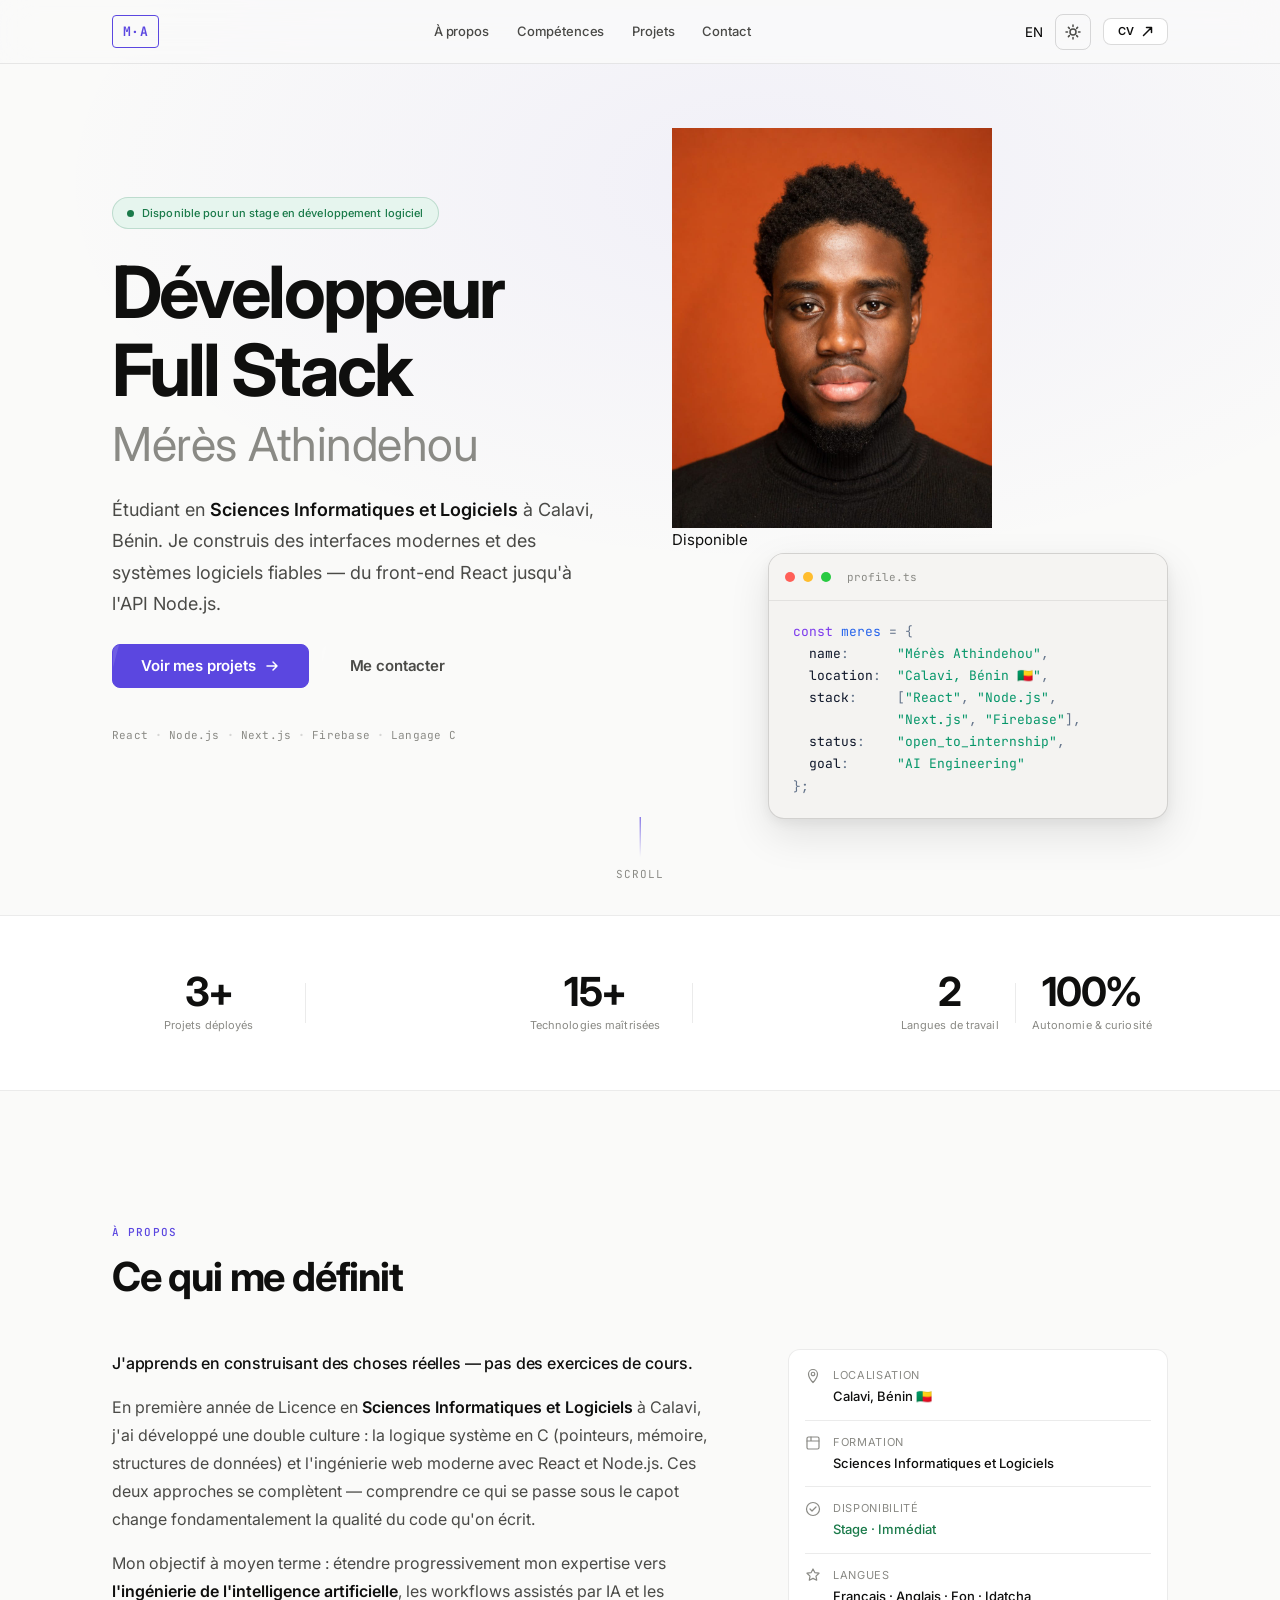
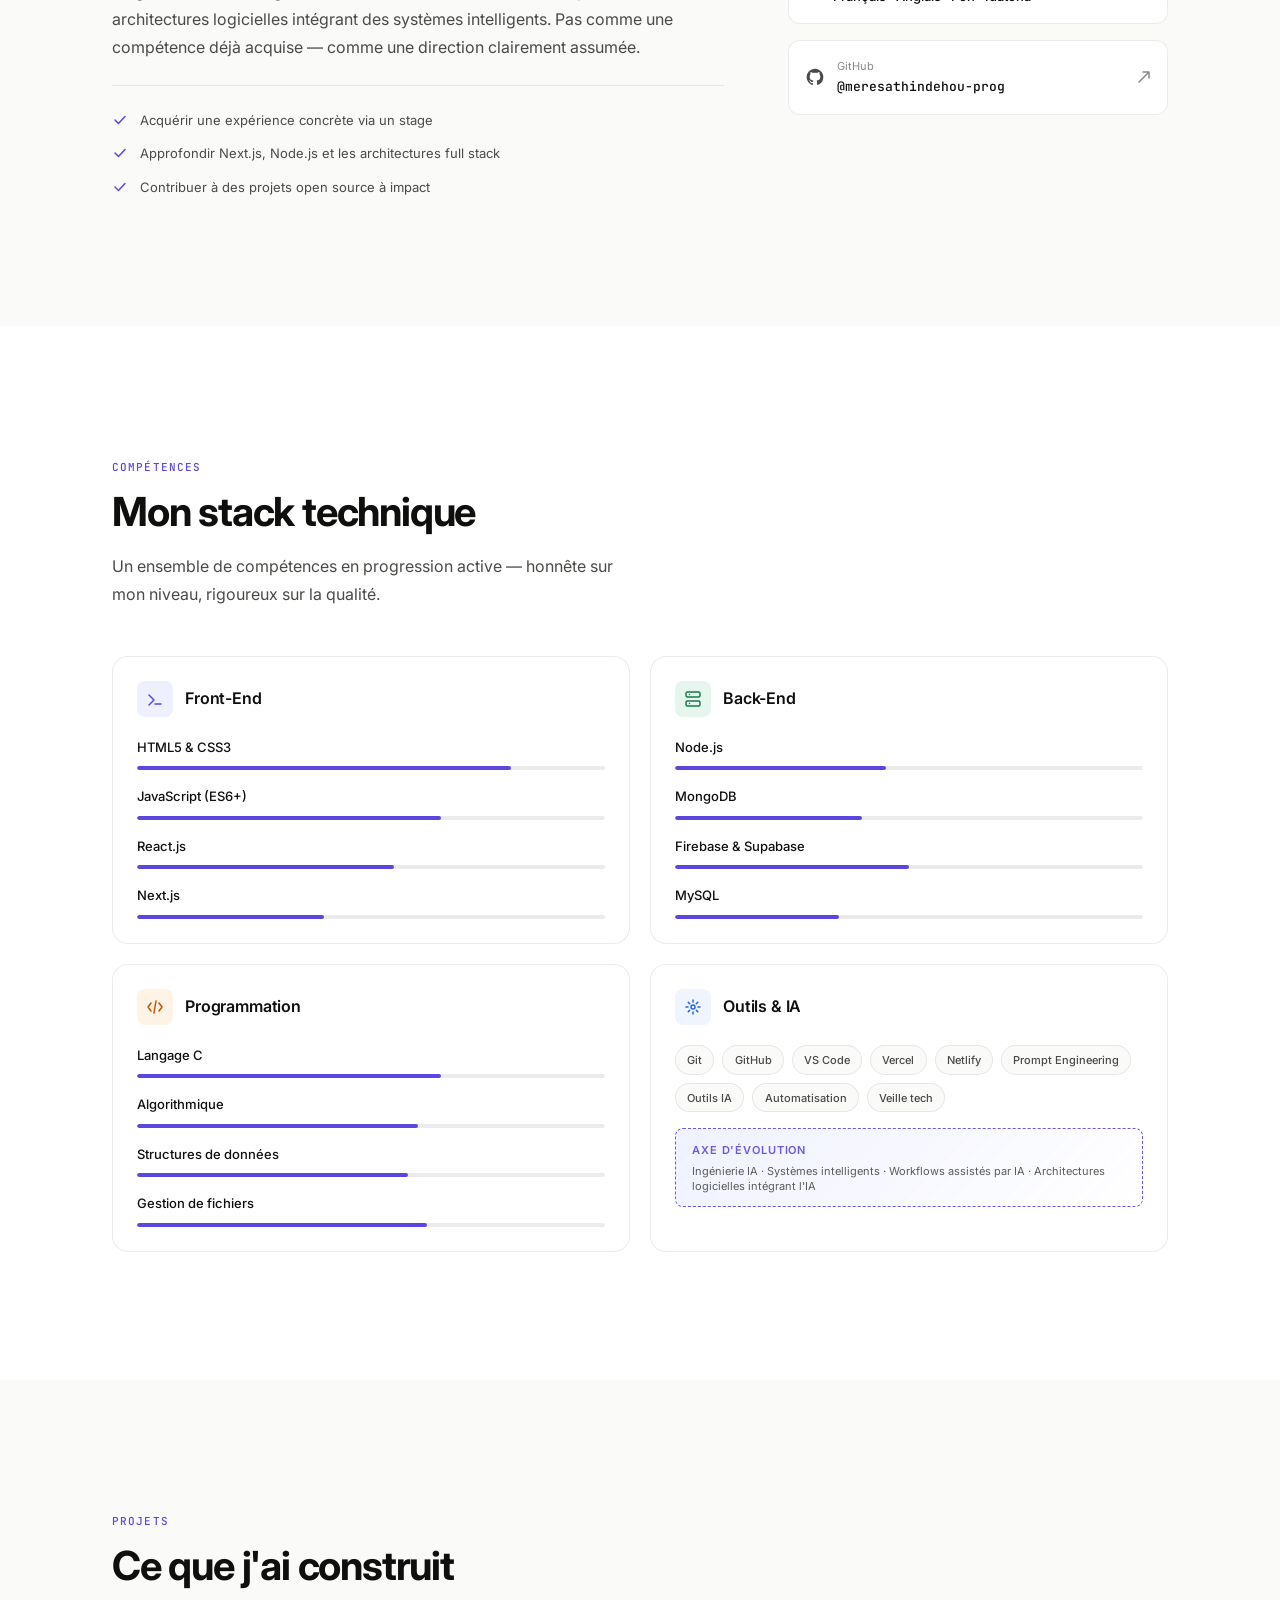
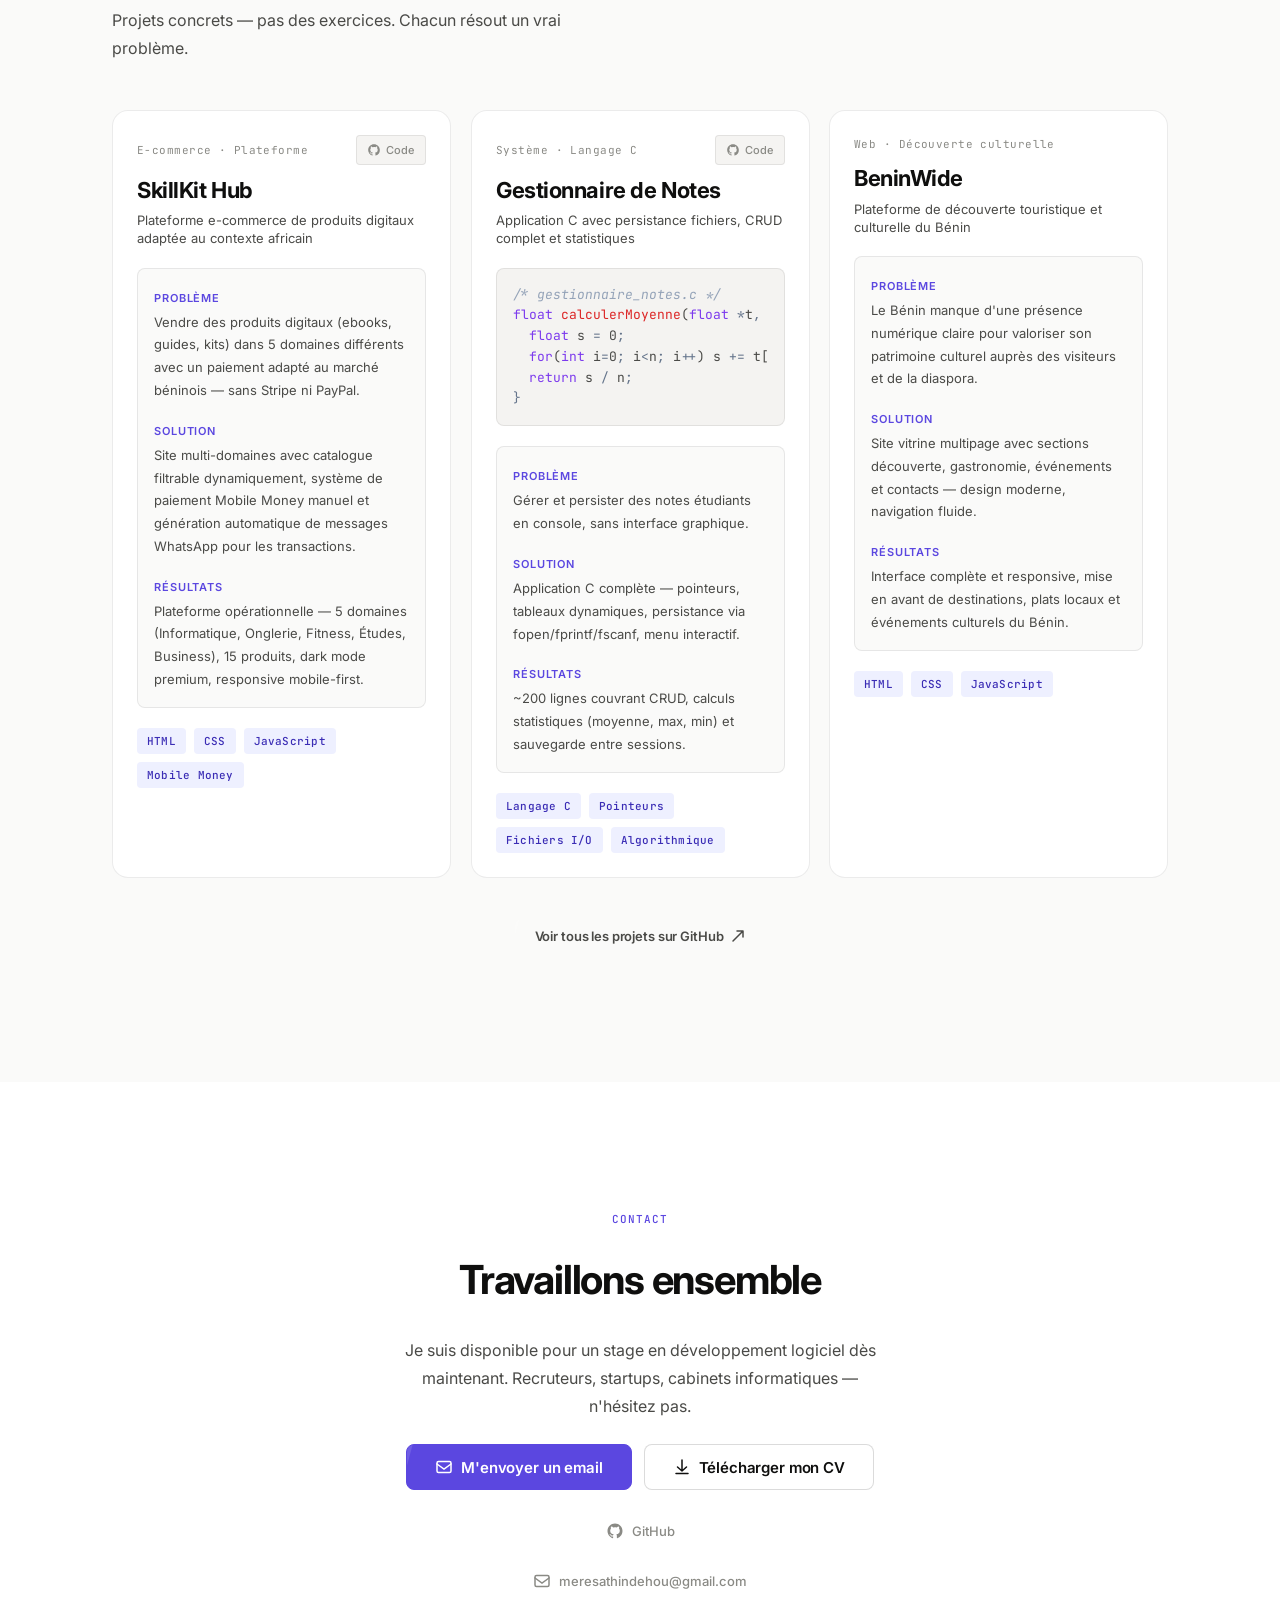
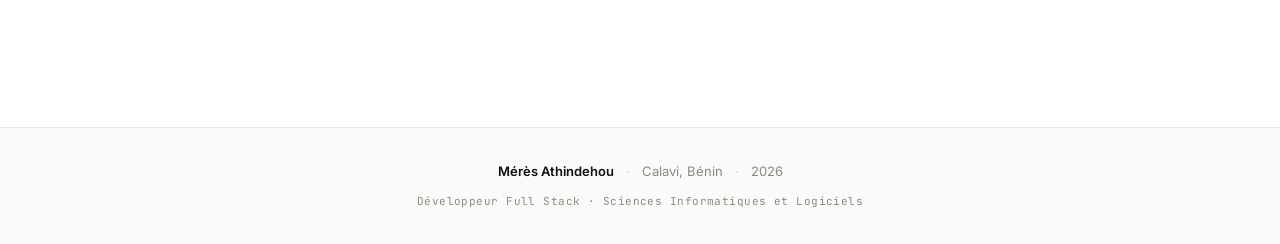
==== index.html @ 6d90743b "Update image source in hero visual section" ====
<!DOCTYPE html>
<html lang="fr" dir="ltr">
<head>
  <meta charset="UTF-8" />
  <meta name="viewport" content="width=device-width, initial-scale=1.0" />
  <meta name="theme-color" content="#0A0A0F" media="(prefers-color-scheme: dark)" />
  <meta name="theme-color" content="#FAFAF9" media="(prefers-color-scheme: light)" />

  <!-- Primary SEO -->
  <title>Mérès Athindehou — Développeur Full Stack | Sciences Informatiques et Logiciels</title>
  <meta name="description" content="Mérès Athindehou, développeur Full Stack (React, Node.js, Next.js, Firebase) étudiant en Sciences Informatiques et Logiciels à Calavi, Bénin. Disponible pour un stage en développement logiciel." />
  <meta name="keywords" content="Mérès Athindehou, développeur full stack, React, Node.js, Next.js, Firebase, Bénin, stage développement, Sciences Informatiques et Logiciels" />
  <meta name="author" content="Mérès Athindehou" />
  <meta name="robots" content="index, follow" />
  <link rel="canonical" href="https://meresathindehou-prog.github.io/M_portfolio/" />

  <!-- Open Graph -->
  <meta property="og:type" content="website" />
  <meta property="og:url" content="https://meresathindehou-prog.github.io/M_portfolio/" />
  <meta property="og:title" content="Mérès Athindehou — Développeur Full Stack" />
  <meta property="og:description" content="Développeur Full Stack. React · Node.js · Next.js · Firebase. Disponible pour un stage." />
  <meta property="og:image" content="https://meresathindehou-prog.github.io/M_portfolio/assets/og-image.jpg" />
  <meta property="og:locale" content="fr_FR" />
  <meta property="og:site_name" content="Portfolio Mérès Athindehou" />

  <!-- Twitter Cards -->
  <meta name="twitter:card" content="summary_large_image" />
  <meta name="twitter:title" content="Mérès Athindehou — Développeur Full Stack" />
  <meta name="twitter:description" content="Développeur Full Stack. React · Node.js · Next.js · Firebase. Disponible pour un stage." />
  <meta name="twitter:image" content="https://meresathindehou-prog.github.io/M_portfolio/assets/og-image.jpg" />

  <!-- Fonts -->
  <link rel="preconnect" href="https://fonts.googleapis.com" />
  <link rel="preconnect" href="https://fonts.gstatic.com" crossorigin />
  <link rel="stylesheet" href="https://fonts.googleapis.com/css2?family=Inter:wght@300;400;500;600;700&family=JetBrains+Mono:wght@400;500&display=swap" />

  <!-- CSS -->
  <link rel="stylesheet" href="tokens.css" />
  <link rel="stylesheet" href="base.css" />
  <link rel="stylesheet" href="components.css" />
  <link rel="stylesheet" href="sections.css" />
  <link rel="stylesheet" href="animations.css" />

  <!-- Structured Data -->
  <script type="application/ld+json">
  {
    "@context": "https://schema.org",
    "@type": "Person",
    "name": "Mérès Athindehou",
    "url": "https://meresathindehou-prog.github.io/M_portfolio/",
    "image": "https://meresathindehou-prog.github.io/M_portfolio/assets/photo-profil.jpg",
    "jobTitle": "Développeur Full Stack",
    "description": "Étudiant en Sciences Informatiques et Logiciels, développeur Full Stack passionné par les interfaces modernes et les systèmes intelligents.",
    "address": {
      "@type": "PostalAddress",
      "addressLocality": "Calavi",
      "addressCountry": "BJ"
    },
    "knowsAbout": ["HTML5","CSS3","JavaScript","React.js","Next.js","Node.js","MongoDB","Firebase","Supabase","MySQL","Langage C","Algorithmique","Git"],
    "sameAs": ["https://github.com/meresathindehou-prog"]
  }
  </script>
  <script type="application/ld+json">
  {
    "@context": "https://schema.org",
    "@type": "WebSite",
    "name": "Portfolio de Mérès Athindehou",
    "url": "https://meresathindehou-prog.github.io/M_portfolio/"
  }
  </script>

  <!-- Theme init (avoid flash) -->
  <script>
    (function(){
      var t = localStorage.getItem('ma-portfolio-theme');
      if(!t) t = window.matchMedia('(prefers-color-scheme: dark)').matches ? 'dark' : 'light';
      document.documentElement.setAttribute('data-theme', t);
      var l = localStorage.getItem('ma-portfolio-lang') || 'fr';
      document.documentElement.setAttribute('lang', l);
    })();
  </script>
</head>
<body>

  <!-- Skip Navigation -->
  <a href="#main" class="skip-link">Passer au contenu principal</a>

  <!-- ===== NAVIGATION ===== -->
  <header class="nav-header" role="banner">
    <nav class="nav-container" role="navigation" aria-label="Navigation principale">

      <a href="#hero" class="nav-logo" aria-label="Mérès Athindehou — Accueil">
        <span class="logo-mark" aria-hidden="true">M·A</span>
      </a>

      <ul class="nav-links" role="list">
        <li><a href="#about" class="nav-link" data-i18n="nav.about">À propos</a></li>
        <li><a href="#skills" class="nav-link" data-i18n="nav.skills">Compétences</a></li>
        <li><a href="#projects" class="nav-link" data-i18n="nav.projects">Projets</a></li>
        <li><a href="#contact" class="nav-link" data-i18n="nav.contact">Contact</a></li>
      </ul>

      <div class="nav-actions">
        <!-- Language Toggle -->
        <button class="lang-toggle" id="lang-toggle" aria-label="Switch to English" lang="en">EN</button>

        <!-- Theme Toggle -->
        <button class="theme-toggle" id="theme-toggle" aria-label="Passer en mode sombre">
          <svg class="icon-sun" width="16" height="16" viewBox="0 0 16 16" fill="none" aria-hidden="true">
            <circle cx="8" cy="8" r="3" stroke="currentColor" stroke-width="1.5"/>
            <path d="M8 1v1.5M8 13.5V15M1 8h1.5M13.5 8H15M3.4 3.4l1 1M11.6 11.6l1 1M12.6 3.4l-1 1M4.4 11.6l-1 1" stroke="currentColor" stroke-width="1.5" stroke-linecap="round"/>
          </svg>
          <svg class="icon-moon" width="16" height="16" viewBox="0 0 16 16" fill="none" aria-hidden="true">
            <path d="M13.5 10.5A6.5 6.5 0 015.5 2.5a6.5 6.5 0 108 8z" stroke="currentColor" stroke-width="1.5" stroke-linecap="round"/>
          </svg>
        </button>

        <!-- CV -->
        <a href="https://drive.google.com/file/d/1WCIS89Z1z8XqT_R7FtSM01HxGlNhKoc6/view?usp=sharing"
           class="btn btn-secondary btn-sm"
           target="_blank"
           rel="noopener noreferrer"
           data-i18n-aria="nav.cv.aria">
          <span data-i18n="nav.cv">CV</span>
          <svg width="11" height="11" viewBox="0 0 11 11" fill="none" aria-hidden="true">
            <path d="M1.5 9.5L9.5 1.5M9.5 1.5H4.5M9.5 1.5V6.5" stroke="currentColor" stroke-width="1.5" stroke-linecap="round" stroke-linejoin="round"/>
          </svg>
        </a>

        <!-- Mobile Menu Button -->
        <button class="mobile-menu-btn" id="mobile-menu-btn" aria-label="Menu" aria-expanded="false" aria-controls="mobile-menu">
          <span></span><span></span><span></span>
        </button>
      </div>
    </nav>

    <!-- Mobile Menu -->
    <div class="mobile-menu" id="mobile-menu" role="dialog" aria-modal="true" aria-label="Menu mobile" hidden>
      <ul role="list">
        <li><a href="#about" class="nav-link" data-i18n="nav.about">À propos</a></li>
        <li><a href="#skills" class="nav-link" data-i18n="nav.skills">Compétences</a></li>
        <li><a href="#projects" class="nav-link" data-i18n="nav.projects">Projets</a></li>
        <li><a href="#contact" class="nav-link" data-i18n="nav.contact">Contact</a></li>
        <li>
          <a href="https://drive.google.com/file/d/1WCIS89Z1z8XqT_R7FtSM01HxGlNhKoc6/view?usp=sharing"
             class="btn btn-primary btn-full" target="_blank" rel="noopener noreferrer">
            <span data-i18n="nav.cv">CV</span>
          </a>
        </li>
      </ul>
    </div>
  </header>

  <!-- ===== MAIN ===== -->
  <main id="main" tabindex="-1">

    <!-- ===== HERO ===== -->
    <section id="hero" class="section-hero" aria-label="Introduction">
      <div class="container">

        <div class="hero-content">
          <div class="hero-badge animate-fade-up">
            <span class="status-dot" aria-hidden="true"></span>
            <span data-i18n="hero.badge">Disponible pour un stage en développement logiciel</span>
          </div>

          <h1 class="hero-title animate-fade-up delay-1">
            <span data-i18n="hero.title">Développeur Web</span>
            <span class="hero-name">Mérès Athindehou</span>
          </h1>

          <p class="hero-subtitle animate-fade-up delay-2" data-i18n-html="hero.subtitle">
            Étudiant en <strong>Sciences Informatiques et Logiciels</strong> à Calavi, Bénin. Je construis des interfaces modernes et des systèmes logiciels fiables — du front-end React jusqu'à l'API Node.js.
          </p>

          <div class="hero-cta animate-fade-up delay-3">
            <a href="#projects" class="btn btn-primary btn-lg">
              <span data-i18n="hero.cta.projects">Voir mes projets</span>
              <svg width="16" height="16" viewBox="0 0 16 16" fill="none" aria-hidden="true">
                <path d="M3 8h10M9 4l4 4-4 4" stroke="currentColor" stroke-width="1.5" stroke-linecap="round" stroke-linejoin="round"/>
              </svg>
            </a>
            <a href="#contact" class="btn btn-ghost btn-lg" data-i18n="hero.cta.contact">Me contacter</a>
          </div>

          <div class="hero-stack animate-fade-up delay-4" aria-label="Technologies principales">
            <span class="stack-item">React</span>
            <span class="stack-dot" aria-hidden="true">·</span>
            <span class="stack-item">Node.js</span>
            <span class="stack-dot" aria-hidden="true">·</span>
            <span class="stack-item">Next.js</span>
            <span class="stack-dot" aria-hidden="true">·</span>
            <span class="stack-item">Firebase</span>
            <span class="stack-dot" aria-hidden="true">·</span>
            <span class="stack-item">Langage C</span>
          </div>
        </div>

        <!-- Hero Visual: Photo + Code -->
        <div class="hero-visual animate-fade-up delay-2" aria-hidden="true">
          <div class="hero-photo-wrap">
            <img
              src="WhatsApp Image 2026-04-27 at 23.39.06.jpeg"
              alt="Mérès Athindehou — Développeur Full Stack"
              class="hero-photo"
              width="320"
              height="320"
              loading="eager"
              decoding="async"
            />
            <div class="hero-photo-badge">
              <span class="status-dot"></span>
              <span class="hero-photo-badge-text" data-i18n="hero.badge.short">Disponible</span>
            </div>
          </div>

          <div class="code-window">
            <div class="code-window-header">
              <span class="dot dot-red"></span>
              <span class="dot dot-yellow"></span>
              <span class="dot dot-green"></span>
              <span class="code-filename">profile.ts</span>
            </div>
            <pre class="code-body"><code><span class="token-keyword">const</span> <span class="token-var">meres</span> <span class="token-op">=</span> <span class="token-punct">{</span>
  <span class="token-key">name</span><span class="token-op">:</span>      <span class="token-str">"Mérès Athindehou"</span><span class="token-punct">,</span>
  <span class="token-key">location</span><span class="token-op">:</span>  <span class="token-str">"Calavi, Bénin 🇧🇯"</span><span class="token-punct">,</span>
  <span class="token-key">stack</span><span class="token-op">:</span>     <span class="token-punct">[</span><span class="token-str">"React"</span><span class="token-punct">,</span> <span class="token-str">"Node.js"</span><span class="token-punct">,</span>
             <span class="token-str">"Next.js"</span><span class="token-punct">,</span> <span class="token-str">"Firebase"</span><span class="token-punct">]</span><span class="token-punct">,</span>
  <span class="token-key">status</span><span class="token-op">:</span>    <span class="token-str">"open_to_internship"</span><span class="token-punct">,</span>
  <span class="token-key">goal</span><span class="token-op">:</span>      <span class="token-str">"AI Engineering"</span>
<span class="token-punct">}</span><span class="token-op">;</span></code></pre>
          </div>
        </div>

      </div>

      <div class="scroll-indicator" aria-hidden="true">
        <div class="scroll-line"></div>
        <span>scroll</span>
      </div>
    </section>

    <!-- ===== STATS ===== -->
    <section class="section-stats" aria-label="Chiffres clés">
      <div class="container">
        <div class="stats-grid">
          <div class="stat-item animate-fade-up">
            <span class="stat-number">3+</span>
            <span class="stat-label" data-i18n="stats.projects">Projets déployés</span>
          </div>
          <div class="stat-divider" aria-hidden="true"></div>
          <div class="stat-item animate-fade-up delay-1">
            <span class="stat-number">15+</span>
            <span class="stat-label" data-i18n="stats.tech">Technologies maîtrisées</span>
          </div>
          <div class="stat-divider" aria-hidden="true"></div>
          <div class="stat-item animate-fade-up delay-2">
            <span class="stat-number">2</span>
            <span class="stat-label" data-i18n="stats.langs">Langues de travail</span>
          </div>
          <div class="stat-divider" aria-hidden="true"></div>
          <div class="stat-item animate-fade-up delay-3">
            <span class="stat-number">100%</span>
            <span class="stat-label" data-i18n="stats.autonomy">Autonomie &amp; curiosité</span>
          </div>
        </div>
      </div>
    </section>

    <!-- ===== ABOUT ===== -->
    <section id="about" class="section-about" aria-labelledby="about-title">
      <div class="container">
        <div class="section-header animate-fade-up">
          <span class="section-label" data-i18n="about.label">À propos</span>
          <h2 id="about-title" class="section-title" data-i18n="about.title">Ce qui me définit</h2>
        </div>

        <div class="about-grid">
          <div class="about-text animate-fade-up delay-1">
            <p class="about-lead" data-i18n="about.lead">J'apprends en construisant des choses réelles — pas des exercices de cours.</p>
            <p data-i18n-html="about.p1">En première année de Licence en <strong>Sciences Informatiques et Logiciels</strong> à Calavi, j'ai développé une double culture : la logique système en C (pointeurs, mémoire, structures de données) et l'ingénierie web moderne avec React et Node.js.</p>
            <p data-i18n-html="about.p2">Mon objectif à moyen terme : étendre progressivement mon expertise vers <strong>l'ingénierie de l'intelligence artificielle</strong>, les workflows assistés par IA et les architectures logicielles intégrant des systèmes intelligents. Pas comme une compétence déjà acquise — comme une direction clairement assumée.</p>

            <div class="about-goals">
              <div class="goal-item">
                <svg width="16" height="16" viewBox="0 0 16 16" fill="none" aria-hidden="true">
                  <path d="M3 8l3.5 3.5 6.5-7" stroke="var(--color-accent)" stroke-width="1.5" stroke-linecap="round" stroke-linejoin="round"/>
                </svg>
                <span data-i18n="about.goal1">Acquérir une expérience concrète via un stage</span>
              </div>
              <div class="goal-item">
                <svg width="16" height="16" viewBox="0 0 16 16" fill="none" aria-hidden="true">
                  <path d="M3 8l3.5 3.5 6.5-7" stroke="var(--color-accent)" stroke-width="1.5" stroke-linecap="round" stroke-linejoin="round"/>
                </svg>
                <span data-i18n="about.goal2">Approfondir Next.js, Node.js et les architectures full stack</span>
              </div>
              <div class="goal-item">
                <svg width="16" height="16" viewBox="0 0 16 16" fill="none" aria-hidden="true">
                  <path d="M3 8l3.5 3.5 6.5-7" stroke="var(--color-accent)" stroke-width="1.5" stroke-linecap="round" stroke-linejoin="round"/>
                </svg>
                <span data-i18n="about.goal3">Contribuer à des projets open source à impact</span>
              </div>
            </div>
          </div>

          <div class="about-sidebar animate-fade-up delay-2">
            <div class="info-card">
              <div class="info-row">
                <svg width="16" height="16" viewBox="0 0 16 16" fill="none" aria-hidden="true">
                  <path d="M8 1.5C5.51 1.5 3.5 3.51 3.5 6c0 3.75 4.5 8.5 4.5 8.5S12.5 9.75 12.5 6c0-2.49-2.01-4.5-4.5-4.5zM8 7.75a1.75 1.75 0 110-3.5 1.75 1.75 0 010 3.5z" stroke="currentColor" stroke-width="1.2"/>
                </svg>
                <div>
                  <span class="info-label" data-i18n="about.location.label">Localisation</span>
                  <span class="info-value" data-i18n="about.location">Calavi, Bénin 🇧🇯</span>
                </div>
              </div>
              <div class="info-row">
                <svg width="16" height="16" viewBox="0 0 16 16" fill="none" aria-hidden="true">
                  <rect x="2" y="2" width="12" height="12" rx="1.5" stroke="currentColor" stroke-width="1.2"/>
                  <path d="M2 6h12M6 2v4" stroke="currentColor" stroke-width="1.2" stroke-linecap="round"/>
                </svg>
                <div>
                  <span class="info-label" data-i18n="about.formation.label">Formation</span>
                  <span class="info-value" data-i18n="about.formation.value">Sciences Informatiques et Logiciels</span>
                </div>
              </div>
              <div class="info-row">
                <svg width="16" height="16" viewBox="0 0 16 16" fill="none" aria-hidden="true">
                  <circle cx="8" cy="8" r="6.5" stroke="currentColor" stroke-width="1.2"/>
                  <path d="M5 8l2 2 4-4" stroke="currentColor" stroke-width="1.2" stroke-linecap="round" stroke-linejoin="round"/>
                </svg>
                <div>
                  <span class="info-label" data-i18n="about.availability.label">Disponibilité</span>
                  <span class="info-value info-available" data-i18n="about.availability.value">Stage · Immédiat</span>
                </div>
              </div>
              <div class="info-row">
                <svg width="16" height="16" viewBox="0 0 16 16" fill="none" aria-hidden="true">
                  <path d="M8 1l1.8 3.6L14 5.2l-3 2.9.7 4.1L8 10.4l-3.7 1.8.7-4.1-3-2.9 4.2-.6z" stroke="currentColor" stroke-width="1.2" stroke-linejoin="round"/>
                </svg>
                <div>
                  <span class="info-label" data-i18n="about.langs.label">Langues</span>
                  <span class="info-value" data-i18n="about.langs.value">Français · Anglais · Fon · Idatcha</span>
                </div>
              </div>
            </div>

            <a href="https://github.com/meresathindehou-prog"
               class="github-card"
               target="_blank"
               rel="noopener noreferrer"
               aria-label="Profil GitHub de Mérès Athindehou (nouvelle fenêtre)">
              <svg width="20" height="20" viewBox="0 0 24 24" fill="currentColor" aria-hidden="true">
                <path d="M12 2C6.477 2 2 6.484 2 12.017c0 4.425 2.865 8.18 6.839 9.504.5.092.682-.217.682-.483 0-.237-.008-.868-.013-1.703-2.782.605-3.369-1.343-3.369-1.343-.454-1.158-1.11-1.466-1.11-1.466-.908-.62.069-.608.069-.608 1.003.07 1.531 1.032 1.531 1.032.892 1.53 2.341 1.088 2.91.832.092-.647.35-1.088.636-1.338-2.22-.253-4.555-1.113-4.555-4.951 0-1.093.39-1.988 1.029-2.688-.103-.253-.446-1.272.098-2.65 0 0 .84-.27 2.75 1.026A9.564 9.564 0 0112 6.844c.85.004 1.705.115 2.504.337 1.909-1.296 2.747-1.027 2.747-1.027.546 1.379.202 2.398.1 2.651.64.7 1.028 1.595 1.028 2.688 0 3.848-2.339 4.695-4.566 4.943.359.309.678.92.678 1.855 0 1.338-.012 2.419-.012 2.747 0 .268.18.58.688.482A10.019 10.019 0 0022 12.017C22 6.484 17.522 2 12 2z"/>
              </svg>
              <div>
                <span class="github-label">GitHub</span>
                <span class="github-handle">@meresathindehou-prog</span>
              </div>
              <svg width="14" height="14" viewBox="0 0 14 14" fill="none" aria-hidden="true">
                <path d="M2 12L12 2M12 2H6M12 2V8" stroke="currentColor" stroke-width="1.5" stroke-linecap="round" stroke-linejoin="round"/>
              </svg>
            </a>
          </div>
        </div>
      </div>
    </section>

    <!-- ===== SKILLS ===== -->
    <section id="skills" class="section-skills" aria-labelledby="skills-title">
      <div class="container">
        <div class="section-header animate-fade-up">
          <span class="section-label" data-i18n="skills.label">Compétences</span>
          <h2 id="skills-title" class="section-title" data-i18n="skills.title">Mon stack technique</h2>
          <p class="section-description" data-i18n="skills.description">Un ensemble de compétences en progression active — honnête sur mon niveau, rigoureux sur la qualité.</p>
        </div>

        <div class="skills-grid">

          <!-- Front-End -->
          <div class="skill-category animate-fade-up delay-1">
            <div class="skill-category-header">
              <div class="skill-icon skill-icon-frontend" aria-hidden="true">
                <svg width="18" height="18" viewBox="0 0 18 18" fill="none">
                  <path d="M3 5l5 5-5 5M9 14h6" stroke="currentColor" stroke-width="1.5" stroke-linecap="round" stroke-linejoin="round"/>
                </svg>
              </div>
              <h3 class="skill-category-title" data-i18n="skills.frontend">Front-End</h3>
            </div>
            <ul class="skill-list" role="list">
              <li class="skill-item">
                <span class="skill-name">HTML5 &amp; CSS3</span>
                <div class="skill-bar" role="progressbar" aria-valuenow="80" aria-valuemin="0" aria-valuemax="100" aria-label="HTML5 et CSS3 : 80%">
                  <div class="skill-bar-fill" style="--skill-level:80%"></div>
                </div>
              </li>
              <li class="skill-item">
                <span class="skill-name">JavaScript (ES6+)</span>
                <div class="skill-bar" role="progressbar" aria-valuenow="65" aria-valuemin="0" aria-valuemax="100" aria-label="JavaScript : 65%">
                  <div class="skill-bar-fill" style="--skill-level:65%"></div>
                </div>
              </li>
              <li class="skill-item">
                <span class="skill-name">React.js</span>
                <div class="skill-bar" role="progressbar" aria-valuenow="55" aria-valuemin="0" aria-valuemax="100" aria-label="React.js : 55%">
                  <div class="skill-bar-fill" style="--skill-level:55%"></div>
                </div>
              </li>
              <li class="skill-item">
                <span class="skill-name">Next.js</span>
                <div class="skill-bar" role="progressbar" aria-valuenow="40" aria-valuemin="0" aria-valuemax="100" aria-label="Next.js : 40%">
                  <div class="skill-bar-fill" style="--skill-level:40%"></div>
                </div>
              </li>
            </ul>
          </div>

          <!-- Back-End -->
          <div class="skill-category animate-fade-up delay-2">
            <div class="skill-category-header">
              <div class="skill-icon skill-icon-backend" aria-hidden="true">
                <svg width="18" height="18" viewBox="0 0 18 18" fill="none">
                  <rect x="2" y="2" width="14" height="5" rx="1.5" stroke="currentColor" stroke-width="1.5"/>
                  <rect x="2" y="11" width="14" height="5" rx="1.5" stroke="currentColor" stroke-width="1.5"/>
                  <circle cx="5.5" cy="4.5" r="0.75" fill="currentColor"/>
                  <circle cx="5.5" cy="13.5" r="0.75" fill="currentColor"/>
                </svg>
              </div>
              <h3 class="skill-category-title" data-i18n="skills.backend">Back-End</h3>
            </div>
            <ul class="skill-list" role="list">
              <li class="skill-item">
                <span class="skill-name">Node.js</span>
                <div class="skill-bar" role="progressbar" aria-valuenow="45" aria-valuemin="0" aria-valuemax="100" aria-label="Node.js : 45%">
                  <div class="skill-bar-fill" style="--skill-level:45%"></div>
                </div>
              </li>
              <li class="skill-item">
                <span class="skill-name">MongoDB</span>
                <div class="skill-bar" role="progressbar" aria-valuenow="40" aria-valuemin="0" aria-valuemax="100" aria-label="MongoDB : 40%">
                  <div class="skill-bar-fill" style="--skill-level:40%"></div>
                </div>
              </li>
              <li class="skill-item">
                <span class="skill-name">Firebase &amp; Supabase</span>
                <div class="skill-bar" role="progressbar" aria-valuenow="50" aria-valuemin="0" aria-valuemax="100" aria-label="Firebase et Supabase : 50%">
                  <div class="skill-bar-fill" style="--skill-level:50%"></div>
                </div>
              </li>
              <li class="skill-item">
                <span class="skill-name">MySQL</span>
                <div class="skill-bar" role="progressbar" aria-valuenow="35" aria-valuemin="0" aria-valuemax="100" aria-label="MySQL : 35%">
                  <div class="skill-bar-fill" style="--skill-level:35%"></div>
                </div>
              </li>
            </ul>
          </div>

          <!-- Programmation -->
          <div class="skill-category animate-fade-up delay-3">
            <div class="skill-category-header">
              <div class="skill-icon skill-icon-system" aria-hidden="true">
                <svg width="18" height="18" viewBox="0 0 18 18" fill="none">
                  <path d="M5 5l-3 4 3 4M13 5l3 4-3 4M10 3l-2 12" stroke="currentColor" stroke-width="1.5" stroke-linecap="round" stroke-linejoin="round"/>
                </svg>
              </div>
              <h3 class="skill-category-title" data-i18n="skills.programming">Programmation</h3>
            </div>
            <ul class="skill-list" role="list">
              <li class="skill-item">
                <span class="skill-name">Langage C</span>
                <div class="skill-bar" role="progressbar" aria-valuenow="65" aria-valuemin="0" aria-valuemax="100" aria-label="Langage C : 65%">
                  <div class="skill-bar-fill" style="--skill-level:65%"></div>
                </div>
              </li>
              <li class="skill-item">
                <span class="skill-name">Algorithmique</span>
                <div class="skill-bar" role="progressbar" aria-valuenow="60" aria-valuemin="0" aria-valuemax="100" aria-label="Algorithmique : 60%">
                  <div class="skill-bar-fill" style="--skill-level:60%"></div>
                </div>
              </li>
              <li class="skill-item">
                <span class="skill-name">Structures de données</span>
                <div class="skill-bar" role="progressbar" aria-valuenow="58" aria-valuemin="0" aria-valuemax="100" aria-label="Structures de données : 58%">
                  <div class="skill-bar-fill" style="--skill-level:58%"></div>
                </div>
              </li>
              <li class="skill-item">
                <span class="skill-name">Gestion de fichiers</span>
                <div class="skill-bar" role="progressbar" aria-valuenow="62" aria-valuemin="0" aria-valuemax="100" aria-label="Gestion de fichiers : 62%">
                  <div class="skill-bar-fill" style="--skill-level:62%"></div>
                </div>
              </li>
            </ul>
          </div>

          <!-- Outils & IA -->
          <div class="skill-category animate-fade-up delay-4">
            <div class="skill-category-header">
              <div class="skill-icon skill-icon-tools" aria-hidden="true">
                <svg width="18" height="18" viewBox="0 0 18 18" fill="none">
                  <circle cx="9" cy="9" r="2" stroke="currentColor" stroke-width="1.5"/>
                  <path d="M9 2v2M9 14v2M2 9h2M14 9h2M4.22 4.22l1.42 1.42M12.36 12.36l1.42 1.42M4.22 13.78l1.42-1.42M12.36 5.64l1.42-1.42" stroke="currentColor" stroke-width="1.5" stroke-linecap="round"/>
                </svg>
              </div>
              <h3 class="skill-category-title" data-i18n="skills.tools">Outils &amp; IA</h3>
            </div>
            <div class="tool-tags">
              <span class="tool-tag">Git</span>
              <span class="tool-tag">GitHub</span>
              <span class="tool-tag">VS Code</span>
              <span class="tool-tag">Vercel</span>
              <span class="tool-tag">Netlify</span>
              <span class="tool-tag">Prompt Engineering</span>
              <span class="tool-tag">Outils IA</span>
              <span class="tool-tag">Automatisation</span>
              <span class="tool-tag">Veille tech</span>
            </div>
            <div class="ai-horizon">
              <span class="horizon-label" data-i18n="skills.horizon.label">Axe d'évolution</span>
              <p class="horizon-text" data-i18n="skills.horizon.text">Ingénierie IA · Systèmes intelligents · Workflows assistés par IA · Architectures logicielles intégrant l'IA</p>
            </div>
          </div>

        </div>
      </div>
    </section>

    <!-- ===== PROJECTS ===== -->
    <section id="projects" class="section-projects" aria-labelledby="projects-title">
      <div class="container">
        <div class="section-header animate-fade-up">
          <span class="section-label" data-i18n="projects.label">Projets</span>
          <h2 id="projects-title" class="section-title" data-i18n="projects.title">Ce que j'ai construit</h2>
          <p class="section-description" data-i18n="projects.description">Projets concrets — pas des exercices. Chacun résout un vrai problème.</p>
        </div>

        <div class="projects-grid">

          <!-- Project 1 — SkillKit Hub -->
          <article class="project-card animate-fade-up delay-1" aria-labelledby="proj-skillkit-title">
            <div class="project-card-inner">
              <div class="project-header">
                <div class="project-meta">
                  <span class="project-type" data-i18n="proj1.type">E-commerce · Plateforme</span>
                  <div class="project-links">
                    <a href="https://zihcwuqy.mychariow.shop" class="project-link" target="_blank" rel="noopener noreferrer" aria-label="Code GitHub de SkillKit Hub (nouvelle fenêtre)">
                      <svg width="14" height="14" viewBox="0 0 24 24" fill="currentColor" aria-hidden="true"><path d="M12 2C6.477 2 2 6.484 2 12.017c0 4.425 2.865 8.18 6.839 9.504.5.092.682-.217.682-.483 0-.237-.008-.868-.013-1.703-2.782.605-3.369-1.343-3.369-1.343-.454-1.158-1.11-1.466-1.11-1.466-.908-.62.069-.608.069-.608 1.003.07 1.531 1.032 1.531 1.032.892 1.53 2.341 1.088 2.91.832.092-.647.35-1.088.636-1.338-2.22-.253-4.555-1.113-4.555-4.951 0-1.093.39-1.988 1.029-2.688-.103-.253-.446-1.272.098-2.65 0 0 .84-.27 2.75 1.026A9.564 9.564 0 0112 6.844c.85.004 1.705.115 2.504.337 1.909-1.296 2.747-1.027 2.747-1.027.546 1.379.202 2.398.1 2.651.64.7 1.028 1.595 1.028 2.688 0 3.848-2.339 4.695-4.566 4.943.359.309.678.92.678 1.855 0 1.338-.012 2.419-.012 2.747 0 .268.18.58.688.482A10.019 10.019 0 0022 12.017C22 6.484 17.522 2 12 2z"/></svg>
                      <span data-i18n="projects.code">Code</span>
                    </a>
                  </div>
                </div>
                <h3 id="proj-skillkit-title" class="project-title" data-i18n="proj1.title">SkillKit Hub</h3>
                <p class="project-tagline" data-i18n="proj1.tagline">Plateforme e-commerce de produits digitaux adaptée au contexte africain</p>
              </div>

              <div class="project-case-study">
                <div class="case-item">
                  <span class="case-label" data-i18n="projects.problem">Problème</span>
                  <p class="case-text" data-i18n="proj1.problem">Vendre des produits digitaux (ebooks, guides, kits) dans 5 domaines différents avec un paiement adapté au marché béninois — sans Stripe ni PayPal.</p>
                </div>
                <div class="case-item">
                  <span class="case-label" data-i18n="projects.solution">Solution</span>
                  <p class="case-text" data-i18n="proj1.solution">Site multi-domaines avec catalogue filtrable dynamiquement, système de paiement Mobile Money manuel et génération automatique de messages WhatsApp pour les transactions.</p>
                </div>
                <div class="case-item">
                  <span class="case-label" data-i18n="projects.results">Résultats</span>
                  <p class="case-text" data-i18n="proj1.results">Plateforme opérationnelle — 5 domaines (Informatique, Onglerie, Fitness, Études, Business), 15 produits, dark mode premium, responsive mobile-first.</p>
                </div>
              </div>

              <div class="project-tech">
                <span class="tech-badge">HTML</span>
                <span class="tech-badge">CSS</span>
                <span class="tech-badge">JavaScript</span>
                <span class="tech-badge">Mobile Money</span>
              </div>
            </div>
          </article>

          <!-- Project 2 — Gestionnaire de Notes -->
          <article class="project-card animate-fade-up delay-2" aria-labelledby="proj-notes-title">
            <div class="project-card-inner">
              <div class="project-header">
                <div class="project-meta">
                  <span class="project-type" data-i18n="proj2.type">Système · Langage C</span>
                  <div class="project-links">
                    <a href="https://github.com/meresathindehou-prog/M_gest.notes-C" class="project-link" target="_blank" rel="noopener noreferrer" aria-label="Code GitHub du Gestionnaire de Notes (nouvelle fenêtre)">
                      <svg width="14" height="14" viewBox="0 0 24 24" fill="currentColor" aria-hidden="true"><path d="M12 2C6.477 2 2 6.484 2 12.017c0 4.425 2.865 8.18 6.839 9.504.5.092.682-.217.682-.483 0-.237-.008-.868-.013-1.703-2.782.605-3.369-1.343-3.369-1.343-.454-1.158-1.11-1.466-1.11-1.466-.908-.62.069-.608.069-.608 1.003.07 1.531 1.032 1.531 1.032.892 1.53 2.341 1.088 2.91.832.092-.647.35-1.088.636-1.338-2.22-.253-4.555-1.113-4.555-4.951 0-1.093.39-1.988 1.029-2.688-.103-.253-.446-1.272.098-2.65 0 0 .84-.27 2.75 1.026A9.564 9.564 0 0112 6.844c.85.004 1.705.115 2.504.337 1.909-1.296 2.747-1.027 2.747-1.027.546 1.379.202 2.398.1 2.651.64.7 1.028 1.595 1.028 2.688 0 3.848-2.339 4.695-4.566 4.943.359.309.678.92.678 1.855 0 1.338-.012 2.419-.012 2.747 0 .268.18.58.688.482A10.019 10.019 0 0022 12.017C22 6.484 17.522 2 12 2z"/></svg>
                      <span data-i18n="projects.code">Code</span>
                    </a>
                  </div>
                </div>
                <h3 id="proj-notes-title" class="project-title" data-i18n="proj2.title">Gestionnaire de Notes</h3>
                <p class="project-tagline" data-i18n="proj2.tagline">Application C avec persistance fichiers, CRUD complet et statistiques</p>
              </div>

              <div class="project-code-preview" aria-hidden="true">
                <pre><code><span class="token-comment">/* gestionnaire_notes.c */</span>
<span class="token-keyword">float</span> <span class="token-fn">calculerMoyenne</span>(<span class="token-keyword">float</span> <span class="token-op">*</span>t<span class="token-punct">,</span> <span class="token-keyword">int</span> n) <span class="token-punct">{</span>
  <span class="token-keyword">float</span> s <span class="token-op">=</span> 0<span class="token-punct">;</span>
  <span class="token-keyword">for</span>(<span class="token-keyword">int</span> i<span class="token-op">=</span>0<span class="token-punct">;</span> i<span class="token-op">&lt;</span>n<span class="token-punct">;</span> i<span class="token-op">++</span>) s <span class="token-op">+=</span> t[i]<span class="token-punct">;</span>
  <span class="token-keyword">return</span> s <span class="token-op">/</span> n<span class="token-punct">;</span>
<span class="token-punct">}</span></code></pre>
              </div>

              <div class="project-case-study">
                <div class="case-item">
                  <span class="case-label" data-i18n="projects.problem">Problème</span>
                  <p class="case-text" data-i18n="proj2.problem">Gérer et persister des notes étudiants en console, sans interface graphique.</p>
                </div>
                <div class="case-item">
                  <span class="case-label" data-i18n="projects.solution">Solution</span>
                  <p class="case-text" data-i18n="proj2.solution">Application C complète — pointeurs, tableaux dynamiques, persistance via fopen/fprintf/fscanf, menu interactif.</p>
                </div>
                <div class="case-item">
                  <span class="case-label" data-i18n="projects.results">Résultats</span>
                  <p class="case-text" data-i18n="proj2.results">~200 lignes couvrant CRUD, calculs statistiques (moyenne, max, min) et sauvegarde entre sessions.</p>
                </div>
              </div>

              <div class="project-tech">
                <span class="tech-badge">Langage C</span>
                <span class="tech-badge">Pointeurs</span>
                <span class="tech-badge">Fichiers I/O</span>
                <span class="tech-badge">Algorithmique</span>
              </div>
            </div>
          </article>

          <!-- Project 3 — BeninWide -->
          <article class="project-card animate-fade-up delay-3" aria-labelledby="proj-benin-title">
            <div class="project-card-inner">
              <div class="project-header">
                <div class="project-meta">
                  <span class="project-type" data-i18n="proj3.type">Web · Découverte culturelle</span>
                </div>
                <h3 id="proj-benin-title" class="project-title" data-i18n="proj3.title">BeninWide</h3>
                <p class="project-tagline" data-i18n="proj3.tagline">Plateforme de découverte touristique et culturelle du Bénin</p>
              </div>

              <div class="project-case-study">
                <div class="case-item">
                  <span class="case-label" data-i18n="projects.problem">Problème</span>
                  <p class="case-text" data-i18n="proj3.problem">Le Bénin manque d'une présence numérique claire pour valoriser son patrimoine culturel auprès des visiteurs et de la diaspora.</p>
                </div>
                <div class="case-item">
                  <span class="case-label" data-i18n="projects.solution">Solution</span>
                  <p class="case-text" data-i18n="proj3.solution">Site vitrine multipage avec sections découverte, gastronomie, événements et contacts — design moderne, navigation fluide.</p>
                </div>
                <div class="case-item">
                  <span class="case-label" data-i18n="projects.results">Résultats</span>
                  <p class="case-text" data-i18n="proj3.results">Interface complète et responsive, mise en avant de destinations, plats locaux et événements culturels du Bénin.</p>
                </div>
              </div>

              <div class="project-tech">
                <span class="tech-badge">HTML</span>
                <span class="tech-badge">CSS</span>
                <span class="tech-badge">JavaScript</span>
              </div>
            </div>
          </article>

        </div>

        <div class="projects-footer animate-fade-up">
          <a href="https://github.com/meresathindehou-prog" class="btn btn-ghost" target="_blank" rel="noopener noreferrer">
            <span data-i18n="projects.github.all">Voir tous les projets sur GitHub</span>
            <svg width="14" height="14" viewBox="0 0 14 14" fill="none" aria-hidden="true">
              <path d="M2 12L12 2M12 2H6M12 2V8" stroke="currentColor" stroke-width="1.5" stroke-linecap="round" stroke-linejoin="round"/>
            </svg>
          </a>
        </div>
      </div>
    </section>

    <!-- ===== CONTACT ===== -->
    <section id="contact" class="section-contact" aria-labelledby="contact-title">
      <div class="container">
        <div class="contact-inner animate-fade-up">
          <span class="section-label" data-i18n="contact.label">Contact</span>
          <h2 id="contact-title" class="section-title" data-i18n="contact.title">Travaillons ensemble</h2>
          <p class="contact-subtitle" data-i18n="contact.subtitle">Je suis disponible pour un stage en développement logiciel dès maintenant. Recruteurs, startups, cabinets informatiques — n'hésitez pas.</p>

          <div class="contact-cta">
            <a href="mailto:meresathindehou@gmail.com" class="btn btn-primary btn-lg">
              <svg width="18" height="18" viewBox="0 0 18 18" fill="none" aria-hidden="true">
                <rect x="2" y="3.5" width="14" height="11" rx="1.5" stroke="currentColor" stroke-width="1.5"/>
                <path d="M2 6l7 5 7-5" stroke="currentColor" stroke-width="1.5" stroke-linecap="round"/>
              </svg>
              <span data-i18n="contact.email">M'envoyer un email</span>
            </a>
            <a href="https://drive.google.com/file/d/1WCIS89Z1z8XqT_R7FtSM01HxGlNhKoc6/view?usp=sharing" class="btn btn-secondary btn-lg" target="_blank" rel="noopener noreferrer">
              <svg width="18" height="18" viewBox="0 0 18 18" fill="none" aria-hidden="true">
                <path d="M9 2v11M4.5 9l4.5 4 4.5-4" stroke="currentColor" stroke-width="1.5" stroke-linecap="round" stroke-linejoin="round"/>
                <path d="M3 15.5h12" stroke="currentColor" stroke-width="1.5" stroke-linecap="round"/>
              </svg>
              <span data-i18n="contact.cv">Télécharger mon CV</span>
            </a>
          </div>

          <div class="contact-links">
            <a href="https://github.com/meresathindehou-prog" class="contact-link" target="_blank" rel="noopener noreferrer" aria-label="GitHub (nouvelle fenêtre)">
              <svg width="18" height="18" viewBox="0 0 24 24" fill="currentColor" aria-hidden="true"><path d="M12 2C6.477 2 2 6.484 2 12.017c0 4.425 2.865 8.18 6.839 9.504.5.092.682-.217.682-.483 0-.237-.008-.868-.013-1.703-2.782.605-3.369-1.343-3.369-1.343-.454-1.158-1.11-1.466-1.11-1.466-.908-.62.069-.608.069-.608 1.003.07 1.531 1.032 1.531 1.032.892 1.53 2.341 1.088 2.91.832.092-.647.35-1.088.636-1.338-2.22-.253-4.555-1.113-4.555-4.951 0-1.093.39-1.988 1.029-2.688-.103-.253-.446-1.272.098-2.65 0 0 .84-.27 2.75 1.026A9.564 9.564 0 0112 6.844c.85.004 1.705.115 2.504.337 1.909-1.296 2.747-1.027 2.747-1.027.546 1.379.202 2.398.1 2.651.64.7 1.028 1.595 1.028 2.688 0 3.848-2.339 4.695-4.566 4.943.359.309.678.92.678 1.855 0 1.338-.012 2.419-.012 2.747 0 .268.18.58.688.482A10.019 10.019 0 0022 12.017C22 6.484 17.522 2 12 2z"/></svg>
              GitHub
            </a>
            <a href="mailto:meresathindehou@gmail.com" class="contact-link" aria-label="Email">
              <svg width="18" height="18" viewBox="0 0 18 18" fill="none" aria-hidden="true">
                <rect x="2" y="3.5" width="14" height="11" rx="1.5" stroke="currentColor" stroke-width="1.5"/>
                <path d="M2 6l7 5 7-5" stroke="currentColor" stroke-width="1.5" stroke-linecap="round"/>
              </svg>
              meresathindehou@gmail.com
            </a>
          </div>
        </div>
      </div>
    </section>

  </main>

  <!-- ===== FOOTER ===== -->
  <footer class="footer" role="contentinfo">
    <div class="container">
      <div class="footer-inner">
        <span class="footer-name">Mérès Athindehou</span>
        <span class="footer-sep" aria-hidden="true">·</span>
        <span class="footer-location">Calavi, Bénin</span>
        <span class="footer-sep" aria-hidden="true">·</span>
        <span class="footer-year" id="footer-year"></span>
      </div>
      <p class="footer-tagline" data-i18n="footer.tagline">Développeur Full Stack · Sciences Informatiques et Logiciels</p>
    </div>
  </footer>

  <!-- Scripts (module order matters) -->
  <script src="theme.js"></script>
  <script src="i18n.js" type="module"></script>
  <script src="nav.js"></script>
  <script src="animations.js"></script>
  <script src="main.js"></script>

</body>
</html>
---- tokens.css ----
plate-columns:1fr 1fr}
  .pcard-featured .pcard-img-wrap{border-right:1px solid var(--brd)}
}

/* Image wrap */
.pcard-img-wrap{position:relative;overflow:hidden;aspect-ratio:16/9;background:var(--bg2)}
.pcard-featured .pcard-img-wrap{aspect-ratio:auto;min-height:300px}

/* Image réelle */
.pcard-img-wrap img{
  width:100%;height:100%;object-fit:cover;display:block;
  transition:transform .5s var(--ease);
}
.pcard:hover .pcard-img-wrap img{transform:scale(1.04)}

/* Overlay hover */
.pcard-overlay{
  position:absolute;inset:0;
  background:rgba(10,10,11,.65);backdrop-filter:blur(4px);
  display:flex;align-items:center;justify-content:center;gap:var(--s2);
  color:var(--txt);font-weight:600;font-size:.875rem;
  opacity:0;transition:opacity var(--t) var(--ease);
}
.pcard:hover .pcard-overlay{opacity:1}

/* Image placeholder (à remplacer par vos captures) */
.img-placeholder{
  position:absolute;inset:0;display:flex;align-items:center;justify-content:center;
  border:2px dashed var(--brd);
}
.img-placeholder-skillkit{background:linear-gradient(135deg,rgba(232,255,89,.05) 0%,rgba(74,108,247,.05) 100%)}
.img-placeholder-html{background:linear-gradient(135deg,rgba(255,100,60,.05) 0%,rgba(100,80,255,.05) 100%)}
.img-placeholder-wip{background:repeating-linear-gradient(45deg,var(--bg2) 0,var(--bg2) 10px,var(--bg3) 10px,var(--bg3) 20px)}
.iph-inner{
  display:flex;flex-direction:column;align-items:center;gap:var(--s3);
  text-align:center;padding:var(--s4);
}
.iph-inner svg{color:var(--txt3);opacity:.5}
.iph-inner span{font-size:.85rem;color:var(--txt3);font-weight:500}
.iph-inner code{
  font-family:var(--mono);font-size:.68rem;
  background:var(--bg3);border:1px solid var(--brd);
  padding:var(--s1) var(--s3);border-radius:var(--r4);
  color:var(--acc);
}

/* Badges */
.pcard-badge{
  position:absolute;top:var(--s3);right:var(--s3);
  font-family:var(--mono);font-size:.65rem;font-weight:600;
  text-transform:uppercase;letter-spacing:.06em;
  padding:3px 10px;border-radius:20px;
}
.pcard-badge-new{background:var(--acc);color:var(--acc-txt)}
.pcard-badge-c{background:rgba(100,160,255,.15);color:var(--blue);border:1px solid rgba(100,160,255,.25)}
.pcard-badge-wip{background:rgba(251,191,36,.12);color:var(--amber);border:1px solid rgba(251,191,36,.25)}

/* Terminal mockup C */
.c-mockup{background:var(--t-bg);height:100%;min-height:200px;font-family:var(--mono)}
.cm-bar{
  display:flex;align-items:center;gap:var(--s2);
  padding:var(--s3) var(--s4);background:var(--t-bar);
  border-bottom:1px solid rgba(255,255,255,.05);
}
.cm-dots{display:flex;gap:6px}
.cm-title{font-size:.68rem;color:rgba(255,255,255,.22);margin-left:var(--s2)}
.cm-code{padding:var(--s4) var(--s5);font-size:.72rem;line-height:1.9;color:var(--t-txt);white-space:pre}
.c-cmt{color:var(--t-grey)}.c-inc{color:var(--t-red)}.c-type{color:var(--t-orange)}
.c-fn{color:var(--t-purple)}.c-kw{color:var(--t-red)}

/* Project body */
.pcard-body{padding:var(--s5) var(--s6) var(--s6);display:flex;flex-direction:column;gap:var(--s3);flex:1}
.pcard-tags{display:flex;flex-wrap:wrap;gap:var(--s1)}
.ptag{
  background:var(--bg2);border:1px solid var(--brd);border-radius:var(--r4);
  padding:2px 9px;font-family:var(--mono);font-size:.65rem;font-weight:500;
  color:var(--txt3);text-transform:uppercase;letter-spacing:.04em;
}
.ptag-c{background:rgba(100,160,255,.1);color:var(--blue);border-color:rgba(100,160,255,.2)}
.ptag-html{background:rgba(255,100,60,.1);color:#ff7b40;border-color:rgba(255,100,60,.2)}
.ptag-css{background:rgba(90,100,255,.1);color:#9090ff;border-color:rgba(90,100,255,.2)}
.ptag-js{background:rgba(232,255,89,.1);color:var(--acc2);border-color:rgba(232,255,89,.2)}
.ptag-wip{background:rgba(251,191,36,.1);color:var(--amber);border-color:rgba(251,191,36,.2)}
.pcard-title{font-family:var(--serif);font-size:1.25rem;font-weight:400;color:var(--txt);line-height:1.3}
.pcard-desc{font-size:.875rem;color:var(--txt2);line-height:1.8;flex:1}
.pcard-desc strong{color:var(--txt);font-weight:600}
.pcard-desc code{
  font-family:var(--mono);font-size:.82em;
  background:var(--bg2);padding:1px 6px;border-radius:var(--r4);color:var(--t-green);
}
.pcard-features{display:flex;flex-wrap:wrap;gap:var(--s2)}
.pcard-features span{
  background:var(--bg2);border:1px solid var(--brd);
  border-radius:var(--r4);padding:2px 10px;
  font-family:var(--mono);font-size:.66rem;color:var(--txt3);
}
.pcard-links{
  display:flex;gap:var(--s3);align-items:center;flex-wrap:wrap;
  padding-top:var(--s4);border-top:1px solid var(--brd2);margin-top:auto;
}
.btn-link{
  display:inline-flex;align-items:center;gap:var(--s2);
  height:36px;min-height:44px;padding:0 var(--s4);border-radius:var(--r8);
  font-size:.825rem;font-weight:600;font-family:var(--sans);
  text-decoration:none;cursor:pointer;border:1.5px solid transparent;
  transition:all var(--t) var(--ease);
}
.btn-link-primary{background:var(--acc);color:var(--acc-txt)}
.btn-link-primary:hover{background:var(--acc2);transform:translateY(-1px)}
.btn-link-ghost{background:transparent;color:var(--txt);border-color:var(--brd)}
.btn-link-ghost:hover{border-color:var(--txt3);background:var(--surf2)}

/* ════════════════════════════════════════
   CV
   ════════════════════════════════════════ */
.cv-card{
  background:var(--surf);border:1px solid var(--brd);
  border-radius:var(--r20);padding:var(--s8) var(--s10);
  display:flex;align-items:center;justify-content:space-between;
  gap:var(--s8);flex-wrap:wrap;box-shadow:var(--sh2);
  position:relative;overflow:hidden;
}
.cv-card::before{
  content:'';position:absolute;inset:0;
  background:linear-gradient(135deg,var(--acc-dim) 0%,transparent 50%);
  pointer-events:none;
}
.cv-name{font-family:var(--serif);font-size:1.5rem;color:var(--txt);margin-bottom:var(--s2)}
.cv-sub{font-size:.875rem;color:var(--txt2);line-height:1.6}
.cv-right{display:flex;gap:var(--s3);flex-wrap:wrap}

/* ════════════════════════════════════════
   CONTACT
   ════════════════════════════════════════ */
.contact-grid{display:grid;grid-template-columns:1fr 1fr;gap:var(--s10);align-items:start}

.contact-links{display:flex;flex-direction:column;gap:var(--s3)}
.clink{
  display:flex;align-items:center;gap:var(--s4);
  background:var(--surf);border:1px solid var(--brd);
  border-radius:var(--r12);padding:var(--s4) var(--s5);
  text-decoration:none;transition:all var(--t) var(--ease);min-height:44px;
}
.clink:hover{border-color:var(--acc);transform:translateX(5px);box-shadow:var(--sh1)}
.cl-ico{
  width:36px;height:36px;border-radius:var(--r8);
  background:var(--bg2);border:1px solid var(--brd);
  display:flex;align-items:center;justify-content:center;
  color:var(--txt2);flex-shrink:0;transition:background var(--t) var(--ease);
}
.clink:hover .cl-ico{background:var(--acc-dim);color:var(--acc)}
.cl-text{flex:1;min-width:0}
.cl-lbl{display:block;font-family:var(--mono);font-size:.62rem;text-transform:uppercase;letter-spacing:.09em;color:var(--txt3)}
.cl-val{display:block;font-size:.875rem;font-weight:600;color:var(--txt);overflow:hidden;text-overflow:ellipsis;white-space:nowrap}
.cl-arr{color:var(--txt3);flex-shrink:0;transition:transform var(--t) var(--ease)}
.clink:hover .cl-arr{transform:translateX(3px)}

/* Form */
.contact-form{display:flex;flex-direction:column;gap:var(--s4)}
.form-row{display:grid;grid-template-columns:1fr 1fr;gap:var(--s4)}
.fg{display:flex;flex-direction:column;gap:var(--s2)}
.fg label{font-size:.78rem;font-weight:600;color:var(--txt2);letter-spacing:.02em}
.fg input,.fg textarea{
  font-family:var(--sans);font-size:.9rem;color:var(--txt);
  background:var(--surf);border:1px solid var(--brd);border-radius:var(--r8);
  padding:var(--s3) var(--s4);min-height:44px;outline:none;resize:vertical;
  transition:border-color var(--t) var(--ease),box-shadow var(--t) var(--ease);
}
.fg input:focus,.fg textarea:focus{border-color:var(--acc);box-shadow:0 0 0 3px var(--acc-dim)}
.fg input.err,.fg textarea.err{border-color:var(--red)}
.fg input::placeholder,.fg textarea::placeholder{color:var(--txt3)}
.ferr{font-family:var(--mono);font-size:.7rem;color:var(--red);min-height:1em}
.btn-submit{align-self:flex-start;position:relative}
.btn-submit:disabled{opacity:.6;cursor:not-allowed;transform:none!important}
.btn-spin{display:none;width:14px;height:14px;border:2px solid rgba(10,10,11,.3);border-top-color:var(--acc-txt);border-radius:50%;animation:spin .6s linear infinite}
.btn-submit.loading .btn-lbl,.btn-submit.loading .btn-ico{display:none}
.btn-submit.loading .btn-spin{display:block}
@keyframes spin{to{transform:rotate(360deg)}}
.form-ok{
  display:flex;align-items:center;gap:var(--s3);
  background:rgba(34,197,94,.08);border:1px solid rgba(34,197,94,.25);
  border-radius:var(--r8);padding:var(--s4) var(--s5);
  color:var(--green);font-size:.875rem;font-weight:600;
  animation:fadeUp .3s var(--ease-out);
}
.form-ok[hidden]{display:none}
@keyframes fadeUp{from{opacity:0;transform:translateY(4px)}to{opacity:1;transform:none}}

/* ════════════════════════════════════════
   FOOTER
   ════════════════════════════════════════ */
.footer{border-top:1px solid var(--brd2);padding:var(--s8) 0;background:var(--t-bg)}
.footer-in{display:flex;align-items:center;justify-content:space-between;gap:var(--s4);flex-wrap:wrap}
.footer-copy{display:flex;align-items:center;gap:var(--s3);font-size:.8rem;color:var(--txt3)}
.f-mark{font-family:var(--mono);color:var(--acc)}
.footer-soc{display:flex;gap:var(--s4)}
.footer-soc a{
  color:var(--txt3);text-decoration:none;display:flex;align-items:center;
  min-height:44px;transition:color var(--t) var(--ease);
}
.footer-soc a:hover{color:var(--acc)}

/* ════════════════════════════════════════
   LOADER
   ════════════════════════════════════════ */
.loader {
  position: fixed; inset: 0; z-index: 9999;
  background: var(--bg);
  display: flex; align-items: center; justify-content: center;
  flex-direction: column;
  transition: opacity .5s var(--ease), visibility .5s var(--ease);
}
.loader.out {
  opacity: 0; visibility: hidden; pointer-events: none;
}
.loader-inner {
  display: flex; flex-direction: column; align-items: center; gap: var(--s5);
}
.loader-logo {
  font-family: var(--mono); font-size: 2rem; font-weight: 500;
  letter-spacing: .05em;
  animation: loaderPulse 1.2s ease-in-out infinite;
}
.ll-bracket { color: var(--acc); }
.ll-text { color: var(--txt); }
@keyframes loaderPulse {
  0%,100% { opacity: 1; transform: scale(1); }
  50%      { opacity: .6; transform: scale(.96); }
}
.loader-bar-wrap {
  width: 160px; height: 2px; background: var(--brd);
  border-radius: 2px; overflow: hidden;
}
.loader-bar {
  height: 100%; width: 0%;
  background: linear-gradient(90deg, var(--acc), var(--acc2));
  border-radius: 2px;
  transition: width .15s linear;
}
.loader-hint {
  font-family: var(--mono); font-size: .68rem;
  color: var(--txt3); letter-spacing: .1em;
}

/* ════════════════════════════════════════
   CURSEUR CUSTOM
   ════════════════════════════════════════ */
.cursor-dot,
.cursor-ring {
  position: fixed; top: 0; left: 0;
  border-radius: 50%; pointer-events: none;
  z-index: 9998; mix-blend-mode: difference;
  will-change: transform;
  opacity: 0;
  transition: opacity .3s var(--ease);
}
.cursor-dot {
  width: 6px; height: 6px;
  background: var(--acc);
  margin: -3px 0 0 -3px;
}
.cursor-ring {
  width: 32px; height: 32px;
  border: 1.5px solid var(--acc);
  margin: -16px 0 0 -16px;
  transition: width .2s var(--ease), height .2s var(--ease),
              margin .2s var(--ease), opacity .3s var(--ease),
              border-color .2s var(--ease);
}
body.cursor-active .cursor-dot,
body.cursor-active .cursor-ring { opacity: 1; }

/* Hover state — boutons et liens */
body.cursor-hover .cursor-ring {
  width: 52px; height: 52px;
  margin: -26px 0 0 -26px;
  border-color: var(--acc2);
  background: rgba(232,255,89,.06);
}

/* ════════════════════════════════════════
   BOUTON LANGUE
   ════════════════════════════════════════ */
.lang-btn {
  display: flex; align-items: center; justify-content: center;
  width: 38px; height: 38px; min-height: 44px; min-width: 44px;
  background: transparent; border: 1px solid var(--brd);
  border-radius: var(--r8); cursor: pointer;
  transition: all var(--t) var(--ease);
  font-family: var(--mono); font-size: .72rem; font-weight: 600;
  color: var(--txt2); letter-spacing: .06em;
}
.lang-btn:hover {
  border-color: var(--acc); color: var(--acc);
  background: var(--acc-dim);
}
.lang-btn.active-en {
  border-color: var(--acc); color: var(--acc);
  background: var(--acc-dim);
}

/* ════════════════════════════════════════
   LOADER-HIDDEN (masque le contenu pendant le loader)
   ════════════════════════════════════════ */
.loader-hidden { visibility: hidden; }
.loader-visible { visibility: visible; }

/* ════════════════════════════════════════
   MICRO-INTERACTIONS BOUTONS
   ════════════════════════════════════════ */
.btn-primary, .btn-ghost, .btn-link, .btn-cv, .btn-submit {
  position: relative; overflow: hidden;
}
.btn-primary::after, .btn-ghost::after {
  content: '';
  position: absolute; inset: 0;
  background: rgba(255,255,255,.12);
  transform: translateX(-100%) skewX(-15deg);
  transition: transform .4s var(--ease);
}
.btn-primary:active::after, .btn-ghost:active::after {
  transform: translateX(100%) skewX(-15deg);
}

/* ════════════════════════════════════════
   ANIMATIONS ENTRÉE SECTIONS (fallback no-JS)
   ════════════════════════════════════════ */
.reveal { opacity: 0; transform: translateY(20px); }
.reveal.in { opacity: 1; transform: none; }
@media (scripting: none) {
  .reveal { opacity: 1; transform: none; }
}

@media(max-width:1024px){
  .hero-inner{grid-template-columns:1fr}
  .hero-right{flex-direction:row;align-items:flex-end;justify-content:flex-start;order:-1}
  .about-grid{grid-template-columns:1fr}
  .about-card{max-width:460px}
  .skills-wrap{grid-template-columns:1fr}
  .skill-cols{flex-direction:row;grid-column:1}
}
@media(max-width:768px){
  :root{--nav-h:58px}
  .nav-list{display:none}
  .burger{display:flex}
  .hero{padding-top:calc(var(--nav-h)+var(--s12));min-height:auto}
  .h1-name{font-size:clamp(2.5rem,10vw,4rem)}
  .hero-right{flex-direction:column}
  .photo-frame{width:180px;height:225px}
  .hero-stats{gap:var(--s3)}
  .terminal{max-width:100%}
  .section{padding:var(--s16) 0}
  .projects-grid{grid-template-columns:1fr}
  .pcard-featured{grid-column:1}
  .contact-grid{grid-template-columns:1fr}
  .form-row{grid-template-columns:1fr}
  .cv-card{padding:var(--s6);flex-direction:column}
  .skills-wrap{grid-template-columns:1fr}
  .skill-cols{flex-direction:column}
}
@media(max-width:480px){
  .container{padding:0 var(--s4)}
  .hero-actions{flex-direction:column}
  .hero-actions .btn-primary,.hero-actions .btn-ghost{width:100%;justify-content:center}
  .hero-stats{gap:var(--s3)}
  .btn-submit{width:100%}
  .langs-grid{grid-template-columns:1fr}
}/* Design Tokens — Mérès Athindehou Portfolio */
:root {
  /* Color Palette — Light Mode */
  --color-bg: #FAFAF9;
  --color-surface: #FFFFFF;
  --color-surface-raised: #F5F4F2;
  --color-border: rgba(0,0,0,0.08);
  --color-border-strong: rgba(0,0,0,0.14);

  --color-text-primary: #0F0F0E;
  --color-text-secondary: #4A4A47;
  --color-text-muted: #8A8A85;

  /* Accent — a precise electric indigo, not generic blue */
  --color-accent: #5B47E0;
  --color-accent-hover: #4835C8;
  --color-accent-light: #EEF0FF;
  --color-accent-text: #3B2DB5;

  /* Status */
  --color-success: #1A7A4A;
  --color-success-bg: #E6F5EE;

  /* Typography */
  --font-sans: 'Inter', -apple-system, BlinkMacSystemFont, 'Segoe UI', sans-serif;
  --font-mono: 'JetBrains Mono', 'Fira Code', 'Cascadia Code', monospace;

  --font-size-xs: 0.6875rem;
  --font-size-sm: 0.8125rem;
  --font-size-base: 0.9375rem;
  --font-size-md: 1rem;
  --font-size-lg: 1.125rem;
  --font-size-xl: 1.375rem;
  --font-size-2xl: 1.875rem;
  --font-size-3xl: 2.5rem;
  --font-size-4xl: 3.25rem;
  --font-size-5xl: 4.5rem;

  --line-height-tight: 1.2;
  --line-height-snug: 1.4;
  --line-height-base: 1.65;
  --line-height-relaxed: 1.75;

  --font-weight-normal: 400;
  --font-weight-medium: 500;
  --font-weight-semibold: 600;
  --font-weight-bold: 700;

  /* Spacing */
  --space-1: 0.25rem;
  --space-2: 0.5rem;
  --space-3: 0.75rem;
  --space-4: 1rem;
  --space-5: 1.25rem;
  --space-6: 1.5rem;
  --space-8: 2rem;
  --space-10: 2.5rem;
  --space-12: 3rem;
  --space-16: 4rem;
  --space-20: 5rem;
  --space-24: 6rem;
  --space-32: 8rem;

  /* Radius */
  --radius-sm: 4px;
  --radius-md: 8px;
  --radius-lg: 12px;
  --radius-xl: 16px;
  --radius-full: 9999px;

  /* Shadows */
  --shadow-sm: 0 1px 3px rgba(0,0,0,0.06), 0 1px 2px rgba(0,0,0,0.04);
  --shadow-md: 0 4px 12px rgba(0,0,0,0.08), 0 2px 4px rgba(0,0,0,0.04);
  --shadow-lg: 0 16px 40px rgba(0,0,0,0.10), 0 4px 12px rgba(0,0,0,0.05);
  --shadow-focus: 0 0 0 3px rgba(91,71,224,0.2);

  /* Transitions */
  --transition-fast: 120ms cubic-bezier(0.4, 0, 0.2, 1);
  --transition-base: 220ms cubic-bezier(0.4, 0, 0.2, 1);
  --transition-slow: 400ms cubic-bezier(0.4, 0, 0.2, 1);

  /* Layout */
  --container-max: 1120px;
  --container-pad: clamp(1rem, 4vw, 2rem);
  --nav-height: 64px;

  /* Code colors — light */
  --code-bg: #F4F3F1;
  --code-keyword: #7C3AED;
  --code-string: #059669;
  --code-number: #D97706;
  --code-comment: #94A3B8;
  --code-var: #2563EB;
  --code-fn: #DC2626;
  --code-op: #64748B;
  --code-key: #0F172A;
  --code-punct: #64748B;
}

/* Dark Mode */
[data-theme="dark"] {
  --color-bg: #0A0A0F;
  --color-surface: #111118;
  --color-surface-raised: #1A1A24;
  --color-border: rgba(255,255,255,0.07);
  --color-border-strong: rgba(255,255,255,0.12);

  --color-text-primary: #F0EFF5;
  --color-text-secondary: #9B99A8;
  --color-text-muted: #5C5A6A;

  --color-accent: #7B68F0;
  --color-accent-hover: #8F7FF5;
  --color-accent-light: rgba(123,104,240,0.12);
  --color-accent-text: #C4BCFF;

  --color-success: #34D399;
  --color-success-bg: rgba(26,122,74,0.15);

  --code-bg: #0F0F16;
  --code-keyword: #A78BFA;
  --code-string: #34D399;
  --code-number: #FBD38D;
  --code-comment: #4A5568;
  --code-var: #60A5FA;
  --code-fn: #FC8181;
  --code-op: #718096;
  --code-key: #E2E8F0;
  --code-punct: #718096;

  --shadow-sm: 0 1px 3px rgba(0,0,0,0.3), 0 1px 2px rgba(0,0,0,0.2);
  --shadow-md: 0 4px 12px rgba(0,0,0,0.35), 0 2px 4px rgba(0,0,0,0.2);
  --shadow-lg: 0 16px 40px rgba(0,0,0,0.4), 0 4px 12px rgba(0,0,0,0.2);
}

@media (prefers-color-scheme: dark) {
  :root:not([data-theme="light"]) {
    --color-bg: #0A0A0F;
    --color-surface: #111118;
    --color-surface-raised: #1A1A24;
    --color-border: rgba(255,255,255,0.07);
    --color-border-strong: rgba(255,255,255,0.12);
    --color-text-primary: #F0EFF5;
    --color-text-secondary: #9B99A8;
    --color-text-muted: #5C5A6A;
    --color-accent: #7B68F0;
    --color-accent-hover: #8F7FF5;
    --color-accent-light: rgba(123,104,240,0.12);
    --color-accent-text: #C4BCFF;
    --color-success: #34D399;
    --color-success-bg: rgba(26,122,74,0.15);
    --code-bg: #0F0F16;
    --code-keyword: #A78BFA;
    --code-string: #34D399;
    --code-number: #FBD38D;
    --code-comment: #4A5568;
    --code-var: #60A5FA;
    --code-fn: #FC8181;
    --code-op: #718096;
    --code-key: #E2E8F0;
    --code-punct: #718096;
    --shadow-sm: 0 1px 3px rgba(0,0,0,0.3), 0 1px 2px rgba(0,0,0,0.2);
    --shadow-md: 0 4px 12px rgba(0,0,0,0.35), 0 2px 4px rgba(0,0,0,0.2);
    --shadow-lg: 0 16px 40px rgba(0,0,0,0.4), 0 4px 12px rgba(0,0,0,0.2);
  }
   }
---- base.css ----
/* Base Styles & Reset */
*, *::before, *::after {
  box-sizing: border-box;
  margin: 0;
  padding: 0;
}

html {
  font-size: 16px;
  scroll-behavior: smooth;
  -webkit-text-size-adjust: 100%;
  text-size-adjust: 100%;
}

body {
  font-family: var(--font-sans);
  font-size: var(--font-size-base);
  font-weight: var(--font-weight-normal);
  line-height: var(--line-height-base);
  color: var(--color-text-primary);
  background-color: var(--color-bg);
  transition: background-color var(--transition-slow), color var(--transition-slow);
  -webkit-font-smoothing: antialiased;
  -moz-osx-font-smoothing: grayscale;
  overflow-x: hidden;
}

/* Skip Link */
.skip-link {
  position: absolute;
  top: -100%;
  left: 1rem;
  z-index: 9999;
  padding: 0.5rem 1rem;
  background: var(--color-accent);
  color: white;
  font-size: var(--font-size-sm);
  font-weight: var(--font-weight-semibold);
  border-radius: var(--radius-md);
  text-decoration: none;
  transition: top var(--transition-fast);
}
.skip-link:focus {
  top: 1rem;
}

/* Typography */
h1, h2, h3, h4, h5, h6 {
  font-family: var(--font-sans);
  font-weight: var(--font-weight-semibold);
  line-height: var(--line-height-tight);
  color: var(--color-text-primary);
  letter-spacing: -0.02em;
}

p {
  line-height: var(--line-height-relaxed);
  color: var(--color-text-secondary);
}

a {
  color: var(--color-accent);
  text-decoration: none;
  transition: color var(--transition-fast);
}
a:hover { color: var(--color-accent-hover); }

a:focus-visible {
  outline: 2px solid var(--color-accent);
  outline-offset: 3px;
  border-radius: var(--radius-sm);
}

code {
  font-family: var(--font-mono);
  font-size: 0.85em;
  background: var(--color-surface-raised);
  padding: 0.1em 0.4em;
  border-radius: var(--radius-sm);
  color: var(--color-text-secondary);
  border: 1px solid var(--color-border);
}

pre {
  font-family: var(--font-mono);
  font-size: var(--font-size-sm);
  line-height: 1.6;
  overflow-x: auto;
  -webkit-overflow-scrolling: touch;
}

pre code {
  background: none;
  padding: 0;
  border: none;
  font-size: inherit;
}

ul, ol { list-style: none; }

img {
  max-width: 100%;
  height: auto;
  display: block;
}

svg { flex-shrink: 0; }

button {
  cursor: pointer;
  background: none;
  border: none;
  font-family: inherit;
}

/* Focus visible for all interactive elements */
:focus-visible {
  outline: 2px solid var(--color-accent);
  outline-offset: 3px;
}

/* Selection */
::selection {
  background: var(--color-accent-light);
  color: var(--color-accent-text);
}

/* Container */
.container {
  max-width: var(--container-max);
  margin: 0 auto;
  padding: 0 var(--container-pad);
}

/* Utility */
.sr-only {
  position: absolute;
  width: 1px;
  height: 1px;
  padding: 0;
  margin: -1px;
  overflow: hidden;
  clip: rect(0, 0, 0, 0);
  white-space: nowrap;
  border: 0;
}

/* Scrollbar */
::-webkit-scrollbar { width: 6px; height: 6px; }
::-webkit-scrollbar-track { background: transparent; }
::-webkit-scrollbar-thumb {
  background: var(--color-border-strong);
  border-radius: var(--radius-full);
}
::-webkit-scrollbar-thumb:hover { background: var(--color-text-muted); }

/* Reduced Motion */
@media (prefers-reduced-motion: reduce) {
  *, *::before, *::after {
    animation-duration: 0.01ms !important;
    animation-iteration-count: 1 !important;
    transition-duration: 0.01ms !important;
    scroll-behavior: auto !important;
  }
}
---- components.css ----
/* Components */

/* ===== BUTTONS ===== */
.btn {
  display: inline-flex;
  align-items: center;
  gap: 0.5rem;
  padding: 0.625rem 1.25rem;
  font-family: var(--font-sans);
  font-size: var(--font-size-sm);
  font-weight: var(--font-weight-semibold);
  line-height: 1;
  border-radius: var(--radius-md);
  border: 1.5px solid transparent;
  cursor: pointer;
  text-decoration: none;
  transition:
    background-color var(--transition-fast),
    color var(--transition-fast),
    border-color var(--transition-fast),
    transform var(--transition-fast),
    box-shadow var(--transition-fast);
  white-space: nowrap;
  position: relative;
  letter-spacing: -0.01em;
}
.btn:hover { transform: translateY(-1px); }
.btn:active { transform: translateY(0); }
.btn:focus-visible { box-shadow: var(--shadow-focus); outline: none; }

.btn-primary {
  background: var(--color-accent);
  color: #fff;
  border-color: var(--color-accent);
}
.btn-primary:hover {
  background: var(--color-accent-hover);
  border-color: var(--color-accent-hover);
  color: #fff;
}

.btn-secondary {
  background: var(--color-surface);
  color: var(--color-text-primary);
  border-color: var(--color-border-strong);
}
.btn-secondary:hover {
  background: var(--color-surface-raised);
  color: var(--color-text-primary);
  border-color: var(--color-text-muted);
}

.btn-ghost {
  background: transparent;
  color: var(--color-text-secondary);
  border-color: transparent;
}
.btn-ghost:hover {
  background: var(--color-surface-raised);
  color: var(--color-text-primary);
  border-color: var(--color-border);
}

.btn-sm {
  padding: 0.4375rem 0.875rem;
  font-size: var(--font-size-xs);
}
.btn-lg {
  padding: 0.8125rem 1.75rem;
  font-size: var(--font-size-base);
}
.btn-full { width: 100%; justify-content: center; }

/* ===== NAVIGATION ===== */
.nav-header {
  position: fixed;
  top: 0;
  left: 0;
  right: 0;
  z-index: 100;
  height: var(--nav-height);
  background: rgba(var(--color-bg-rgb, 250,250,249), 0.85);
  backdrop-filter: blur(16px) saturate(180%);
  -webkit-backdrop-filter: blur(16px) saturate(180%);
  border-bottom: 1px solid var(--color-border);
  transition: background-color var(--transition-slow), border-color var(--transition-slow);
}

[data-theme="dark"] .nav-header,
@media (prefers-color-scheme: dark) {
  :root:not([data-theme="light"]) .nav-header {
    background: rgba(10,10,15,0.85);
  }
}

.nav-container {
  display: flex;
  align-items: center;
  justify-content: space-between;
  height: 100%;
  max-width: var(--container-max);
  margin: 0 auto;
  padding: 0 var(--container-pad);
  gap: var(--space-6);
}

.nav-logo {
  text-decoration: none;
  display: flex;
  align-items: center;
}
.logo-mark {
  font-family: var(--font-mono);
  font-size: var(--font-size-sm);
  font-weight: var(--font-weight-bold);
  color: var(--color-accent);
  letter-spacing: 0.05em;
  padding: 0.3rem 0.6rem;
  border: 1.5px solid var(--color-accent);
  border-radius: var(--radius-sm);
  transition: background var(--transition-fast);
}
.nav-logo:hover .logo-mark {
  background: var(--color-accent-light);
}

.nav-links {
  display: flex;
  align-items: center;
  gap: var(--space-1);
}

.nav-link {
  font-size: var(--font-size-sm);
  font-weight: var(--font-weight-medium);
  color: var(--color-text-secondary);
  text-decoration: none;
  padding: 0.4rem 0.75rem;
  border-radius: var(--radius-md);
  transition: color var(--transition-fast), background var(--transition-fast);
  letter-spacing: -0.01em;
}
.nav-link:hover {
  color: var(--color-text-primary);
  background: var(--color-surface-raised);
}
.nav-link.active {
  color: var(--color-accent);
  background: var(--color-accent-light);
}

.nav-actions {
  display: flex;
  align-items: center;
  gap: var(--space-3);
}

/* Theme Toggle */
.theme-toggle {
  width: 36px;
  height: 36px;
  border-radius: var(--radius-md);
  background: transparent;
  border: 1.5px solid var(--color-border-strong);
  color: var(--color-text-secondary);
  display: flex;
  align-items: center;
  justify-content: center;
  cursor: pointer;
  transition: all var(--transition-fast);
  position: relative;
}
.theme-toggle:hover {
  background: var(--color-surface-raised);
  color: var(--color-text-primary);
}
.theme-toggle:focus-visible {
  outline: 2px solid var(--color-accent);
  outline-offset: 2px;
}
.icon-sun, .icon-moon {
  position: absolute;
  transition: opacity var(--transition-fast), transform var(--transition-fast);
}
.icon-moon { opacity: 0; transform: rotate(-90deg) scale(0.8); }
.icon-sun { opacity: 1; transform: rotate(0) scale(1); }

[data-theme="dark"] .icon-sun,
@media (prefers-color-scheme: dark) {
  :root:not([data-theme="light"]) .icon-sun {
    opacity: 0;
    transform: rotate(90deg) scale(0.8);
  }
}
[data-theme="dark"] .icon-moon,
@media (prefers-color-scheme: dark) {
  :root:not([data-theme="light"]) .icon-moon {
    opacity: 1;
    transform: rotate(0) scale(1);
  }
}

/* Mobile Menu Toggle */
.mobile-menu-btn {
  display: none;
  flex-direction: column;
  justify-content: center;
  align-items: center;
  gap: 5px;
  width: 36px;
  height: 36px;
  border-radius: var(--radius-md);
  border: 1.5px solid var(--color-border-strong);
  background: transparent;
  cursor: pointer;
  transition: all var(--transition-fast);
}
.mobile-menu-btn:hover { background: var(--color-surface-raised); }
.mobile-menu-btn span {
  display: block;
  width: 18px;
  height: 1.5px;
  background: var(--color-text-secondary);
  border-radius: var(--radius-full);
  transition: all var(--transition-fast);
}

.mobile-menu-btn[aria-expanded="true"] span:nth-child(1) {
  transform: translateY(6.5px) rotate(45deg);
}
.mobile-menu-btn[aria-expanded="true"] span:nth-child(2) {
  opacity: 0;
  transform: scaleX(0);
}
.mobile-menu-btn[aria-expanded="true"] span:nth-child(3) {
  transform: translateY(-6.5px) rotate(-45deg);
}

/* Mobile Menu */
.mobile-menu {
  position: fixed;
  top: var(--nav-height);
  left: 0;
  right: 0;
  bottom: 0;
  background: var(--color-bg);
  padding: var(--space-6) var(--container-pad);
  z-index: 99;
  display: flex;
  flex-direction: column;
  gap: var(--space-2);
  border-top: 1px solid var(--color-border);
  animation: slideDown var(--transition-base) ease forwards;
}
.mobile-menu[hidden] { display: none; }
.mobile-menu ul { display: flex; flex-direction: column; gap: var(--space-2); }
.mobile-menu .nav-link {
  display: block;
  padding: 0.875rem 1rem;
  font-size: var(--font-size-base);
  border-radius: var(--radius-lg);
}

@keyframes slideDown {
  from { opacity: 0; transform: translateY(-10px); }
  to { opacity: 1; transform: translateY(0); }
}

/* ===== SECTION HEADER ===== */
.section-header {
  margin-bottom: var(--space-12);
}

.section-label {
  display: inline-block;
  font-family: var(--font-mono);
  font-size: var(--font-size-xs);
  font-weight: var(--font-weight-medium);
  letter-spacing: 0.1em;
  text-transform: uppercase;
  color: var(--color-accent);
  margin-bottom: var(--space-3);
}

.section-title {
  font-size: clamp(var(--font-size-2xl), 4vw, var(--font-size-3xl));
  font-weight: var(--font-weight-bold);
  color: var(--color-text-primary);
  letter-spacing: -0.03em;
  margin-bottom: var(--space-4);
}

.section-description {
  font-size: var(--font-size-md);
  color: var(--color-text-secondary);
  max-width: 52ch;
  line-height: var(--line-height-relaxed);
}

/* ===== CODE WINDOW ===== */
.code-window {
  background: var(--code-bg);
  border-radius: var(--radius-xl);
  border: 1px solid var(--color-border-strong);
  overflow: hidden;
  box-shadow: var(--shadow-lg);
}

.code-window-header {
  display: flex;
  align-items: center;
  gap: var(--space-2);
  padding: 0.875rem 1rem;
  border-bottom: 1px solid var(--color-border);
  background: var(--color-surface-raised);
}

.dot {
  width: 10px;
  height: 10px;
  border-radius: var(--radius-full);
}
.dot-red { background: #FF5F57; }
.dot-yellow { background: #FFBD2E; }
.dot-green { background: #28CA41; }

.code-filename {
  font-family: var(--font-mono);
  font-size: var(--font-size-xs);
  color: var(--color-text-muted);
  margin-left: var(--space-2);
}

.code-body {
  padding: 1.25rem 1.5rem;
  overflow-x: auto;
}
.code-body code {
  background: none;
  border: none;
  padding: 0;
  font-size: var(--font-size-sm);
  line-height: 1.7;
  color: var(--code-key);
}

/* Syntax highlighting */
.token-keyword { color: var(--code-keyword); }
.token-str { color: var(--code-string); }
.token-var { color: var(--code-var); }
.token-key { color: var(--code-key); }
.token-op { color: var(--code-op); }
.token-punct { color: var(--code-punct); }
.token-fn { color: var(--code-fn); }
.token-comment { color: var(--code-comment); font-style: italic; }

/* ===== INFO CARD ===== */
.info-card {
  background: var(--color-surface);
  border: 1px solid var(--color-border);
  border-radius: var(--radius-lg);
  padding: var(--space-4);
  display: flex;
  flex-direction: column;
  gap: 0;
}

.info-row {
  display: flex;
  align-items: flex-start;
  gap: var(--space-3);
  padding: var(--space-3) 0;
  border-bottom: 1px solid var(--color-border);
}
.info-row:last-child { border-bottom: none; padding-bottom: 0; }
.info-row:first-child { padding-top: 0; }

.info-row svg { color: var(--color-text-muted); margin-top: 2px; flex-shrink: 0; }

.info-label {
  display: block;
  font-size: var(--font-size-xs);
  color: var(--color-text-muted);
  text-transform: uppercase;
  letter-spacing: 0.06em;
  margin-bottom: 2px;
}
.info-value {
  display: block;
  font-size: var(--font-size-sm);
  color: var(--color-text-primary);
  font-weight: var(--font-weight-medium);
}
.info-available {
  color: var(--color-success);
}

/* ===== GITHUB CARD ===== */
.github-card {
  display: flex;
  align-items: center;
  gap: var(--space-3);
  padding: var(--space-4);
  background: var(--color-surface);
  border: 1px solid var(--color-border);
  border-radius: var(--radius-lg);
  text-decoration: none;
  color: var(--color-text-primary);
  margin-top: var(--space-4);
  transition: all var(--transition-fast);
}
.github-card:hover {
  border-color: var(--color-border-strong);
  background: var(--color-surface-raised);
  color: var(--color-text-primary);
  transform: translateY(-1px);
  box-shadow: var(--shadow-md);
}
.github-card svg:first-child { color: var(--color-text-secondary); flex-shrink: 0; }
.github-card svg:last-child { color: var(--color-text-muted); margin-left: auto; flex-shrink: 0; }

.github-label {
  display: block;
  font-size: var(--font-size-xs);
  color: var(--color-text-muted);
  margin-bottom: 1px;
}
.github-handle {
  display: block;
  font-size: var(--font-size-sm);
  font-weight: var(--font-weight-medium);
  font-family: var(--font-mono);
  color: var(--color-text-primary);
}

/* ===== PROJECT CARD ===== */
.project-card {
  background: var(--color-surface);
  border: 1px solid var(--color-border);
  border-radius: var(--radius-xl);
  overflow: hidden;
  transition: all var(--transition-base);
  position: relative;
}
.project-card:hover {
  border-color: var(--color-border-strong);
  box-shadow: var(--shadow-lg);
  transform: translateY(-2px);
}

.project-card-inner { padding: var(--space-6); }

.project-header { margin-bottom: var(--space-5); }

.project-meta {
  display: flex;
  align-items: center;
  justify-content: space-between;
  margin-bottom: var(--space-3);
}

.project-type {
  font-family: var(--font-mono);
  font-size: var(--font-size-xs);
  color: var(--color-text-muted);
  letter-spacing: 0.04em;
}

.project-links { display: flex; gap: var(--space-2); }

.project-link {
  display: inline-flex;
  align-items: center;
  gap: 5px;
  font-size: var(--font-size-xs);
  font-weight: var(--font-weight-medium);
  color: var(--color-text-muted);
  padding: 0.3rem 0.65rem;
  border-radius: var(--radius-sm);
  border: 1px solid var(--color-border);
  text-decoration: none;
  transition: all var(--transition-fast);
  background: var(--color-surface-raised);
}
.project-link:hover {
  color: var(--color-text-primary);
  border-color: var(--color-border-strong);
  background: var(--color-bg);
}

.project-title {
  font-size: var(--font-size-xl);
  font-weight: var(--font-weight-bold);
  color: var(--color-text-primary);
  letter-spacing: -0.02em;
  margin-bottom: var(--space-2);
}

.project-tagline {
  font-size: var(--font-size-sm);
  color: var(--color-text-secondary);
  line-height: var(--line-height-snug);
}

/* Case Study */
.project-case-study {
  display: flex;
  flex-direction: column;
  gap: var(--space-4);
  margin-bottom: var(--space-5);
  padding: var(--space-4);
  background: var(--color-bg);
  border-radius: var(--radius-md);
  border: 1px solid var(--color-border);
}

.case-item {}
.case-label {
  display: inline-block;
  font-size: var(--font-size-xs);
  font-weight: var(--font-weight-semibold);
  text-transform: uppercase;
  letter-spacing: 0.08em;
  color: var(--color-accent);
  margin-bottom: var(--space-1);
}
.case-text {
  font-size: var(--font-size-sm);
  color: var(--color-text-secondary);
  line-height: var(--line-height-relaxed);
  margin: 0;
}
.case-text code {
  font-size: 0.8em;
}

/* Code Preview */
.project-code-preview {
  background: var(--code-bg);
  border: 1px solid var(--color-border);
  border-radius: var(--radius-md);
  padding: var(--space-4);
  margin-bottom: var(--space-5);
  overflow-x: auto;
}

/* Tech Badges */
.project-tech {
  display: flex;
  flex-wrap: wrap;
  gap: var(--space-2);
}
.tech-badge {
  display: inline-block;
  font-family: var(--font-mono);
  font-size: var(--font-size-xs);
  font-weight: var(--font-weight-medium);
  color: var(--color-accent-text);
  background: var(--color-accent-light);
  padding: 0.25rem 0.625rem;
  border-radius: var(--radius-sm);
  letter-spacing: 0.02em;
}

/* ===== SKILL COMPONENTS ===== */
.skill-category {
  background: var(--color-surface);
  border: 1px solid var(--color-border);
  border-radius: var(--radius-xl);
  padding: var(--space-6);
  transition: border-color var(--transition-fast), box-shadow var(--transition-fast);
}
.skill-category:hover {
  border-color: var(--color-border-strong);
  box-shadow: var(--shadow-sm);
}

.skill-category-header {
  display: flex;
  align-items: center;
  gap: var(--space-3);
  margin-bottom: var(--space-5);
}

.skill-icon {
  width: 36px;
  height: 36px;
  border-radius: var(--radius-md);
  display: flex;
  align-items: center;
  justify-content: center;
  flex-shrink: 0;
}
.skill-icon-frontend { background: #EEF0FF; color: var(--color-accent); }
.skill-icon-backend { background: #E6F5EE; color: var(--color-success); }
.skill-icon-system { background: #FFF3E6; color: #C05500; }
.skill-icon-tools { background: #F0F4FF; color: #2563EB; }

[data-theme="dark"] .skill-icon-frontend { background: rgba(123,104,240,0.15); }
[data-theme="dark"] .skill-icon-backend { background: rgba(52,211,153,0.12); }
[data-theme="dark"] .skill-icon-system { background: rgba(192,85,0,0.15); }
[data-theme="dark"] .skill-icon-tools { background: rgba(37,99,235,0.15); }

.skill-category-title {
  font-size: var(--font-size-md);
  font-weight: var(--font-weight-semibold);
  color: var(--color-text-primary);
  letter-spacing: -0.01em;
}

.skill-list { display: flex; flex-direction: column; gap: var(--space-4); }

.skill-item {
  display: flex;
  flex-direction: column;
  gap: var(--space-2);
}
.skill-name {
  font-size: var(--font-size-sm);
  color: var(--color-text-primary);
  font-weight: var(--font-weight-medium);
}

.skill-bar {
  height: 4px;
  background: var(--color-border);
  border-radius: var(--radius-full);
  overflow: hidden;
}
.skill-bar-fill {
  height: 100%;
  width: var(--skill-level);
  background: var(--color-accent);
  border-radius: var(--radius-full);
  transition: width 1.2s cubic-bezier(0.4, 0, 0.2, 1);
}

/* Tool Tags */
.tool-tags {
  display: flex;
  flex-wrap: wrap;
  gap: var(--space-2);
  margin-bottom: var(--space-4);
}
.tool-tag {
  font-size: var(--font-size-xs);
  font-weight: var(--font-weight-medium);
  color: var(--color-text-secondary);
  background: var(--color-bg);
  border: 1px solid var(--color-border);
  padding: 0.3rem 0.7rem;
  border-radius: var(--radius-full);
}

/* AI Horizon */
.ai-horizon {
  padding: var(--space-3) var(--space-4);
  background: linear-gradient(135deg, var(--color-accent-light) 0%, transparent 100%);
  border: 1px dashed var(--color-accent);
  border-radius: var(--radius-md);
  opacity: 0.9;
}
.horizon-label {
  display: block;
  font-size: var(--font-size-xs);
  font-weight: var(--font-weight-semibold);
  text-transform: uppercase;
  letter-spacing: 0.08em;
  color: var(--color-accent);
  margin-bottom: var(--space-1);
}
.horizon-text {
  font-size: var(--font-size-xs);
  color: var(--color-text-secondary);
  line-height: var(--line-height-snug);
  margin: 0;
}

/* Responsive */
@media (max-width: 768px) {
  .nav-links { display: none; }
  .mobile-menu-btn { display: flex; }
  .btn-lg { padding: 0.75rem 1.25rem; font-size: var(--font-size-sm); }
}
---- sections.css ----
/* Sections */

/* ===== HERO ===== */
.section-hero {
  min-height: 100svh;
  display: flex;
  align-items: center;
  padding: calc(var(--nav-height) + var(--space-16)) var(--container-pad) var(--space-24);
  position: relative;
  overflow: hidden;
}

.section-hero::before {
  content: '';
  position: absolute;
  top: 0; left: 0; right: 0; bottom: 0;
  background: radial-gradient(ellipse 80% 60% at 60% 20%, rgba(91,71,224,0.06) 0%, transparent 70%);
  pointer-events: none;
}

.section-hero .container {
  display: grid;
  grid-template-columns: 1fr 1fr;
  gap: var(--space-16);
  align-items: center;
  width: 100%;
}

/* Hero Content */
.hero-content {
  display: flex;
  flex-direction: column;
  gap: var(--space-6);
}

.hero-badge {
  display: inline-flex;
  align-items: center;
  gap: var(--space-2);
  font-size: var(--font-size-xs);
  font-weight: var(--font-weight-medium);
  color: var(--color-success);
  background: var(--color-success-bg);
  padding: 0.375rem 0.875rem;
  border-radius: var(--radius-full);
  border: 1px solid rgba(26,122,74,0.2);
  width: fit-content;
  letter-spacing: 0.01em;
}

.status-dot {
  width: 7px;
  height: 7px;
  border-radius: var(--radius-full);
  background: var(--color-success);
  flex-shrink: 0;
  animation: pulse-dot 2.5s ease-in-out infinite;
}

@keyframes pulse-dot {
  0%, 100% { opacity: 1; transform: scale(1); }
  50% { opacity: 0.6; transform: scale(0.85); }
}

.hero-title {
  font-size: clamp(var(--font-size-3xl), 6vw, var(--font-size-5xl));
  font-weight: var(--font-weight-bold);
  line-height: 1.08;
  letter-spacing: -0.04em;
  color: var(--color-text-primary);
  display: flex;
  flex-direction: column;
  gap: 0.15em;
}

.hero-name {
  display: block;
  color: var(--color-text-muted);
  font-size: 0.65em;
  font-weight: var(--font-weight-normal);
  letter-spacing: -0.01em;
}

.hero-subtitle {
  font-size: clamp(var(--font-size-base), 1.5vw, var(--font-size-lg));
  color: var(--color-text-secondary);
  line-height: var(--line-height-relaxed);
  max-width: 46ch;
}
.hero-subtitle strong {
  color: var(--color-text-primary);
  font-weight: var(--font-weight-semibold);
}

.hero-cta {
  display: flex;
  align-items: center;
  gap: var(--space-3);
  flex-wrap: wrap;
}

.hero-stack {
  display: flex;
  align-items: center;
  gap: var(--space-2);
  flex-wrap: wrap;
  margin-top: var(--space-2);
}
.stack-item {
  font-family: var(--font-mono);
  font-size: var(--font-size-xs);
  color: var(--color-text-muted);
  letter-spacing: 0.02em;
}
.stack-dot {
  color: var(--color-border-strong);
  font-size: 1.2em;
}

/* Hero Visual */
.hero-visual {
  position: relative;
}

.code-window {
  max-width: 400px;
  margin-left: auto;
}

/* Scroll Indicator */
.scroll-indicator {
  position: absolute;
  bottom: var(--space-8);
  left: 50%;
  transform: translateX(-50%);
  display: flex;
  flex-direction: column;
  align-items: center;
  gap: var(--space-2);
  animation: fade-down 3s ease-in-out infinite;
}
.scroll-line {
  width: 1px;
  height: 40px;
  background: linear-gradient(to bottom, var(--color-accent), transparent);
}
.scroll-indicator span {
  font-family: var(--font-mono);
  font-size: var(--font-size-xs);
  color: var(--color-text-muted);
  letter-spacing: 0.1em;
  text-transform: uppercase;
}

@keyframes fade-down {
  0%, 100% { opacity: 0; transform: translateX(-50%) translateY(-8px); }
  50% { opacity: 1; transform: translateX(-50%) translateY(0); }
}

/* ===== STATS ===== */
.section-stats {
  padding: var(--space-10) 0;
  border-top: 1px solid var(--color-border);
  border-bottom: 1px solid var(--color-border);
  background: var(--color-surface);
}

.stats-grid {
  display: grid;
  grid-template-columns: repeat(4, 1fr) repeat(3, auto);
  align-items: center;
  gap: 0;
}

.stat-item {
  display: flex;
  flex-direction: column;
  align-items: center;
  gap: var(--space-1);
  padding: var(--space-4);
  text-align: center;
}
.stat-number {
  font-size: clamp(var(--font-size-2xl), 3.5vw, var(--font-size-3xl));
  font-weight: var(--font-weight-bold);
  color: var(--color-text-primary);
  letter-spacing: -0.04em;
  line-height: 1;
}
.stat-label {
  font-size: var(--font-size-xs);
  color: var(--color-text-muted);
  text-align: center;
  letter-spacing: 0.01em;
}

.stat-divider {
  width: 1px;
  height: 40px;
  background: var(--color-border);
}

/* ===== ABOUT ===== */
.section-about {
  padding: var(--space-32) 0;
}

.about-grid {
  display: grid;
  grid-template-columns: 1fr 380px;
  gap: var(--space-16);
  align-items: start;
}

.about-lead {
  font-size: var(--font-size-xl);
  font-weight: var(--font-weight-medium);
  color: var(--color-text-primary);
  line-height: var(--line-height-snug);
  margin-bottom: var(--space-5);
  letter-spacing: -0.01em;
}

.about-text p {
  margin-bottom: var(--space-4);
  font-size: var(--font-size-md);
  line-height: var(--line-height-relaxed);
}
.about-text p:last-of-type { margin-bottom: 0; }
.about-text strong {
  color: var(--color-text-primary);
  font-weight: var(--font-weight-semibold);
}

.about-goals {
  display: flex;
  flex-direction: column;
  gap: var(--space-3);
  margin-top: var(--space-6);
  padding-top: var(--space-6);
  border-top: 1px solid var(--color-border);
}
.goal-item {
  display: flex;
  align-items: flex-start;
  gap: var(--space-3);
  font-size: var(--font-size-sm);
  color: var(--color-text-secondary);
}
.goal-item svg { flex-shrink: 0; margin-top: 2px; }

/* ===== SKILLS ===== */
.section-skills {
  padding: var(--space-32) 0;
  background: var(--color-surface);
}

.skills-grid {
  display: grid;
  grid-template-columns: repeat(2, 1fr);
  gap: var(--space-5);
}

/* ===== PROJECTS ===== */
.section-projects {
  padding: var(--space-32) 0;
}

.projects-grid {
  display: grid;
  grid-template-columns: repeat(3, 1fr);
  gap: var(--space-5);
  margin-bottom: var(--space-10);
}

.projects-footer {
  text-align: center;
}

/* ===== CONTACT ===== */
.section-contact {
  padding: var(--space-32) 0;
  background: var(--color-surface);
}

.contact-inner {
  text-align: center;
  max-width: 600px;
  margin: 0 auto;
  display: flex;
  flex-direction: column;
  align-items: center;
  gap: var(--space-4);
}

.contact-subtitle {
  font-size: var(--font-size-md);
  color: var(--color-text-secondary);
  line-height: var(--line-height-relaxed);
  max-width: 48ch;
}

.contact-cta {
  display: flex;
  align-items: center;
  gap: var(--space-3);
  flex-wrap: wrap;
  justify-content: center;
  margin-top: var(--space-2);
}

.contact-links {
  display: flex;
  align-items: center;
  gap: var(--space-4);
  margin-top: var(--space-2);
}

.contact-link {
  display: flex;
  align-items: center;
  gap: var(--space-2);
  font-size: var(--font-size-sm);
  font-weight: var(--font-weight-medium);
  color: var(--color-text-muted);
  text-decoration: none;
  transition: color var(--transition-fast);
  padding: 0.4rem 0.75rem;
  border-radius: var(--radius-md);
}
.contact-link:hover {
  color: var(--color-text-primary);
  background: var(--color-surface-raised);
}

/* ===== FOOTER ===== */
.footer {
  padding: var(--space-8) 0;
  border-top: 1px solid var(--color-border);
}

.footer-inner {
  display: flex;
  align-items: center;
  justify-content: center;
  gap: var(--space-3);
  flex-wrap: wrap;
  margin-bottom: var(--space-2);
}

.footer-name {
  font-size: var(--font-size-sm);
  font-weight: var(--font-weight-semibold);
  color: var(--color-text-primary);
}
.footer-location, .footer-year {
  font-size: var(--font-size-sm);
  color: var(--color-text-muted);
}
.footer-sep {
  color: var(--color-border-strong);
}
.footer-tagline {
  text-align: center;
  font-size: var(--font-size-xs);
  color: var(--color-text-muted);
  margin: 0;
  font-family: var(--font-mono);
  letter-spacing: 0.04em;
}

/* ===== RESPONSIVE ===== */
@media (max-width: 1024px) {
  .section-hero .container {
    grid-template-columns: 1fr;
    gap: var(--space-12);
  }
  .hero-visual { display: none; }
  .section-hero {
    min-height: auto;
    padding-top: calc(var(--nav-height) + var(--space-20));
    padding-bottom: var(--space-20);
  }
  .about-grid {
    grid-template-columns: 1fr;
    gap: var(--space-10);
  }
  .projects-grid {
    grid-template-columns: repeat(2, 1fr);
  }
  .stats-grid {
    grid-template-columns: repeat(2, 1fr);
    grid-template-rows: repeat(2, auto);
    gap: var(--space-1);
  }
  .stat-divider { display: none; }
  .stat-item {
    border: 1px solid var(--color-border);
    border-radius: var(--radius-md);
  }
}

@media (max-width: 768px) {
  .section-about,
  .section-skills,
  .section-projects,
  .section-contact { padding: var(--space-20) 0; }

  .skills-grid {
    grid-template-columns: 1fr;
    gap: var(--space-4);
  }
  .projects-grid {
    grid-template-columns: 1fr;
  }
  .scroll-indicator { display: none; }
  .hero-cta { flex-direction: column; align-items: flex-start; }

  .about-sidebar {
    order: -1;
  }
}

@media (max-width: 480px) {
  .stats-grid {
    grid-template-columns: 1fr 1fr;
  }
}
---- animations.css ----
/* Animations & Transitions */

/* ===== FADE UP (intersection observer driven) ===== */
.animate-fade-up {
  opacity: 0;
  transform: translateY(24px);
  transition:
    opacity 0.6s cubic-bezier(0.4, 0, 0.2, 1),
    transform 0.6s cubic-bezier(0.4, 0, 0.2, 1);
}

.animate-fade-up.is-visible {
  opacity: 1;
  transform: translateY(0);
}

/* Delay utilities */
.delay-1 { transition-delay: 0.08s; }
.delay-2 { transition-delay: 0.16s; }
.delay-3 { transition-delay: 0.24s; }
.delay-4 { transition-delay: 0.32s; }
.delay-5 { transition-delay: 0.40s; }

/* ===== NAV SCROLL STATE ===== */
.nav-header.scrolled {
  box-shadow: 0 1px 24px rgba(0,0,0,0.07);
}

/* ===== SKILL BAR ANIMATION ===== */
.skill-bar-fill {
  width: 0 !important;
  transition: width 1.1s cubic-bezier(0.4, 0, 0.2, 1) 0.2s;
}
.skill-category.is-visible .skill-bar-fill {
  width: var(--skill-level) !important;
}

/* ===== HOVER LIFT ===== */
.project-card,
.skill-category,
.info-card,
.github-card {
  will-change: transform;
}

/* ===== ACTIVE NAV LINK ===== */
.nav-link {
  position: relative;
}

/* ===== REDUCED MOTION ===== */
@media (prefers-reduced-motion: reduce) {
  .animate-fade-up {
    opacity: 1 !important;
    transform: none !important;
    transition: none !important;
  }
  .skill-bar-fill {
    width: var(--skill-level) !important;
    transition: none !important;
  }
  .status-dot {
    animation: none !important;
  }
  .scroll-indicator {
    animation: none !important;
    opacity: 0.4;
  }
}
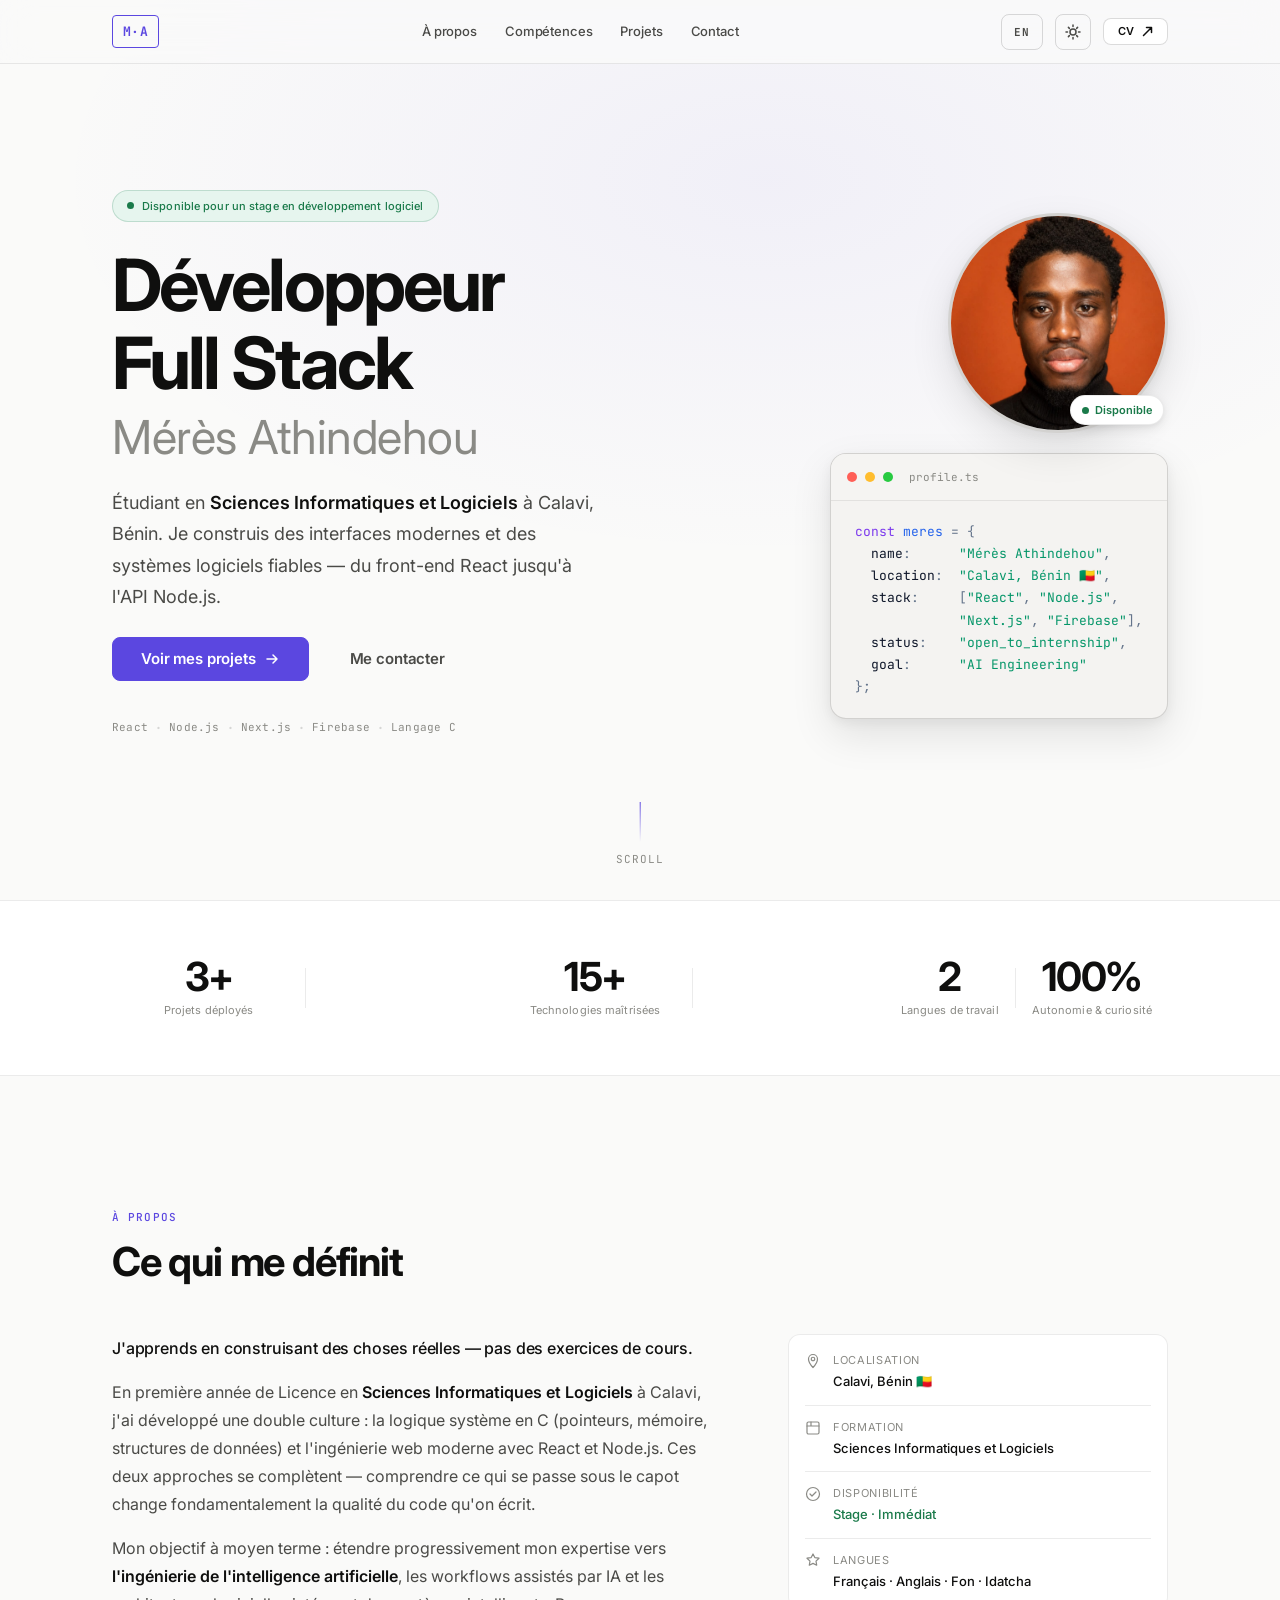
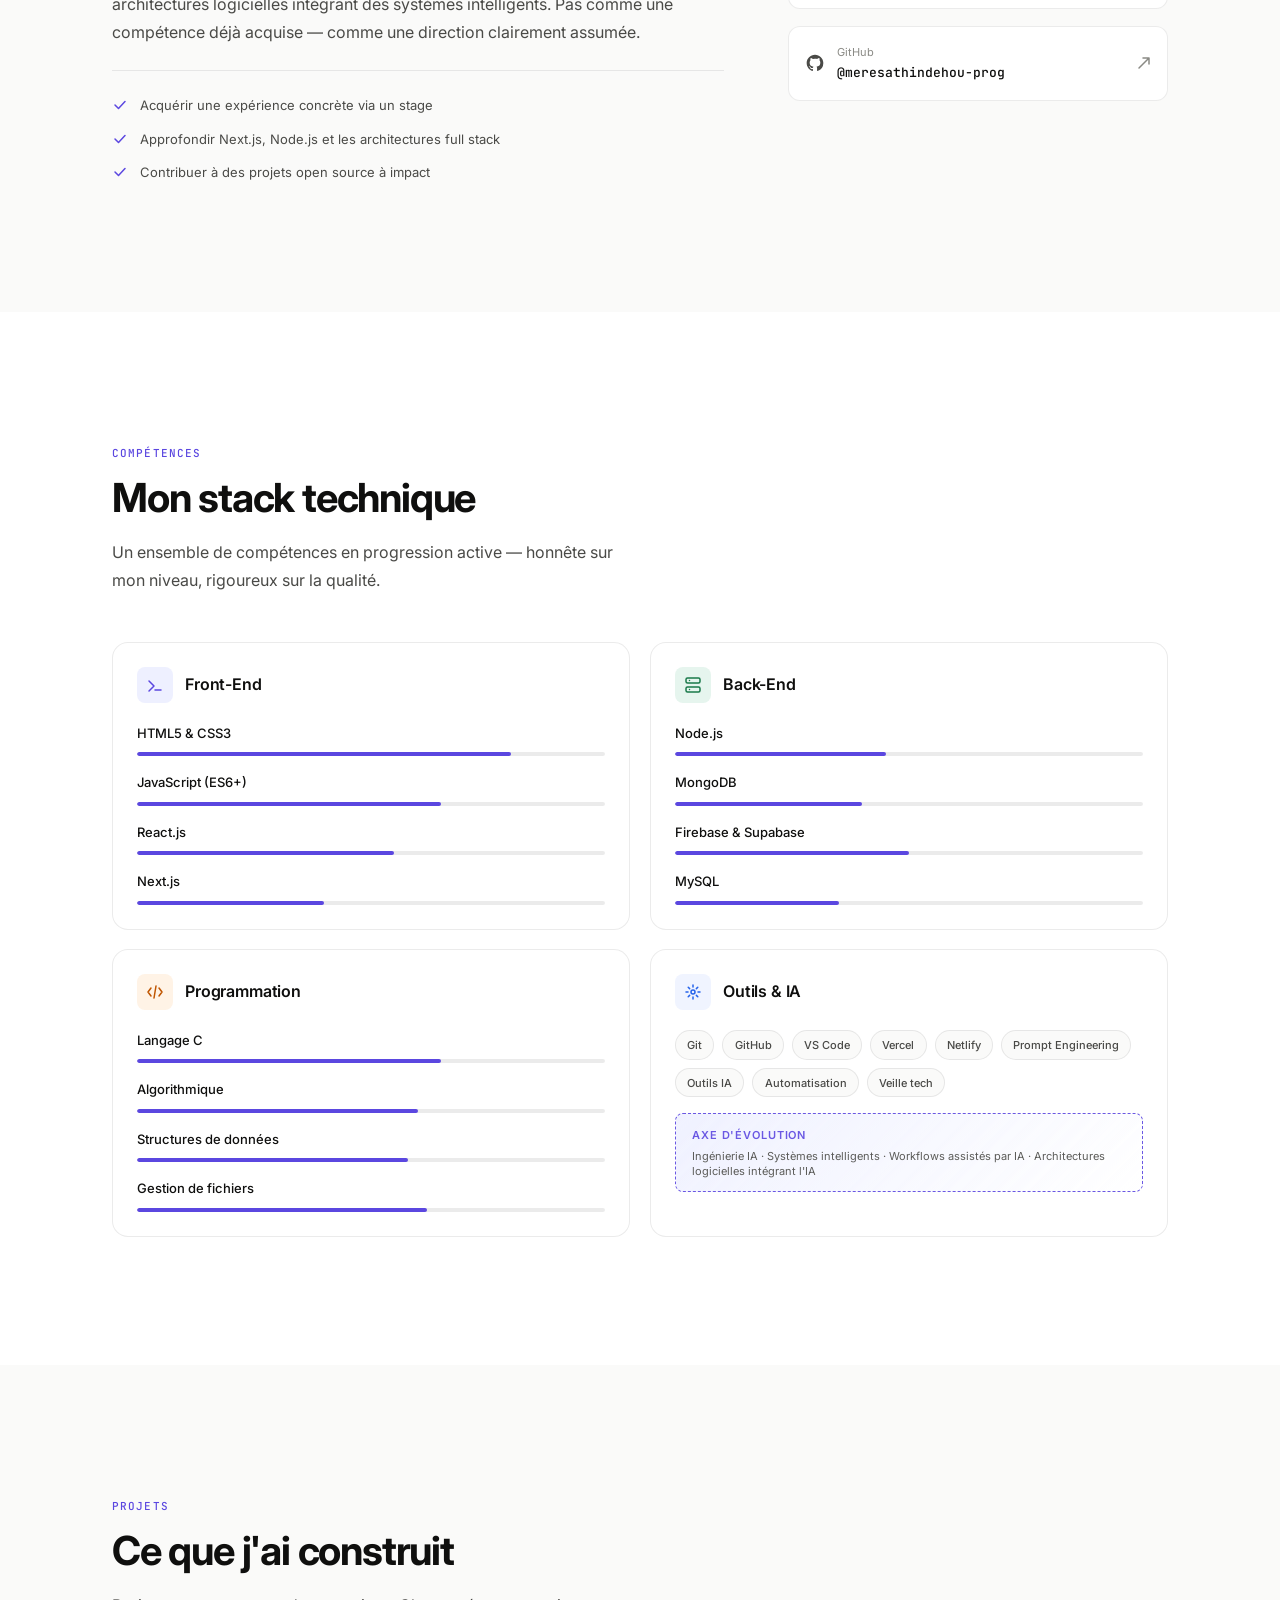
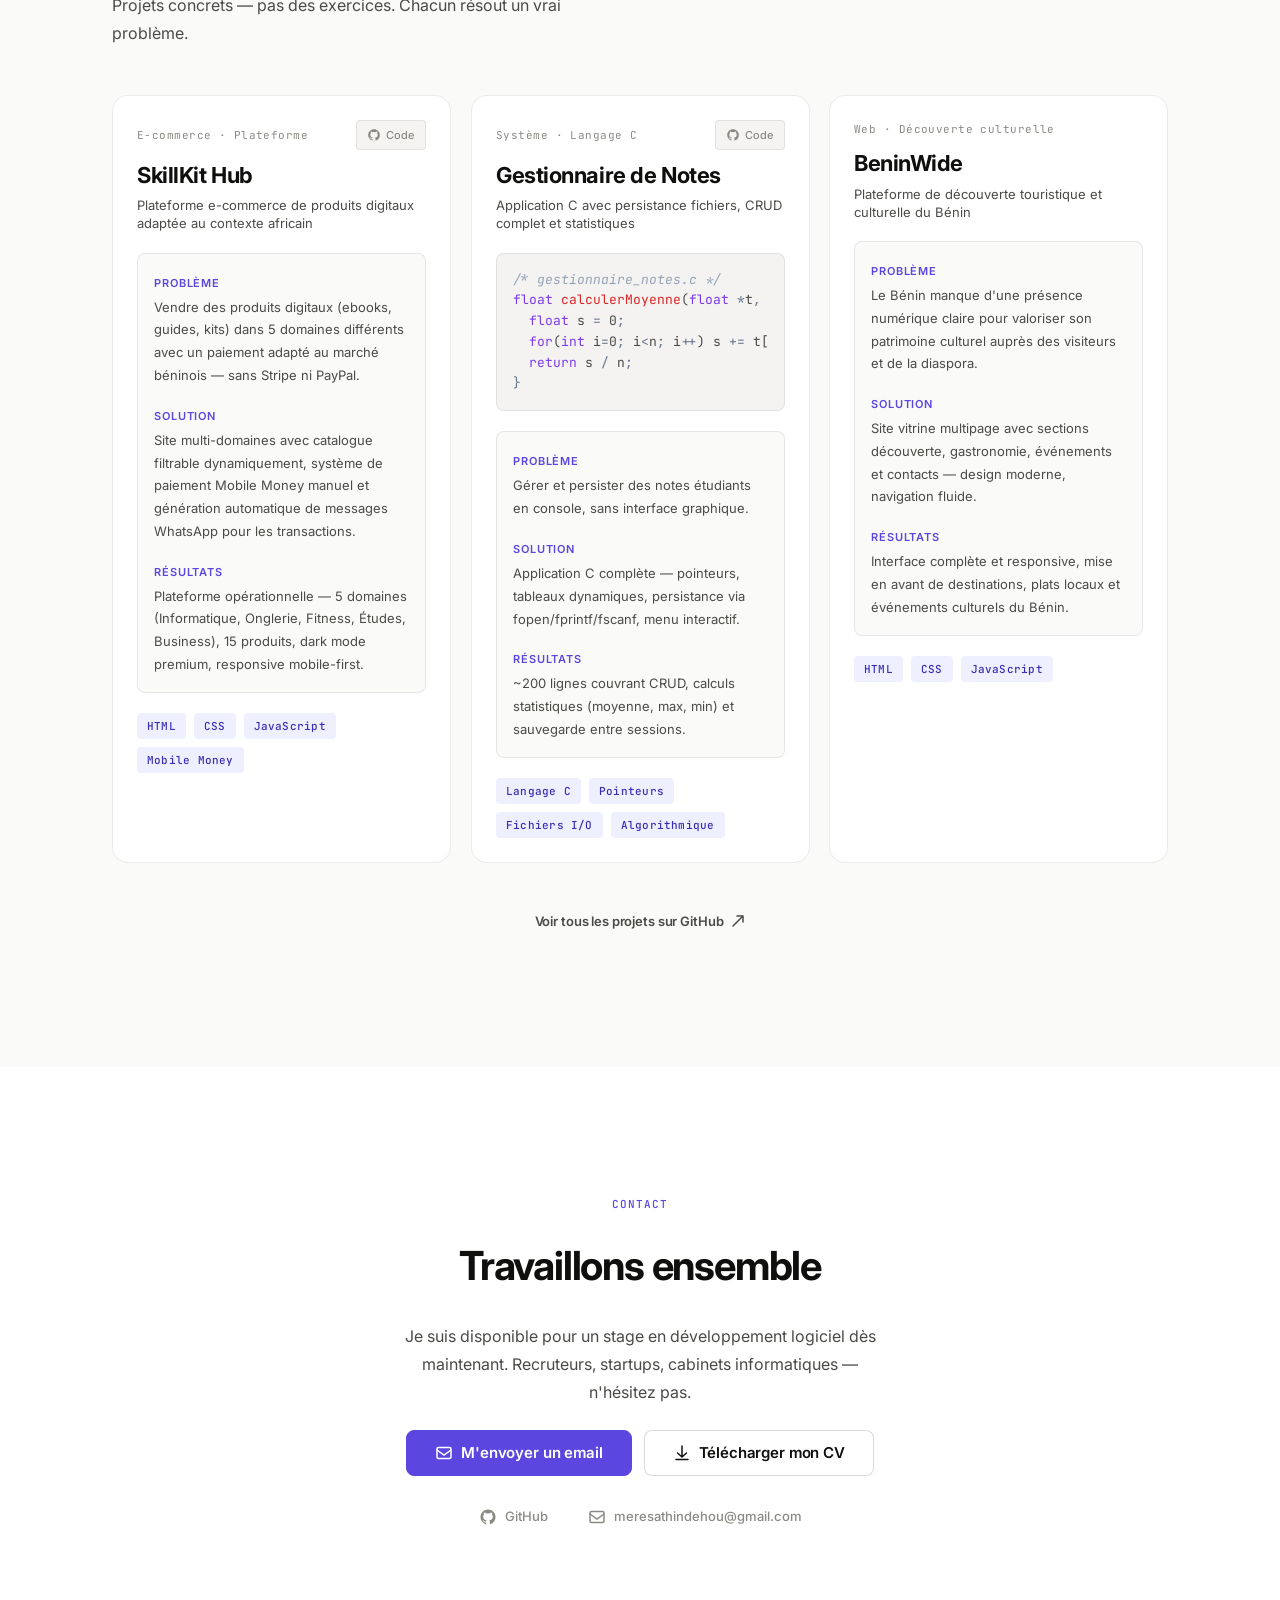
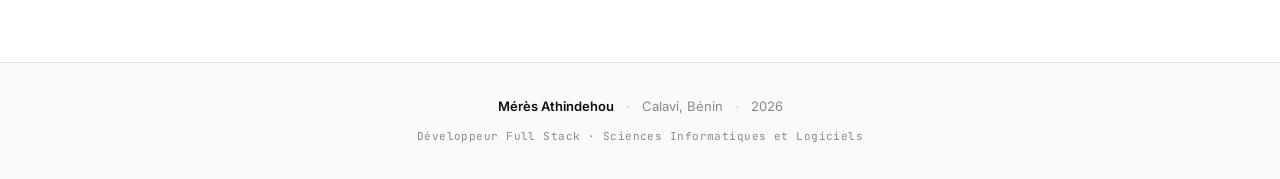
==== commit a0a3eb72: "Fix formatting in index.html for hero title" ====
--- a/index.html
+++ b/index.html
@@ -165,7 +165,7 @@
           </div>
 
           <h1 class="hero-title animate-fade-up delay-1">
-            <span data-i18n="hero.title">Développeur Web</span>
+            <span data-i18n="hero.title">Développeur Web</span> 
             <span class="hero-name">Mérès Athindehou</span>
           </h1>
 
--- a/tokens.css
+++ b/tokens.css
@@ -1,533 +1,166 @@
-plate-columns:1fr 1fr}
-  .pcard-featured .pcard-img-wrap{border-right:1px solid var(--brd)}
-}
-
-/* Image wrap */
-.pcard-img-wrap{position:relative;overflow:hidden;aspect-ratio:16/9;background:var(--bg2)}
-.pcard-featured .pcard-img-wrap{aspect-ratio:auto;min-height:300px}
-
-/* Image réelle */
-.pcard-img-wrap img{
-  width:100%;height:100%;object-fit:cover;display:block;
-  transition:transform .5s var(--ease);
-}
-.pcard:hover .pcard-img-wrap img{transform:scale(1.04)}
-
-/* Overlay hover */
-.pcard-overlay{
-  position:absolute;inset:0;
-  background:rgba(10,10,11,.65);backdrop-filter:blur(4px);
-  display:flex;align-items:center;justify-content:center;gap:var(--s2);
-  color:var(--txt);font-weight:600;font-size:.875rem;
-  opacity:0;transition:opacity var(--t) var(--ease);
-}
-.pcard:hover .pcard-overlay{opacity:1}
-
-/* Image placeholder (à remplacer par vos captures) */
-.img-placeholder{
-  position:absolute;inset:0;display:flex;align-items:center;justify-content:center;
-  border:2px dashed var(--brd);
-}
-.img-placeholder-skillkit{background:linear-gradient(135deg,rgba(232,255,89,.05) 0%,rgba(74,108,247,.05) 100%)}
-.img-placeholder-html{background:linear-gradient(135deg,rgba(255,100,60,.05) 0%,rgba(100,80,255,.05) 100%)}
-.img-placeholder-wip{background:repeating-linear-gradient(45deg,var(--bg2) 0,var(--bg2) 10px,var(--bg3) 10px,var(--bg3) 20px)}
-.iph-inner{
-  display:flex;flex-direction:column;align-items:center;gap:var(--s3);
-  text-align:center;padding:var(--s4);
-}
-.iph-inner svg{color:var(--txt3);opacity:.5}
-.iph-inner span{font-size:.85rem;color:var(--txt3);font-weight:500}
-.iph-inner code{
-  font-family:var(--mono);font-size:.68rem;
-  background:var(--bg3);border:1px solid var(--brd);
-  padding:var(--s1) var(--s3);border-radius:var(--r4);
-  color:var(--acc);
-}
-
-/* Badges */
-.pcard-badge{
-  position:absolute;top:var(--s3);right:var(--s3);
-  font-family:var(--mono);font-size:.65rem;font-weight:600;
-  text-transform:uppercase;letter-spacing:.06em;
-  padding:3px 10px;border-radius:20px;
-}
-.pcard-badge-new{background:var(--acc);color:var(--acc-txt)}
-.pcard-badge-c{background:rgba(100,160,255,.15);color:var(--blue);border:1px solid rgba(100,160,255,.25)}
-.pcard-badge-wip{background:rgba(251,191,36,.12);color:var(--amber);border:1px solid rgba(251,191,36,.25)}
-
-/* Terminal mockup C */
-.c-mockup{background:var(--t-bg);height:100%;min-height:200px;font-family:var(--mono)}
-.cm-bar{
-  display:flex;align-items:center;gap:var(--s2);
-  padding:var(--s3) var(--s4);background:var(--t-bar);
-  border-bottom:1px solid rgba(255,255,255,.05);
-}
-.cm-dots{display:flex;gap:6px}
-.cm-title{font-size:.68rem;color:rgba(255,255,255,.22);margin-left:var(--s2)}
-.cm-code{padding:var(--s4) var(--s5);font-size:.72rem;line-height:1.9;color:var(--t-txt);white-space:pre}
-.c-cmt{color:var(--t-grey)}.c-inc{color:var(--t-red)}.c-type{color:var(--t-orange)}
-.c-fn{color:var(--t-purple)}.c-kw{color:var(--t-red)}
-
-/* Project body */
-.pcard-body{padding:var(--s5) var(--s6) var(--s6);display:flex;flex-direction:column;gap:var(--s3);flex:1}
-.pcard-tags{display:flex;flex-wrap:wrap;gap:var(--s1)}
-.ptag{
-  background:var(--bg2);border:1px solid var(--brd);border-radius:var(--r4);
-  padding:2px 9px;font-family:var(--mono);font-size:.65rem;font-weight:500;
-  color:var(--txt3);text-transform:uppercase;letter-spacing:.04em;
-}
-.ptag-c{background:rgba(100,160,255,.1);color:var(--blue);border-color:rgba(100,160,255,.2)}
-.ptag-html{background:rgba(255,100,60,.1);color:#ff7b40;border-color:rgba(255,100,60,.2)}
-.ptag-css{background:rgba(90,100,255,.1);color:#9090ff;border-color:rgba(90,100,255,.2)}
-.ptag-js{background:rgba(232,255,89,.1);color:var(--acc2);border-color:rgba(232,255,89,.2)}
-.ptag-wip{background:rgba(251,191,36,.1);color:var(--amber);border-color:rgba(251,191,36,.2)}
-.pcard-title{font-family:var(--serif);font-size:1.25rem;font-weight:400;color:var(--txt);line-height:1.3}
-.pcard-desc{font-size:.875rem;color:var(--txt2);line-height:1.8;flex:1}
-.pcard-desc strong{color:var(--txt);font-weight:600}
-.pcard-desc code{
-  font-family:var(--mono);font-size:.82em;
-  background:var(--bg2);padding:1px 6px;border-radius:var(--r4);color:var(--t-green);
-}
-.pcard-features{display:flex;flex-wrap:wrap;gap:var(--s2)}
-.pcard-features span{
-  background:var(--bg2);border:1px solid var(--brd);
-  border-radius:var(--r4);padding:2px 10px;
-  font-family:var(--mono);font-size:.66rem;color:var(--txt3);
-}
-.pcard-links{
-  display:flex;gap:var(--s3);align-items:center;flex-wrap:wrap;
-  padding-top:var(--s4);border-top:1px solid var(--brd2);margin-top:auto;
-}
-.btn-link{
-  display:inline-flex;align-items:center;gap:var(--s2);
-  height:36px;min-height:44px;padding:0 var(--s4);border-radius:var(--r8);
-  font-size:.825rem;font-weight:600;font-family:var(--sans);
-  text-decoration:none;cursor:pointer;border:1.5px solid transparent;
-  transition:all var(--t) var(--ease);
-}
-.btn-link-primary{background:var(--acc);color:var(--acc-txt)}
-.btn-link-primary:hover{background:var(--acc2);transform:translateY(-1px)}
-.btn-link-ghost{background:transparent;color:var(--txt);border-color:var(--brd)}
-.btn-link-ghost:hover{border-color:var(--txt3);background:var(--surf2)}
-
-/* ════════════════════════════════════════
-   CV
-   ════════════════════════════════════════ */
-.cv-card{
-  background:var(--surf);border:1px solid var(--brd);
-  border-radius:var(--r20);padding:var(--s8) var(--s10);
-  display:flex;align-items:center;justify-content:space-between;
-  gap:var(--s8);flex-wrap:wrap;box-shadow:var(--sh2);
-  position:relative;overflow:hidden;
-}
-.cv-card::before{
-  content:'';position:absolute;inset:0;
-  background:linear-gradient(135deg,var(--acc-dim) 0%,transparent 50%);
-  pointer-events:none;
-}
-.cv-name{font-family:var(--serif);font-size:1.5rem;color:var(--txt);margin-bottom:var(--s2)}
-.cv-sub{font-size:.875rem;color:var(--txt2);line-height:1.6}
-.cv-right{display:flex;gap:var(--s3);flex-wrap:wrap}
-
-/* ════════════════════════════════════════
-   CONTACT
-   ════════════════════════════════════════ */
-.contact-grid{display:grid;grid-template-columns:1fr 1fr;gap:var(--s10);align-items:start}
-
-.contact-links{display:flex;flex-direction:column;gap:var(--s3)}
-.clink{
-  display:flex;align-items:center;gap:var(--s4);
-  background:var(--surf);border:1px solid var(--brd);
-  border-radius:var(--r12);padding:var(--s4) var(--s5);
-  text-decoration:none;transition:all var(--t) var(--ease);min-height:44px;
-}
-.clink:hover{border-color:var(--acc);transform:translateX(5px);box-shadow:var(--sh1)}
-.cl-ico{
-  width:36px;height:36px;border-radius:var(--r8);
-  background:var(--bg2);border:1px solid var(--brd);
-  display:flex;align-items:center;justify-content:center;
-  color:var(--txt2);flex-shrink:0;transition:background var(--t) var(--ease);
-}
-.clink:hover .cl-ico{background:var(--acc-dim);color:var(--acc)}
-.cl-text{flex:1;min-width:0}
-.cl-lbl{display:block;font-family:var(--mono);font-size:.62rem;text-transform:uppercase;letter-spacing:.09em;color:var(--txt3)}
-.cl-val{display:block;font-size:.875rem;font-weight:600;color:var(--txt);overflow:hidden;text-overflow:ellipsis;white-space:nowrap}
-.cl-arr{color:var(--txt3);flex-shrink:0;transition:transform var(--t) var(--ease)}
-.clink:hover .cl-arr{transform:translateX(3px)}
-
-/* Form */
-.contact-form{display:flex;flex-direction:column;gap:var(--s4)}
-.form-row{display:grid;grid-template-columns:1fr 1fr;gap:var(--s4)}
-.fg{display:flex;flex-direction:column;gap:var(--s2)}
-.fg label{font-size:.78rem;font-weight:600;color:var(--txt2);letter-spacing:.02em}
-.fg input,.fg textarea{
-  font-family:var(--sans);font-size:.9rem;color:var(--txt);
-  background:var(--surf);border:1px solid var(--brd);border-radius:var(--r8);
-  padding:var(--s3) var(--s4);min-height:44px;outline:none;resize:vertical;
-  transition:border-color var(--t) var(--ease),box-shadow var(--t) var(--ease);
-}
-.fg input:focus,.fg textarea:focus{border-color:var(--acc);box-shadow:0 0 0 3px var(--acc-dim)}
-.fg input.err,.fg textarea.err{border-color:var(--red)}
-.fg input::placeholder,.fg textarea::placeholder{color:var(--txt3)}
-.ferr{font-family:var(--mono);font-size:.7rem;color:var(--red);min-height:1em}
-.btn-submit{align-self:flex-start;position:relative}
-.btn-submit:disabled{opacity:.6;cursor:not-allowed;transform:none!important}
-.btn-spin{display:none;width:14px;height:14px;border:2px solid rgba(10,10,11,.3);border-top-color:var(--acc-txt);border-radius:50%;animation:spin .6s linear infinite}
-.btn-submit.loading .btn-lbl,.btn-submit.loading .btn-ico{display:none}
-.btn-submit.loading .btn-spin{display:block}
-@keyframes spin{to{transform:rotate(360deg)}}
-.form-ok{
-  display:flex;align-items:center;gap:var(--s3);
-  background:rgba(34,197,94,.08);border:1px solid rgba(34,197,94,.25);
-  border-radius:var(--r8);padding:var(--s4) var(--s5);
-  color:var(--green);font-size:.875rem;font-weight:600;
-  animation:fadeUp .3s var(--ease-out);
-}
-.form-ok[hidden]{display:none}
-@keyframes fadeUp{from{opacity:0;transform:translateY(4px)}to{opacity:1;transform:none}}
-
-/* ════════════════════════════════════════
-   FOOTER
-   ════════════════════════════════════════ */
-.footer{border-top:1px solid var(--brd2);padding:var(--s8) 0;background:var(--t-bg)}
-.footer-in{display:flex;align-items:center;justify-content:space-between;gap:var(--s4);flex-wrap:wrap}
-.footer-copy{display:flex;align-items:center;gap:var(--s3);font-size:.8rem;color:var(--txt3)}
-.f-mark{font-family:var(--mono);color:var(--acc)}
-.footer-soc{display:flex;gap:var(--s4)}
-.footer-soc a{
-  color:var(--txt3);text-decoration:none;display:flex;align-items:center;
-  min-height:44px;transition:color var(--t) var(--ease);
-}
-.footer-soc a:hover{color:var(--acc)}
-
-/* ════════════════════════════════════════
-   LOADER
-   ════════════════════════════════════════ */
-.loader {
-  position: fixed; inset: 0; z-index: 9999;
-  background: var(--bg);
-  display: flex; align-items: center; justify-content: center;
-  flex-direction: column;
-  transition: opacity .5s var(--ease), visibility .5s var(--ease);
-}
-.loader.out {
-  opacity: 0; visibility: hidden; pointer-events: none;
-}
-.loader-inner {
-  display: flex; flex-direction: column; align-items: center; gap: var(--s5);
-}
-.loader-logo {
-  font-family: var(--mono); font-size: 2rem; font-weight: 500;
-  letter-spacing: .05em;
-  animation: loaderPulse 1.2s ease-in-out infinite;
-}
-.ll-bracket { color: var(--acc); }
-.ll-text { color: var(--txt); }
-@keyframes loaderPulse {
-  0%,100% { opacity: 1; transform: scale(1); }
-  50%      { opacity: .6; transform: scale(.96); }
-}
-.loader-bar-wrap {
-  width: 160px; height: 2px; background: var(--brd);
-  border-radius: 2px; overflow: hidden;
-}
-.loader-bar {
-  height: 100%; width: 0%;
-  background: linear-gradient(90deg, var(--acc), var(--acc2));
-  border-radius: 2px;
-  transition: width .15s linear;
-}
-.loader-hint {
-  font-family: var(--mono); font-size: .68rem;
-  color: var(--txt3); letter-spacing: .1em;
-}
-
-/* ════════════════════════════════════════
-   CURSEUR CUSTOM
-   ════════════════════════════════════════ */
-.cursor-dot,
-.cursor-ring {
-  position: fixed; top: 0; left: 0;
-  border-radius: 50%; pointer-events: none;
-  z-index: 9998; mix-blend-mode: difference;
-  will-change: transform;
-  opacity: 0;
-  transition: opacity .3s var(--ease);
-}
-.cursor-dot {
-  width: 6px; height: 6px;
-  background: var(--acc);
-  margin: -3px 0 0 -3px;
-}
-.cursor-ring {
-  width: 32px; height: 32px;
-  border: 1.5px solid var(--acc);
-  margin: -16px 0 0 -16px;
-  transition: width .2s var(--ease), height .2s var(--ease),
-              margin .2s var(--ease), opacity .3s var(--ease),
-              border-color .2s var(--ease);
-}
-body.cursor-active .cursor-dot,
-body.cursor-active .cursor-ring { opacity: 1; }
-
-/* Hover state — boutons et liens */
-body.cursor-hover .cursor-ring {
-  width: 52px; height: 52px;
-  margin: -26px 0 0 -26px;
-  border-color: var(--acc2);
-  background: rgba(232,255,89,.06);
-}
-
-/* ════════════════════════════════════════
-   BOUTON LANGUE
-   ════════════════════════════════════════ */
-.lang-btn {
-  display: flex; align-items: center; justify-content: center;
-  width: 38px; height: 38px; min-height: 44px; min-width: 44px;
-  background: transparent; border: 1px solid var(--brd);
-  border-radius: var(--r8); cursor: pointer;
-  transition: all var(--t) var(--ease);
-  font-family: var(--mono); font-size: .72rem; font-weight: 600;
-  color: var(--txt2); letter-spacing: .06em;
-}
-.lang-btn:hover {
-  border-color: var(--acc); color: var(--acc);
-  background: var(--acc-dim);
-}
-.lang-btn.active-en {
-  border-color: var(--acc); color: var(--acc);
-  background: var(--acc-dim);
-}
-
-/* ════════════════════════════════════════
-   LOADER-HIDDEN (masque le contenu pendant le loader)
-   ════════════════════════════════════════ */
-.loader-hidden { visibility: hidden; }
-.loader-visible { visibility: visible; }
-
-/* ════════════════════════════════════════
-   MICRO-INTERACTIONS BOUTONS
-   ════════════════════════════════════════ */
-.btn-primary, .btn-ghost, .btn-link, .btn-cv, .btn-submit {
-  position: relative; overflow: hidden;
-}
-.btn-primary::after, .btn-ghost::after {
-  content: '';
-  position: absolute; inset: 0;
-  background: rgba(255,255,255,.12);
-  transform: translateX(-100%) skewX(-15deg);
-  transition: transform .4s var(--ease);
-}
-.btn-primary:active::after, .btn-ghost:active::after {
-  transform: translateX(100%) skewX(-15deg);
-}
-
-/* ════════════════════════════════════════
-   ANIMATIONS ENTRÉE SECTIONS (fallback no-JS)
-   ════════════════════════════════════════ */
-.reveal { opacity: 0; transform: translateY(20px); }
-.reveal.in { opacity: 1; transform: none; }
-@media (scripting: none) {
-  .reveal { opacity: 1; transform: none; }
-}
-
-@media(max-width:1024px){
-  .hero-inner{grid-template-columns:1fr}
-  .hero-right{flex-direction:row;align-items:flex-end;justify-content:flex-start;order:-1}
-  .about-grid{grid-template-columns:1fr}
-  .about-card{max-width:460px}
-  .skills-wrap{grid-template-columns:1fr}
-  .skill-cols{flex-direction:row;grid-column:1}
-}
-@media(max-width:768px){
-  :root{--nav-h:58px}
-  .nav-list{display:none}
-  .burger{display:flex}
-  .hero{padding-top:calc(var(--nav-h)+var(--s12));min-height:auto}
-  .h1-name{font-size:clamp(2.5rem,10vw,4rem)}
-  .hero-right{flex-direction:column}
-  .photo-frame{width:180px;height:225px}
-  .hero-stats{gap:var(--s3)}
-  .terminal{max-width:100%}
-  .section{padding:var(--s16) 0}
-  .projects-grid{grid-template-columns:1fr}
-  .pcard-featured{grid-column:1}
-  .contact-grid{grid-template-columns:1fr}
-  .form-row{grid-template-columns:1fr}
-  .cv-card{padding:var(--s6);flex-direction:column}
-  .skills-wrap{grid-template-columns:1fr}
-  .skill-cols{flex-direction:column}
-}
-@media(max-width:480px){
-  .container{padding:0 var(--s4)}
-  .hero-actions{flex-direction:column}
-  .hero-actions .btn-primary,.hero-actions .btn-ghost{width:100%;justify-content:center}
-  .hero-stats{gap:var(--s3)}
-  .btn-submit{width:100%}
-  .langs-grid{grid-template-columns:1fr}
-}/* Design Tokens — Mérès Athindehou Portfolio */
-:root {
-  /* Color Palette — Light Mode */
-  --color-bg: #FAFAF9;
-  --color-surface: #FFFFFF;
-  --color-surface-raised: #F5F4F2;
-  --color-border: rgba(0,0,0,0.08);
-  --color-border-strong: rgba(0,0,0,0.14);
-
-  --color-text-primary: #0F0F0E;
-  --color-text-secondary: #4A4A47;
-  --color-text-muted: #8A8A85;
-
-  /* Accent — a precise electric indigo, not generic blue */
-  --color-accent: #5B47E0;
-  --color-accent-hover: #4835C8;
-  --color-accent-light: #EEF0FF;
-  --color-accent-text: #3B2DB5;
-
-  /* Status */
-  --color-success: #1A7A4A;
-  --color-success-bg: #E6F5EE;
-
-  /* Typography */
-  --font-sans: 'Inter', -apple-system, BlinkMacSystemFont, 'Segoe UI', sans-serif;
-  --font-mono: 'JetBrains Mono', 'Fira Code', 'Cascadia Code', monospace;
-
-  --font-size-xs: 0.6875rem;
-  --font-size-sm: 0.8125rem;
-  --font-size-base: 0.9375rem;
-  --font-size-md: 1rem;
-  --font-size-lg: 1.125rem;
-  --font-size-xl: 1.375rem;
-  --font-size-2xl: 1.875rem;
-  --font-size-3xl: 2.5rem;
-  --font-size-4xl: 3.25rem;
-  --font-size-5xl: 4.5rem;
-
-  --line-height-tight: 1.2;
-  --line-height-snug: 1.4;
-  --line-height-base: 1.65;
-  --line-height-relaxed: 1.75;
-
-  --font-weight-normal: 400;
-  --font-weight-medium: 500;
-  --font-weight-semibold: 600;
-  --font-weight-bold: 700;
-
-  /* Spacing */
-  --space-1: 0.25rem;
-  --space-2: 0.5rem;
-  --space-3: 0.75rem;
-  --space-4: 1rem;
-  --space-5: 1.25rem;
-  --space-6: 1.5rem;
-  --space-8: 2rem;
-  --space-10: 2.5rem;
-  --space-12: 3rem;
-  --space-16: 4rem;
-  --space-20: 5rem;
-  --space-24: 6rem;
-  --space-32: 8rem;
-
-  /* Radius */
-  --radius-sm: 4px;
-  --radius-md: 8px;
-  --radius-lg: 12px;
-  --radius-xl: 16px;
-  --radius-full: 9999px;
-
-  /* Shadows */
-  --shadow-sm: 0 1px 3px rgba(0,0,0,0.06), 0 1px 2px rgba(0,0,0,0.04);
-  --shadow-md: 0 4px 12px rgba(0,0,0,0.08), 0 2px 4px rgba(0,0,0,0.04);
-  --shadow-lg: 0 16px 40px rgba(0,0,0,0.10), 0 4px 12px rgba(0,0,0,0.05);
-  --shadow-focus: 0 0 0 3px rgba(91,71,224,0.2);
-
-  /* Transitions */
-  --transition-fast: 120ms cubic-bezier(0.4, 0, 0.2, 1);
-  --transition-base: 220ms cubic-bezier(0.4, 0, 0.2, 1);
-  --transition-slow: 400ms cubic-bezier(0.4, 0, 0.2, 1);
-
-  /* Layout */
-  --container-max: 1120px;
-  --container-pad: clamp(1rem, 4vw, 2rem);
-  --nav-height: 64px;
-
-  /* Code colors — light */
-  --code-bg: #F4F3F1;
-  --code-keyword: #7C3AED;
-  --code-string: #059669;
-  --code-number: #D97706;
-  --code-comment: #94A3B8;
-  --code-var: #2563EB;
-  --code-fn: #DC2626;
-  --code-op: #64748B;
-  --code-key: #0F172A;
-  --code-punct: #64748B;
-}
-
-/* Dark Mode */
-[data-theme="dark"] {
-  --color-bg: #0A0A0F;
-  --color-surface: #111118;
-  --color-surface-raised: #1A1A24;
-  --color-border: rgba(255,255,255,0.07);
-  --color-border-strong: rgba(255,255,255,0.12);
-
-  --color-text-primary: #F0EFF5;
-  --color-text-secondary: #9B99A8;
-  --color-text-muted: #5C5A6A;
-
-  --color-accent: #7B68F0;
-  --color-accent-hover: #8F7FF5;
-  --color-accent-light: rgba(123,104,240,0.12);
-  --color-accent-text: #C4BCFF;
-
-  --color-success: #34D399;
-  --color-success-bg: rgba(26,122,74,0.15);
-
-  --code-bg: #0F0F16;
-  --code-keyword: #A78BFA;
-  --code-string: #34D399;
-  --code-number: #FBD38D;
-  --code-comment: #4A5568;
-  --code-var: #60A5FA;
-  --code-fn: #FC8181;
-  --code-op: #718096;
-  --code-key: #E2E8F0;
-  --code-punct: #718096;
-
-  --shadow-sm: 0 1px 3px rgba(0,0,0,0.3), 0 1px 2px rgba(0,0,0,0.2);
-  --shadow-md: 0 4px 12px rgba(0,0,0,0.35), 0 2px 4px rgba(0,0,0,0.2);
-  --shadow-lg: 0 16px 40px rgba(0,0,0,0.4), 0 4px 12px rgba(0,0,0,0.2);
-}
-
-@media (prefers-color-scheme: dark) {
-  :root:not([data-theme="light"]) {
-    --color-bg: #0A0A0F;
-    --color-surface: #111118;
-    --color-surface-raised: #1A1A24;
-    --color-border: rgba(255,255,255,0.07);
-    --color-border-strong: rgba(255,255,255,0.12);
-    --color-text-primary: #F0EFF5;
-    --color-text-secondary: #9B99A8;
-    --color-text-muted: #5C5A6A;
-    --color-accent: #7B68F0;
-    --color-accent-hover: #8F7FF5;
-    --color-accent-light: rgba(123,104,240,0.12);
-    --color-accent-text: #C4BCFF;
-    --color-success: #34D399;
-    --color-success-bg: rgba(26,122,74,0.15);
-    --code-bg: #0F0F16;
-    --code-keyword: #A78BFA;
-    --code-string: #34D399;
-    --code-number: #FBD38D;
-    --code-comment: #4A5568;
-    --code-var: #60A5FA;
-    --code-fn: #FC8181;
-    --code-op: #718096;
-    --code-key: #E2E8F0;
-    --code-punct: #718096;
-    --shadow-sm: 0 1px 3px rgba(0,0,0,0.3), 0 1px 2px rgba(0,0,0,0.2);
-    --shadow-md: 0 4px 12px rgba(0,0,0,0.35), 0 2px 4px rgba(0,0,0,0.2);
-    --shadow-lg: 0 16px 40px rgba(0,0,0,0.4), 0 4px 12px rgba(0,0,0,0.2);
-  }
-   }
+/* Design Tokens — Mérès Athindehou Portfolio */
+:root {
+  /* Color Palette — Light Mode */
+  --color-bg: #FAFAF9;
+  --color-surface: #FFFFFF;
+  --color-surface-raised: #F5F4F2;
+  --color-border: rgba(0,0,0,0.08);
+  --color-border-strong: rgba(0,0,0,0.14);
+
+  --color-text-primary: #0F0F0E;
+  --color-text-secondary: #4A4A47;
+  --color-text-muted: #8A8A85;
+
+  /* Accent — a precise electric indigo, not generic blue */
+  --color-accent: #5B47E0;
+  --color-accent-hover: #4835C8;
+  --color-accent-light: #EEF0FF;
+  --color-accent-text: #3B2DB5;
+
+  /* Status */
+  --color-success: #1A7A4A;
+  --color-success-bg: #E6F5EE;
+
+  /* Typography */
+  --font-sans: 'Inter', -apple-system, BlinkMacSystemFont, 'Segoe UI', sans-serif;
+  --font-mono: 'JetBrains Mono', 'Fira Code', 'Cascadia Code', monospace;
+
+  --font-size-xs: 0.6875rem;
+  --font-size-sm: 0.8125rem;
+  --font-size-base: 0.9375rem;
+  --font-size-md: 1rem;
+  --font-size-lg: 1.125rem;
+  --font-size-xl: 1.375rem;
+  --font-size-2xl: 1.875rem;
+  --font-size-3xl: 2.5rem;
+  --font-size-4xl: 3.25rem;
+  --font-size-5xl: 4.5rem;
+
+  --line-height-tight: 1.2;
+  --line-height-snug: 1.4;
+  --line-height-base: 1.65;
+  --line-height-relaxed: 1.75;
+
+  --font-weight-normal: 400;
+  --font-weight-medium: 500;
+  --font-weight-semibold: 600;
+  --font-weight-bold: 700;
+
+  /* Spacing */
+  --space-1: 0.25rem;
+  --space-2: 0.5rem;
+  --space-3: 0.75rem;
+  --space-4: 1rem;
+  --space-5: 1.25rem;
+  --space-6: 1.5rem;
+  --space-8: 2rem;
+  --space-10: 2.5rem;
+  --space-12: 3rem;
+  --space-16: 4rem;
+  --space-20: 5rem;
+  --space-24: 6rem;
+  --space-32: 8rem;
+
+  /* Radius */
+  --radius-sm: 4px;
+  --radius-md: 8px;
+  --radius-lg: 12px;
+  --radius-xl: 16px;
+  --radius-full: 9999px;
+
+  /* Shadows */
+  --shadow-sm: 0 1px 3px rgba(0,0,0,0.06), 0 1px 2px rgba(0,0,0,0.04);
+  --shadow-md: 0 4px 12px rgba(0,0,0,0.08), 0 2px 4px rgba(0,0,0,0.04);
+  --shadow-lg: 0 16px 40px rgba(0,0,0,0.10), 0 4px 12px rgba(0,0,0,0.05);
+  --shadow-focus: 0 0 0 3px rgba(91,71,224,0.2);
+
+  /* Transitions */
+  --transition-fast: 120ms cubic-bezier(0.4, 0, 0.2, 1);
+  --transition-base: 220ms cubic-bezier(0.4, 0, 0.2, 1);
+  --transition-slow: 400ms cubic-bezier(0.4, 0, 0.2, 1);
+
+  /* Layout */
+  --container-max: 1120px;
+  --container-pad: clamp(1rem, 4vw, 2rem);
+  --nav-height: 64px;
+
+  /* Code colors — light */
+  --code-bg: #F4F3F1;
+  --code-keyword: #7C3AED;
+  --code-string: #059669;
+  --code-number: #D97706;
+  --code-comment: #94A3B8;
+  --code-var: #2563EB;
+  --code-fn: #DC2626;
+  --code-op: #64748B;
+  --code-key: #0F172A;
+  --code-punct: #64748B;
+}
+
+/* Dark Mode */
+[data-theme="dark"] {
+  --color-bg: #0A0A0F;
+  --color-surface: #111118;
+  --color-surface-raised: #1A1A24;
+  --color-border: rgba(255,255,255,0.07);
+  --color-border-strong: rgba(255,255,255,0.12);
+
+  --color-text-primary: #F0EFF5;
+  --color-text-secondary: #9B99A8;
+  --color-text-muted: #5C5A6A;
+
+  --color-accent: #7B68F0;
+  --color-accent-hover: #8F7FF5;
+  --color-accent-light: rgba(123,104,240,0.12);
+  --color-accent-text: #C4BCFF;
+
+  --color-success: #34D399;
+  --color-success-bg: rgba(26,122,74,0.15);
+
+  --code-bg: #0F0F16;
+  --code-keyword: #A78BFA;
+  --code-string: #34D399;
+  --code-number: #FBD38D;
+  --code-comment: #4A5568;
+  --code-var: #60A5FA;
+  --code-fn: #FC8181;
+  --code-op: #718096;
+  --code-key: #E2E8F0;
+  --code-punct: #718096;
+
+  --shadow-sm: 0 1px 3px rgba(0,0,0,0.3), 0 1px 2px rgba(0,0,0,0.2);
+  --shadow-md: 0 4px 12px rgba(0,0,0,0.35), 0 2px 4px rgba(0,0,0,0.2);
+  --shadow-lg: 0 16px 40px rgba(0,0,0,0.4), 0 4px 12px rgba(0,0,0,0.2);
+}
+
+@media (prefers-color-scheme: dark) {
+  :root:not([data-theme="light"]) {
+    --color-bg: #0A0A0F;
+    --color-surface: #111118;
+    --color-surface-raised: #1A1A24;
+    --color-border: rgba(255,255,255,0.07);
+    --color-border-strong: rgba(255,255,255,0.12);
+    --color-text-primary: #F0EFF5;
+    --color-text-secondary: #9B99A8;
+    --color-text-muted: #5C5A6A;
+    --color-accent: #7B68F0;
+    --color-accent-hover: #8F7FF5;
+    --color-accent-light: rgba(123,104,240,0.12);
+    --color-accent-text: #C4BCFF;
+    --color-success: #34D399;
+    --color-success-bg: rgba(26,122,74,0.15);
+    --code-bg: #0F0F16;
+    --code-keyword: #A78BFA;
+    --code-string: #34D399;
+    --code-number: #FBD38D;
+    --code-comment: #4A5568;
+    --code-var: #60A5FA;
+    --code-fn: #FC8181;
+    --code-op: #718096;
+    --code-key: #E2E8F0;
+    --code-punct: #718096;
+    --shadow-sm: 0 1px 3px rgba(0,0,0,0.3), 0 1px 2px rgba(0,0,0,0.2);
+    --shadow-md: 0 4px 12px rgba(0,0,0,0.35), 0 2px 4px rgba(0,0,0,0.2);
+    --shadow-lg: 0 16px 40px rgba(0,0,0,0.4), 0 4px 12px rgba(0,0,0,0.2);
+  }
+}
--- a/components.css
+++ b/components.css
@@ -682,3 +682,31 @@
   .mobile-menu-btn { display: flex; }
   .btn-lg { padding: 0.75rem 1.25rem; font-size: var(--font-size-sm); }
 }
+
+/* ===== LANGUAGE TOGGLE ===== */
+.lang-toggle {
+  height: 36px;
+  padding: 0 0.75rem;
+  border-radius: var(--radius-md);
+  background: transparent;
+  border: 1.5px solid var(--color-border-strong);
+  color: var(--color-text-secondary);
+  font-family: var(--font-mono);
+  font-size: var(--font-size-xs);
+  font-weight: var(--font-weight-bold);
+  letter-spacing: 0.08em;
+  cursor: pointer;
+  transition: all var(--transition-fast);
+  display: flex;
+  align-items: center;
+  justify-content: center;
+}
+.lang-toggle:hover {
+  background: var(--color-accent-light);
+  color: var(--color-accent);
+  border-color: var(--color-accent);
+}
+.lang-toggle:focus-visible {
+  outline: 2px solid var(--color-accent);
+  outline-offset: 2px;
+}
--- a/sections.css
+++ b/sections.css
@@ -426,3 +426,88 @@
     grid-template-columns: 1fr 1fr;
   }
 }
+
+/* ===== HERO PHOTO ===== */
+.hero-visual {
+  display: flex;
+  flex-direction: column;
+  align-items: flex-end;
+  gap: var(--space-5);
+}
+
+.hero-photo-wrap {
+  position: relative;
+  width: 220px;
+  height: 220px;
+  flex-shrink: 0;
+  margin-left: auto;
+}
+
+.hero-photo {
+  width: 100%;
+  height: 100%;
+  object-fit: cover;
+  border-radius: 50%;
+  border: 3px solid var(--color-border-strong);
+  box-shadow: var(--shadow-lg);
+  display: block;
+  background: var(--color-surface-raised);
+}
+
+/* Fallback avatar when photo is missing */
+.hero-photo-fallback {
+  width: 220px;
+  height: 220px;
+  border-radius: 50%;
+  border: 3px solid var(--color-border-strong);
+  background: var(--color-accent-light);
+  display: flex;
+  align-items: center;
+  justify-content: center;
+  font-family: var(--font-mono);
+  font-size: 3rem;
+  font-weight: var(--font-weight-bold);
+  color: var(--color-accent);
+  margin-left: auto;
+  box-shadow: var(--shadow-lg);
+}
+
+.hero-photo-badge {
+  position: absolute;
+  bottom: 8px;
+  right: 4px;
+  display: flex;
+  align-items: center;
+  gap: 6px;
+  background: var(--color-surface);
+  border: 1px solid var(--color-border);
+  border-radius: var(--radius-full);
+  padding: 0.3rem 0.65rem;
+  box-shadow: var(--shadow-md);
+}
+.hero-photo-badge-text {
+  font-size: var(--font-size-xs);
+  font-weight: var(--font-weight-semibold);
+  color: var(--color-success);
+  white-space: nowrap;
+}
+
+@media (max-width: 1024px) {
+  .hero-visual {
+    display: none;
+  }
+}
+
+/* On mobile: show photo in about section instead */
+@media (max-width: 1024px) {
+  .about-photo-mobile {
+    display: flex;
+    justify-content: center;
+    margin-bottom: var(--space-8);
+  }
+  .about-photo-mobile .hero-photo-wrap {
+    width: 160px;
+    height: 160px;
+    margin: 0;
+  }
+}
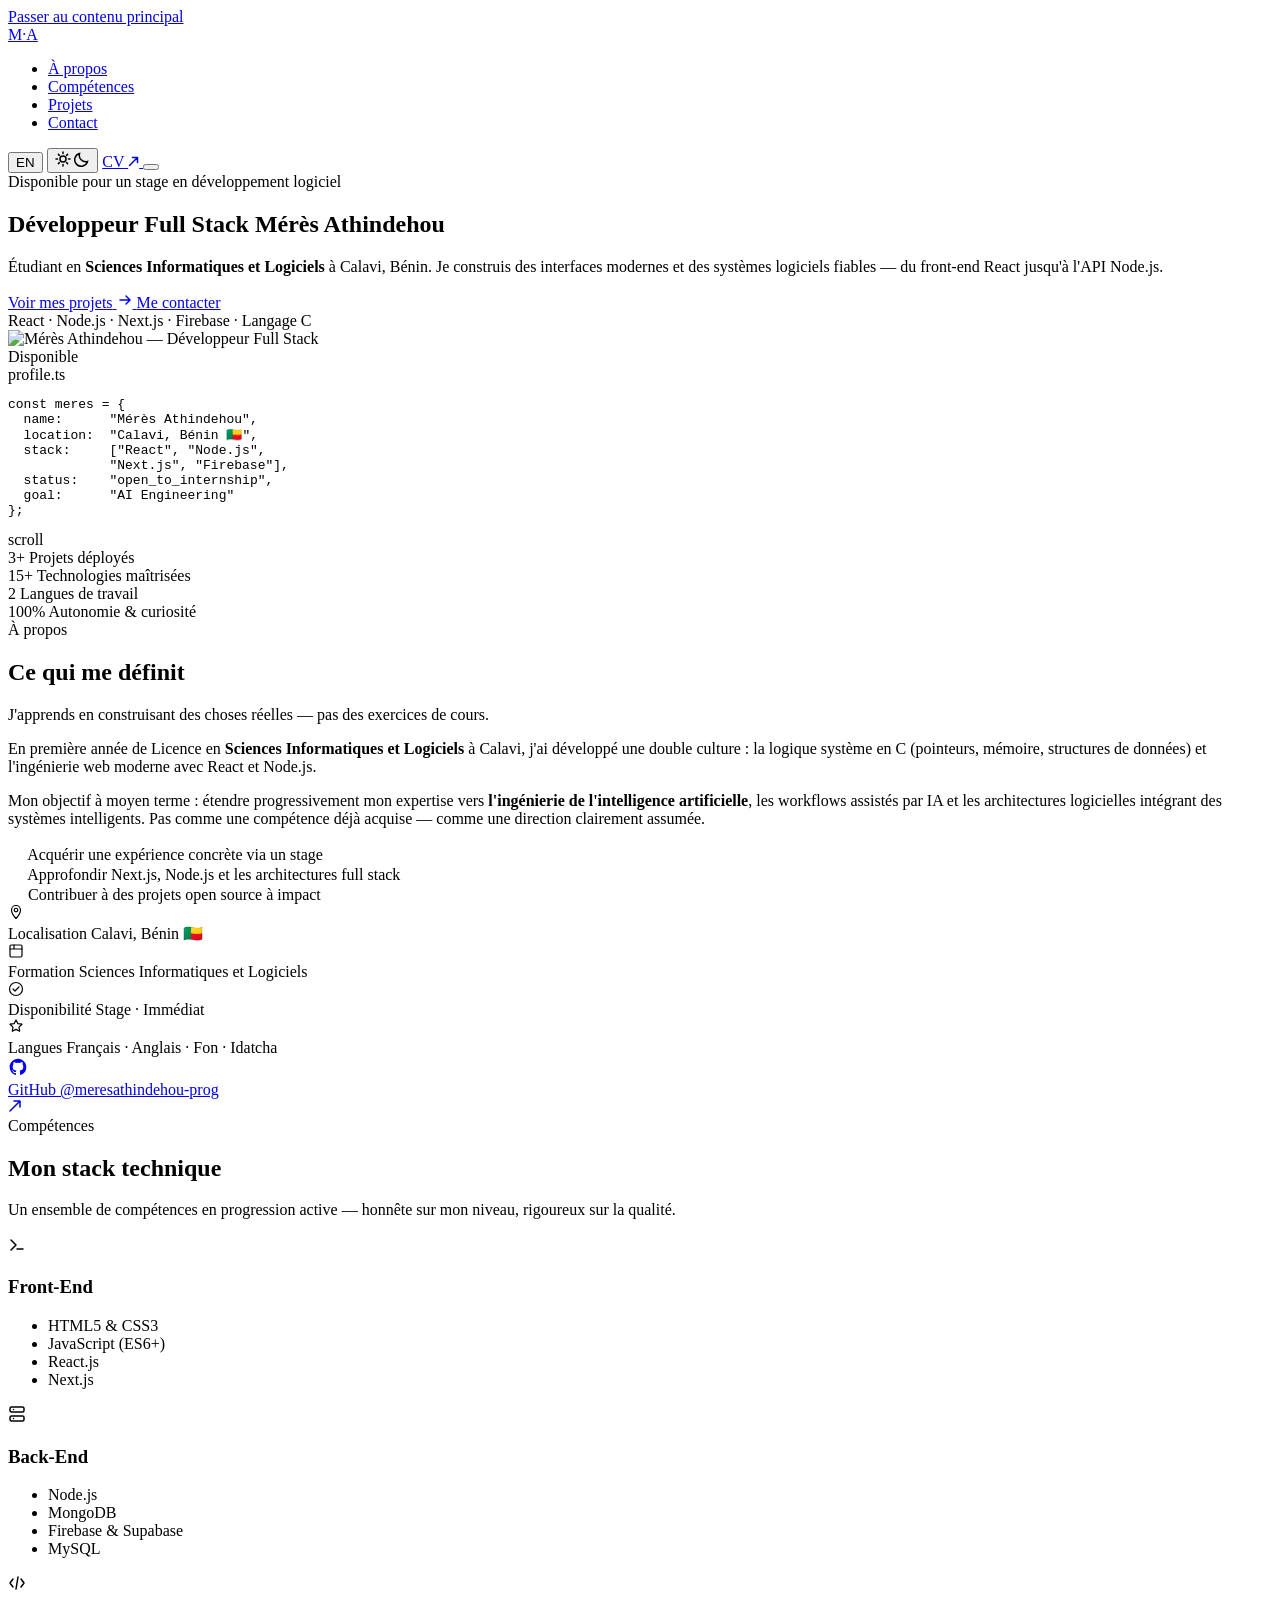
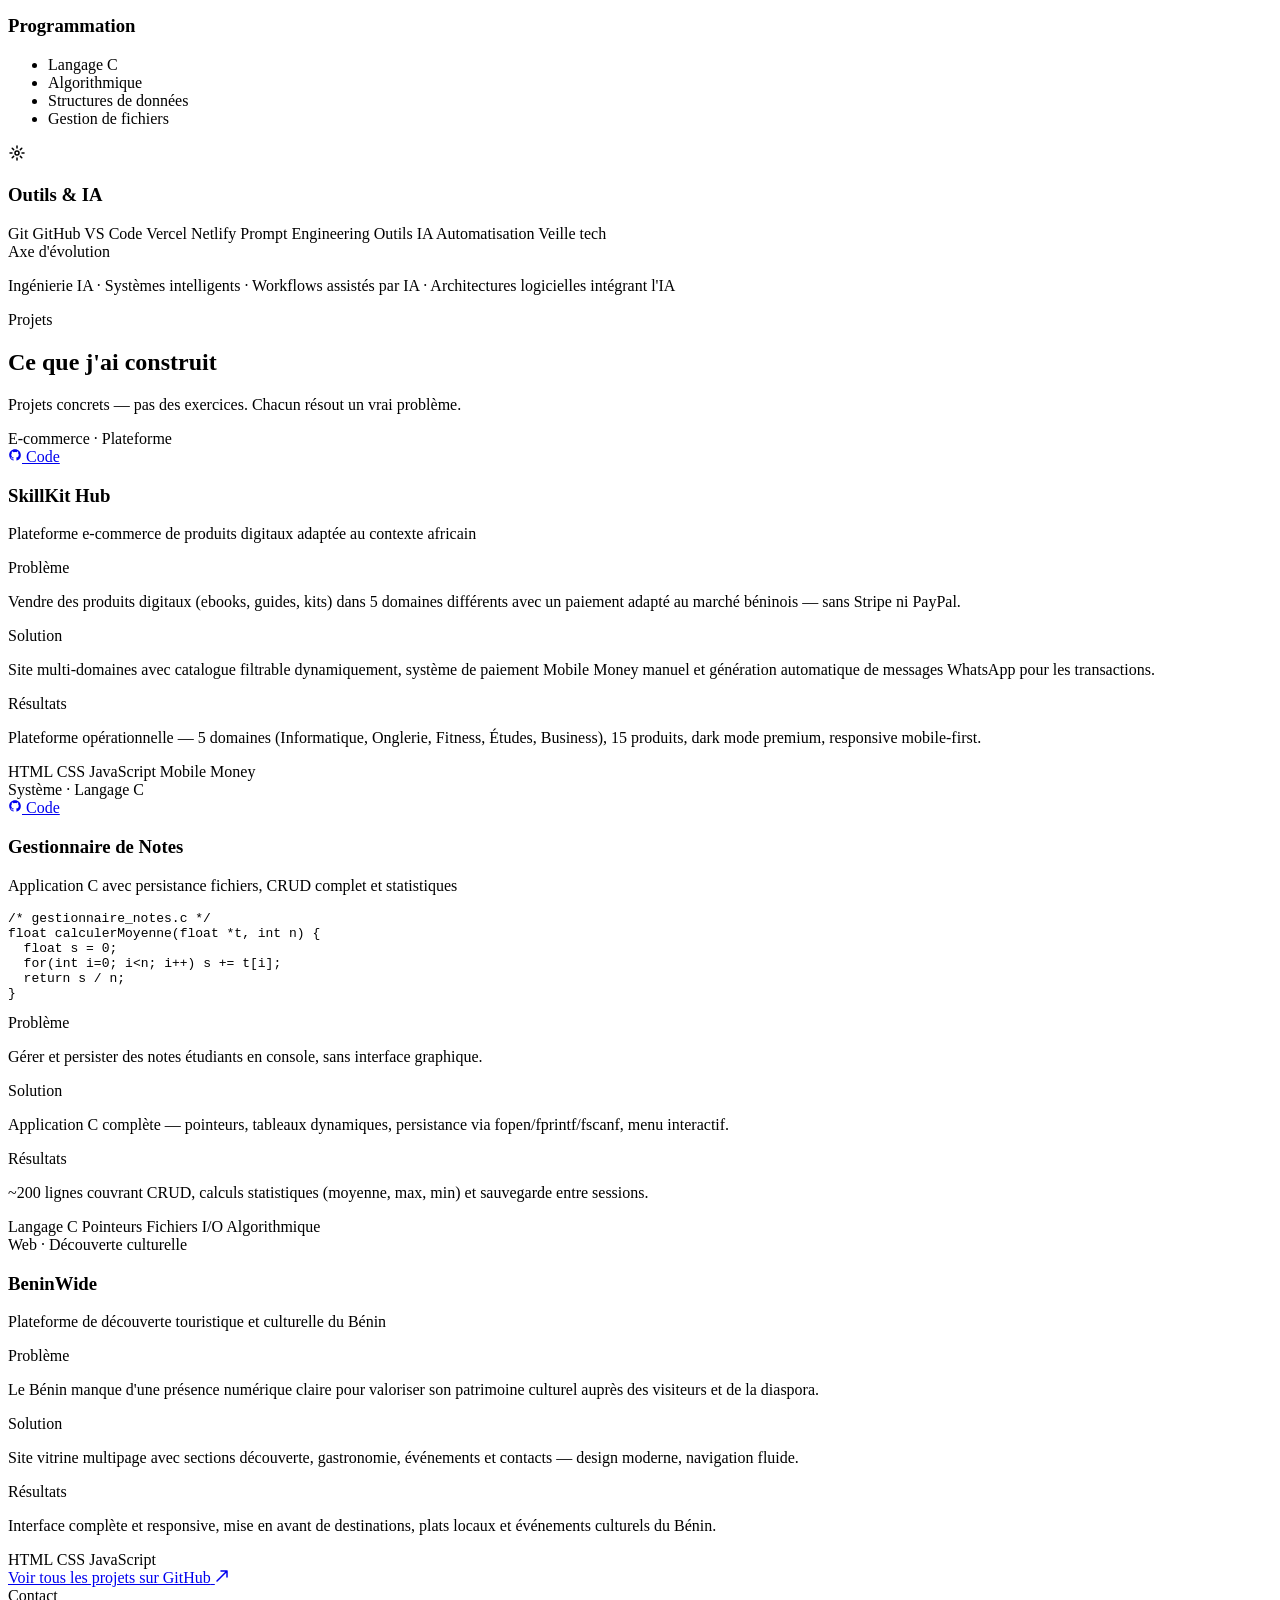
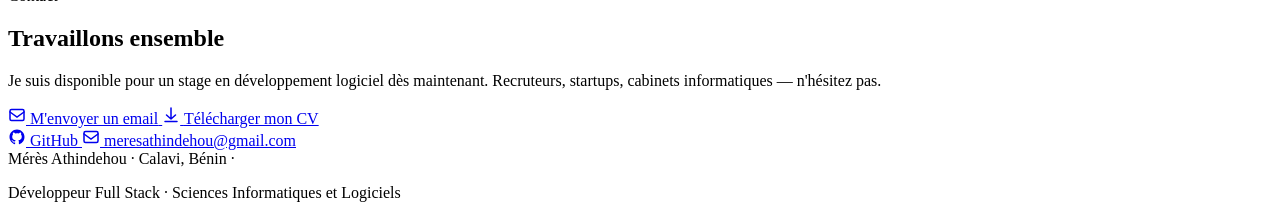
==== commit c1455b54: "Add files via upload" ====
--- a/index.html
+++ b/index.html
@@ -35,11 +35,11 @@
   <link rel="stylesheet" href="https://fonts.googleapis.com/css2?family=Inter:wght@300;400;500;600;700&family=JetBrains+Mono:wght@400;500&display=swap" />
 
   <!-- CSS -->
-  <link rel="stylesheet" href="tokens.css" />
-  <link rel="stylesheet" href="base.css" />
-  <link rel="stylesheet" href="components.css" />
-  <link rel="stylesheet" href="sections.css" />
-  <link rel="stylesheet" href="animations.css" />
+  <link rel="stylesheet" href="css/tokens.css" />
+  <link rel="stylesheet" href="css/base.css" />
+  <link rel="stylesheet" href="css/components.css" />
+  <link rel="stylesheet" href="css/sections.css" />
+  <link rel="stylesheet" href="css/animations.css" />
 
   <!-- Structured Data -->
   <script type="application/ld+json">
@@ -165,7 +165,7 @@
           </div>
 
           <h1 class="hero-title animate-fade-up delay-1">
-            <span data-i18n="hero.title">Développeur Web</span> 
+            <span data-i18n="hero.title">Développeur Full Stack</span>
             <span class="hero-name">Mérès Athindehou</span>
           </h1>
 
@@ -200,7 +200,7 @@
         <div class="hero-visual animate-fade-up delay-2" aria-hidden="true">
           <div class="hero-photo-wrap">
             <img
-              src="WhatsApp Image 2026-04-27 at 23.39.06.jpeg"
+              src="assets/photo-profil.jpg"
               alt="Mérès Athindehou — Développeur Full Stack"
               class="hero-photo"
               width="320"
@@ -544,7 +544,7 @@
                 <div class="project-meta">
                   <span class="project-type" data-i18n="proj1.type">E-commerce · Plateforme</span>
                   <div class="project-links">
-                    <a href="https://zihcwuqy.mychariow.shop" class="project-link" target="_blank" rel="noopener noreferrer" aria-label="Code GitHub de SkillKit Hub (nouvelle fenêtre)">
+                    <a href="https://github.com/meresathindehou-prog/" class="project-link" target="_blank" rel="noopener noreferrer" aria-label="Code GitHub de SkillKit Hub (nouvelle fenêtre)">
                       <svg width="14" height="14" viewBox="0 0 24 24" fill="currentColor" aria-hidden="true"><path d="M12 2C6.477 2 2 6.484 2 12.017c0 4.425 2.865 8.18 6.839 9.504.5.092.682-.217.682-.483 0-.237-.008-.868-.013-1.703-2.782.605-3.369-1.343-3.369-1.343-.454-1.158-1.11-1.466-1.11-1.466-.908-.62.069-.608.069-.608 1.003.07 1.531 1.032 1.531 1.032.892 1.53 2.341 1.088 2.91.832.092-.647.35-1.088.636-1.338-2.22-.253-4.555-1.113-4.555-4.951 0-1.093.39-1.988 1.029-2.688-.103-.253-.446-1.272.098-2.65 0 0 .84-.27 2.75 1.026A9.564 9.564 0 0112 6.844c.85.004 1.705.115 2.504.337 1.909-1.296 2.747-1.027 2.747-1.027.546 1.379.202 2.398.1 2.651.64.7 1.028 1.595 1.028 2.688 0 3.848-2.339 4.695-4.566 4.943.359.309.678.92.678 1.855 0 1.338-.012 2.419-.012 2.747 0 .268.18.58.688.482A10.019 10.019 0 0022 12.017C22 6.484 17.522 2 12 2z"/></svg>
                       <span data-i18n="projects.code">Code</span>
                     </a>
@@ -734,11 +734,11 @@
   </footer>
 
   <!-- Scripts (module order matters) -->
-  <script src="theme.js"></script>
-  <script src="i18n.js" type="module"></script>
-  <script src="nav.js"></script>
-  <script src="animations.js"></script>
-  <script src="main.js"></script>
+  <script src="js/theme.js"></script>
+  <script src="js/i18n.js" type="module"></script>
+  <script src="js/nav.js"></script>
+  <script src="js/animations.js"></script>
+  <script src="js/main.js"></script>
 
 </body>
 </html>
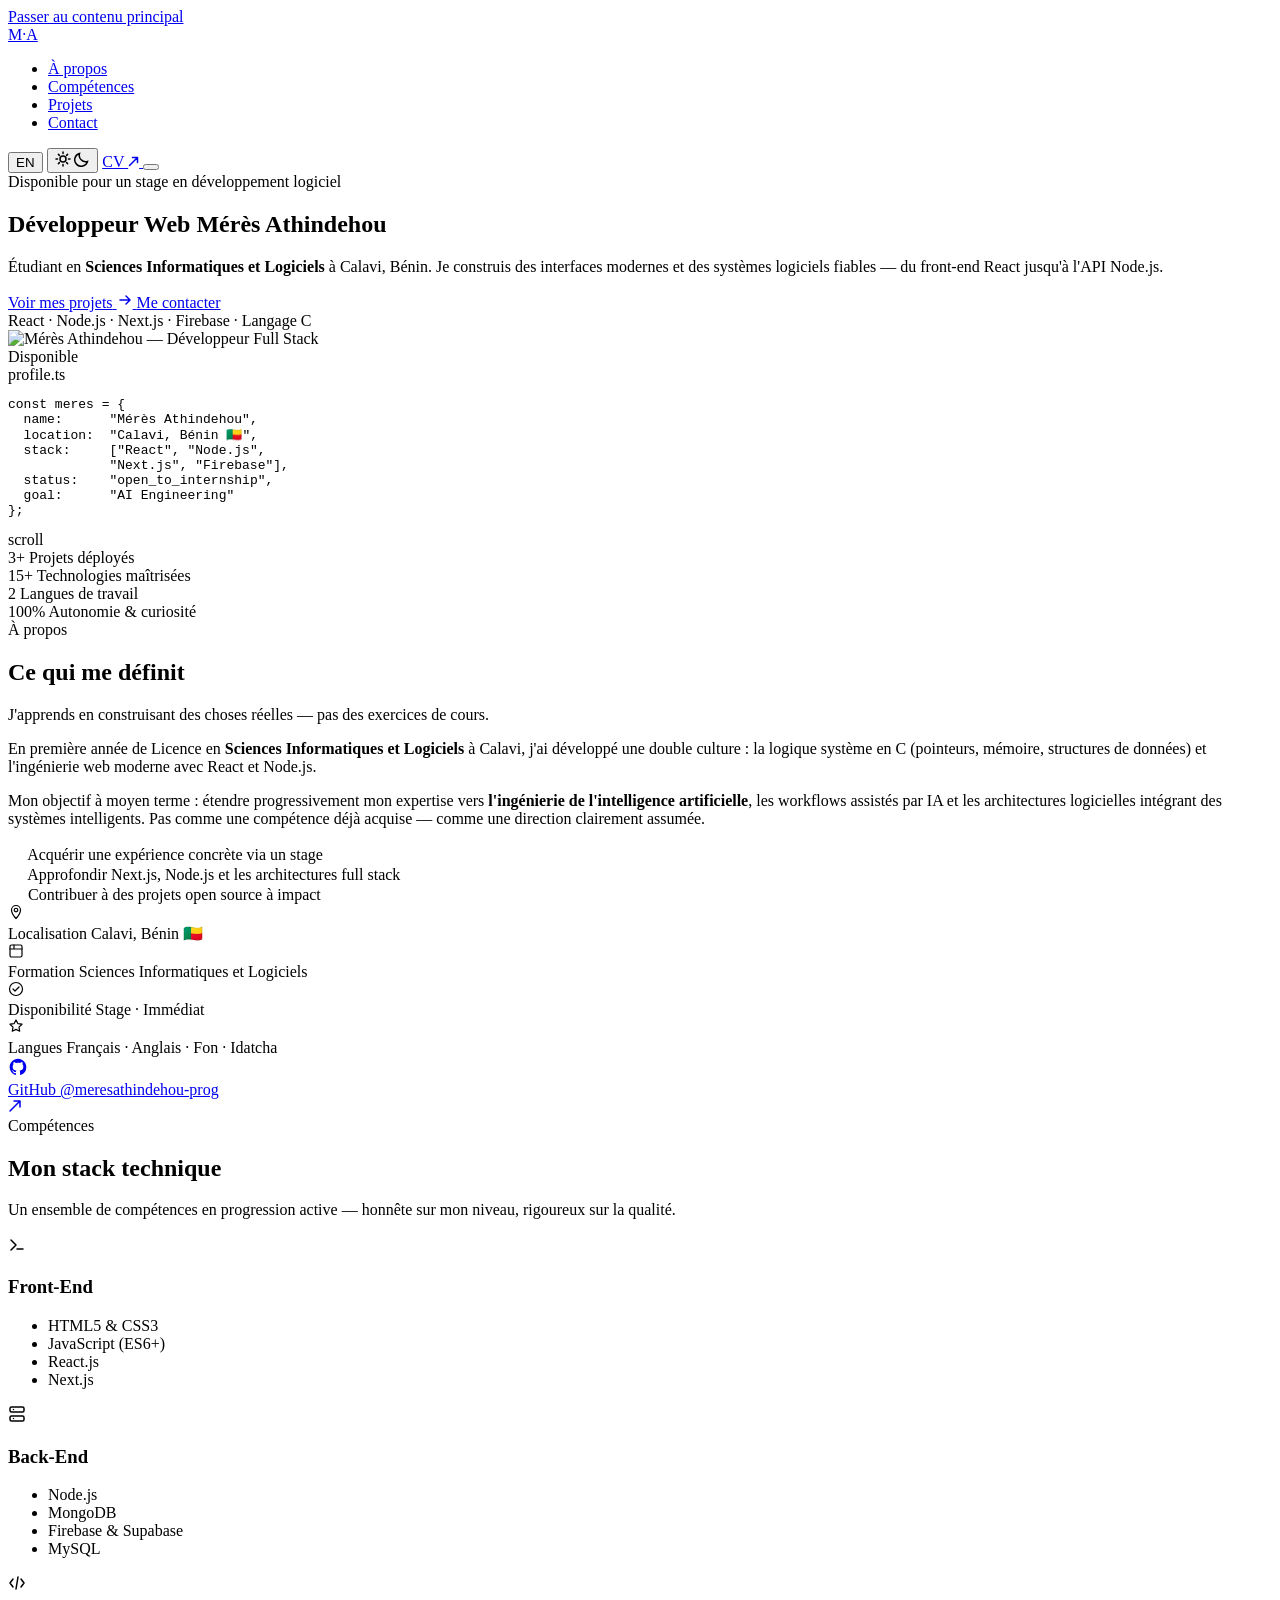
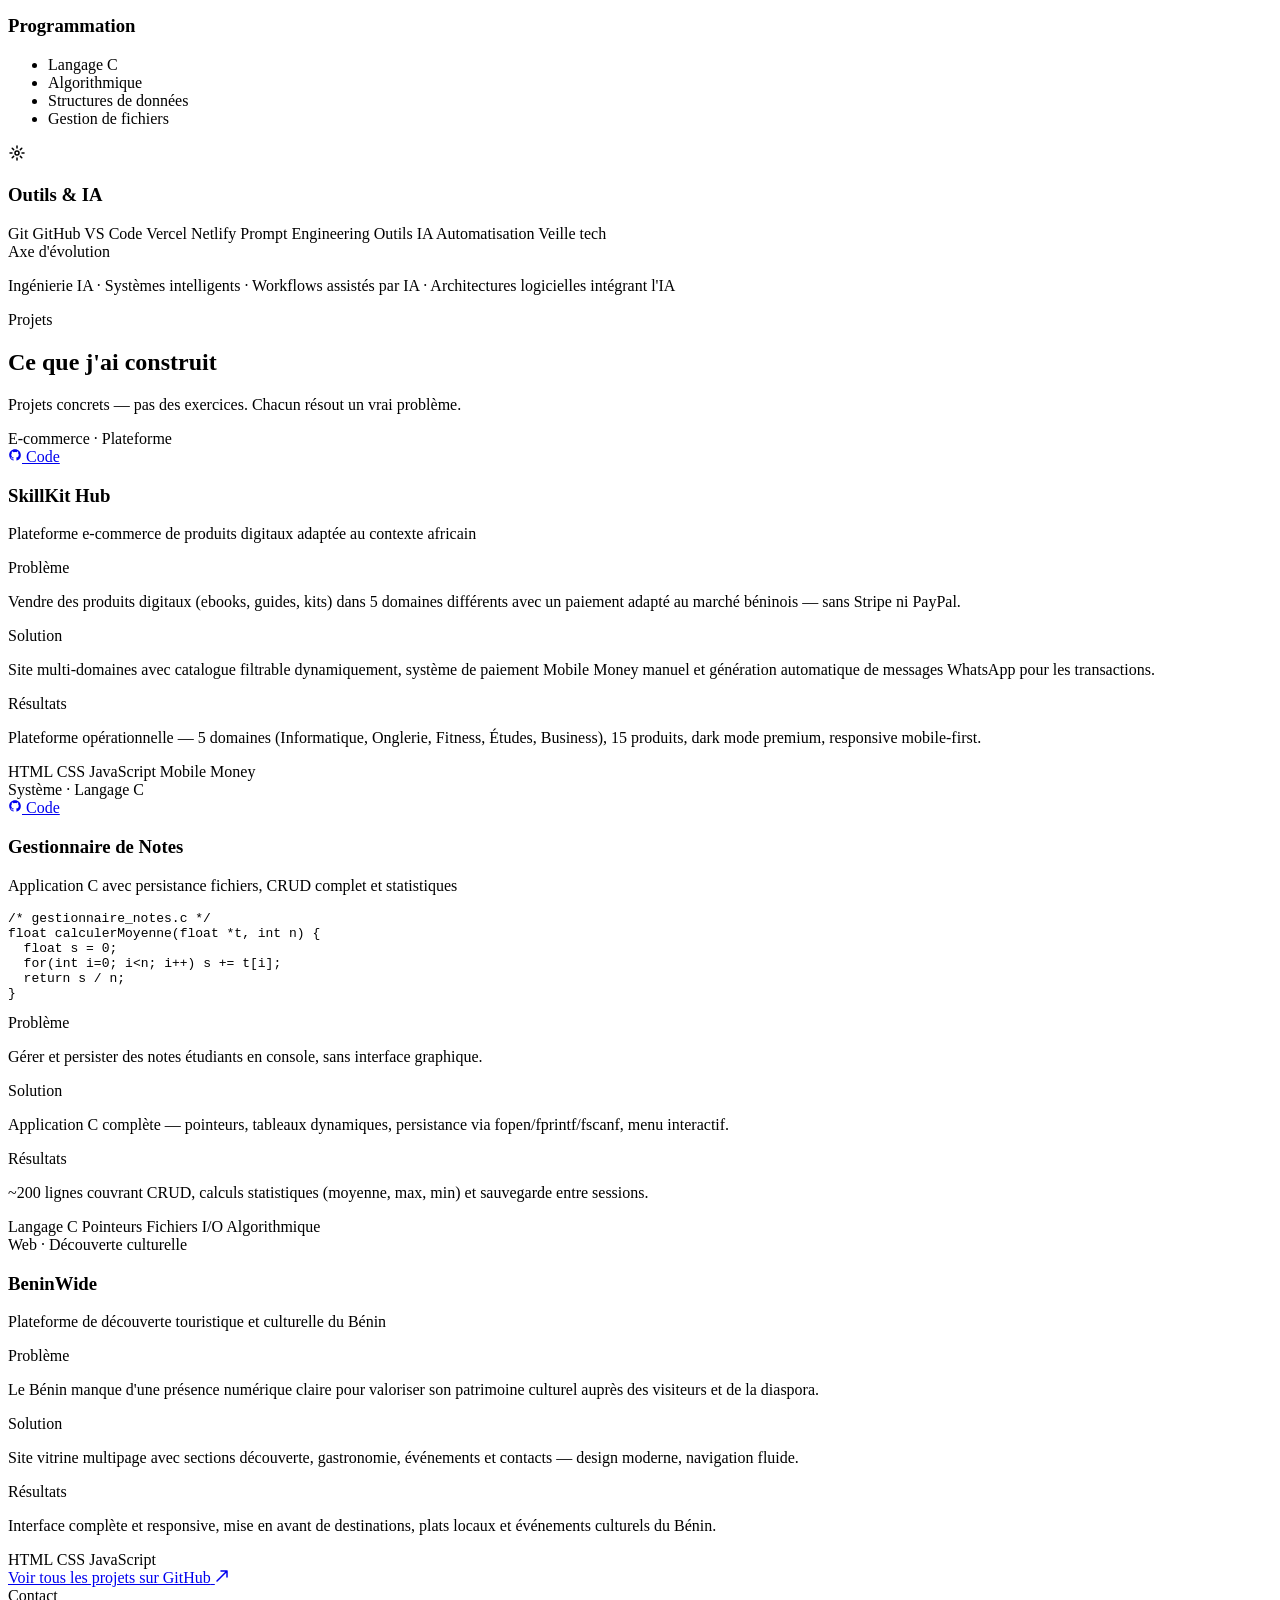
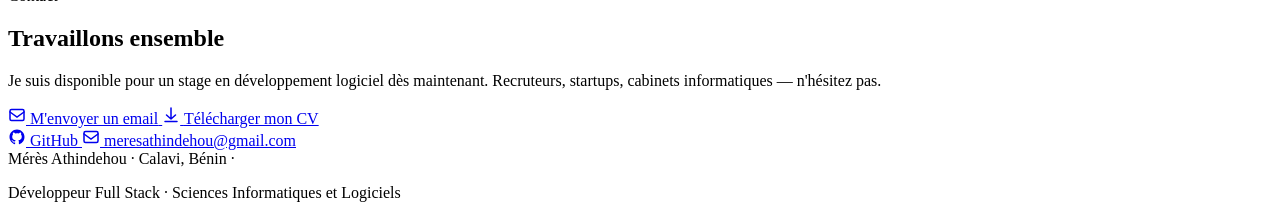
==== commit 86476c17: "Change title from 'Développeur Full Stack' to 'Développeur Web'" ====
--- a/index.html
+++ b/index.html
@@ -165,7 +165,7 @@
           </div>
 
           <h1 class="hero-title animate-fade-up delay-1">
-            <span data-i18n="hero.title">Développeur Full Stack</span>
+            <span data-i18n="hero.title">Développeur Web</span>
             <span class="hero-name">Mérès Athindehou</span>
           </h1>
 
@@ -200,7 +200,7 @@
         <div class="hero-visual animate-fade-up delay-2" aria-hidden="true">
           <div class="hero-photo-wrap">
             <img
-              src="assets/photo-profil.jpg"
+              src=""
               alt="Mérès Athindehou — Développeur Full Stack"
               class="hero-photo"
               width="320"
@@ -544,7 +544,7 @@
                 <div class="project-meta">
                   <span class="project-type" data-i18n="proj1.type">E-commerce · Plateforme</span>
                   <div class="project-links">
-                    <a href="https://github.com/meresathindehou-prog/" class="project-link" target="_blank" rel="noopener noreferrer" aria-label="Code GitHub de SkillKit Hub (nouvelle fenêtre)">
+                    <a href="https://zihcwuqy.mychariow.shop" class="project-link" target="_blank" rel="noopener noreferrer" aria-label="Code GitHub de SkillKit Hub (nouvelle fenêtre)">
                       <svg width="14" height="14" viewBox="0 0 24 24" fill="currentColor" aria-hidden="true"><path d="M12 2C6.477 2 2 6.484 2 12.017c0 4.425 2.865 8.18 6.839 9.504.5.092.682-.217.682-.483 0-.237-.008-.868-.013-1.703-2.782.605-3.369-1.343-3.369-1.343-.454-1.158-1.11-1.466-1.11-1.466-.908-.62.069-.608.069-.608 1.003.07 1.531 1.032 1.531 1.032.892 1.53 2.341 1.088 2.91.832.092-.647.35-1.088.636-1.338-2.22-.253-4.555-1.113-4.555-4.951 0-1.093.39-1.988 1.029-2.688-.103-.253-.446-1.272.098-2.65 0 0 .84-.27 2.75 1.026A9.564 9.564 0 0112 6.844c.85.004 1.705.115 2.504.337 1.909-1.296 2.747-1.027 2.747-1.027.546 1.379.202 2.398.1 2.651.64.7 1.028 1.595 1.028 2.688 0 3.848-2.339 4.695-4.566 4.943.359.309.678.92.678 1.855 0 1.338-.012 2.419-.012 2.747 0 .268.18.58.688.482A10.019 10.019 0 0022 12.017C22 6.484 17.522 2 12 2z"/></svg>
                       <span data-i18n="projects.code">Code</span>
                     </a>
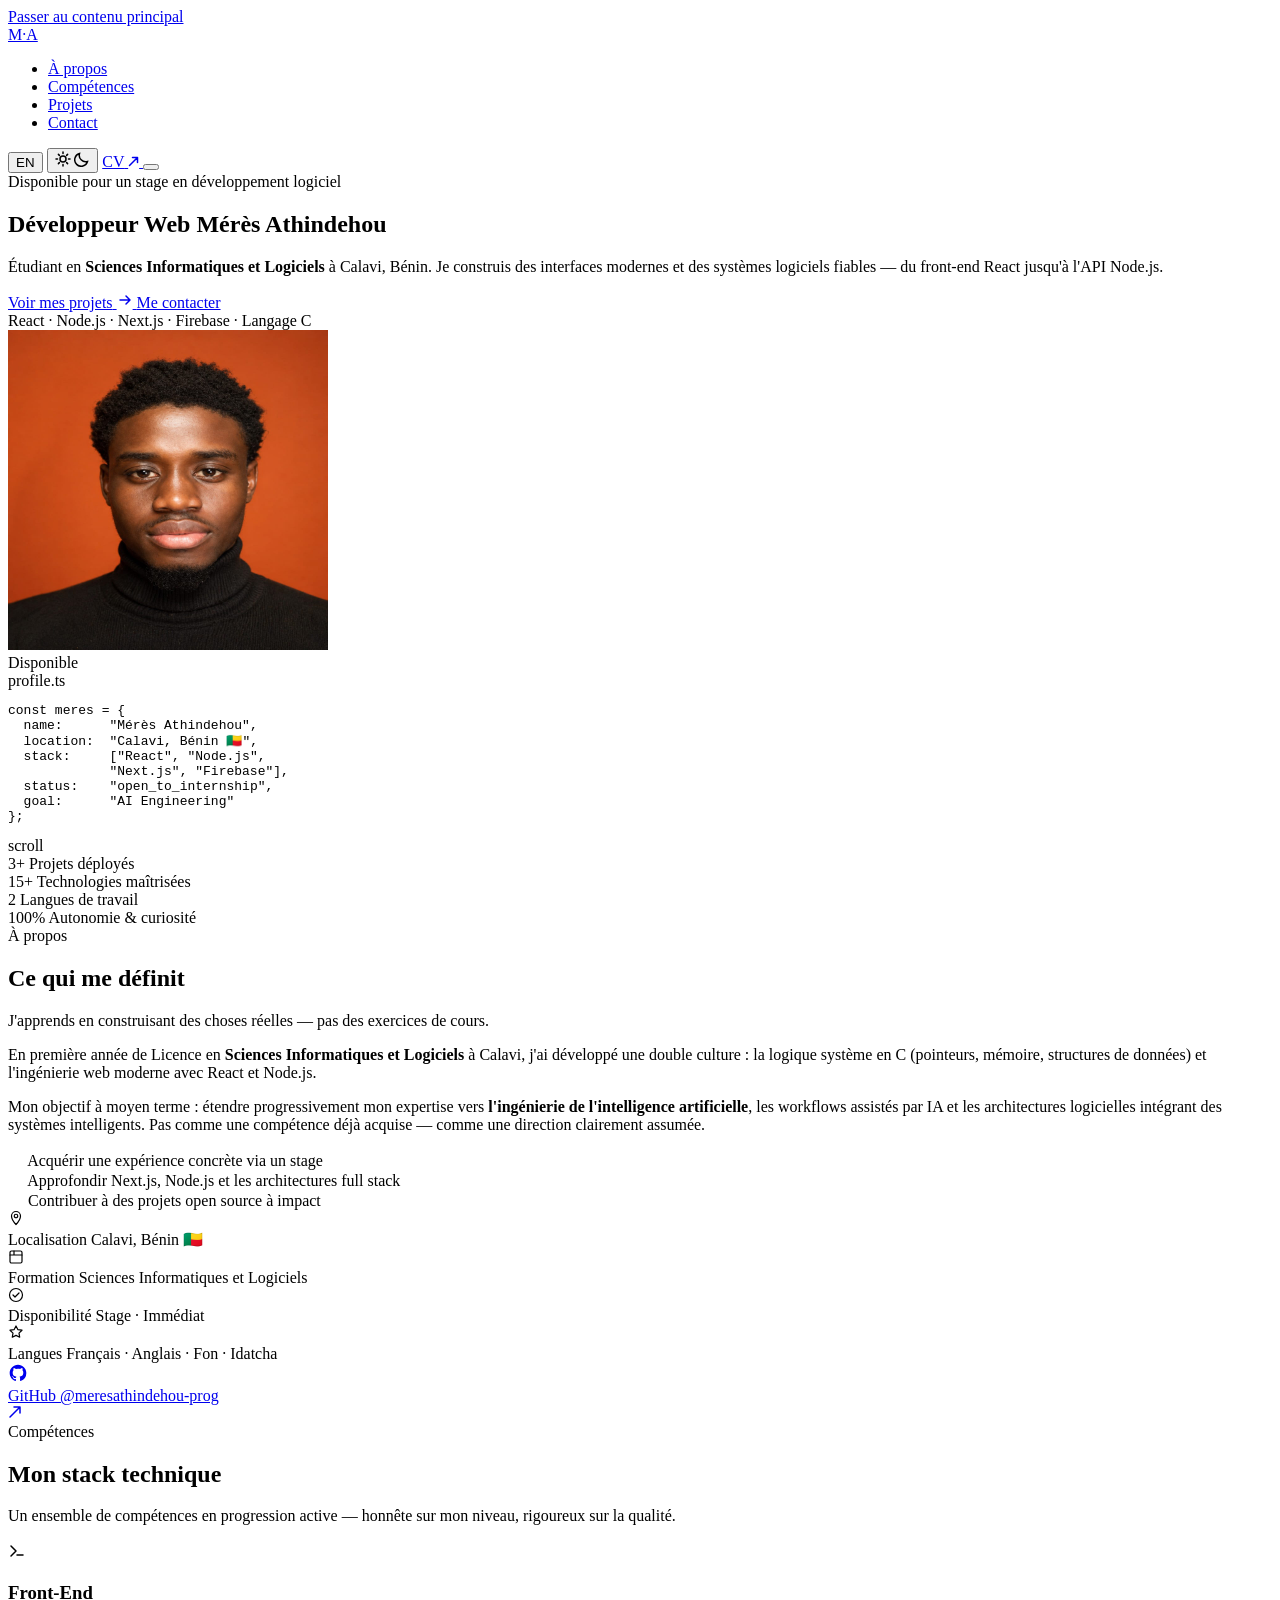
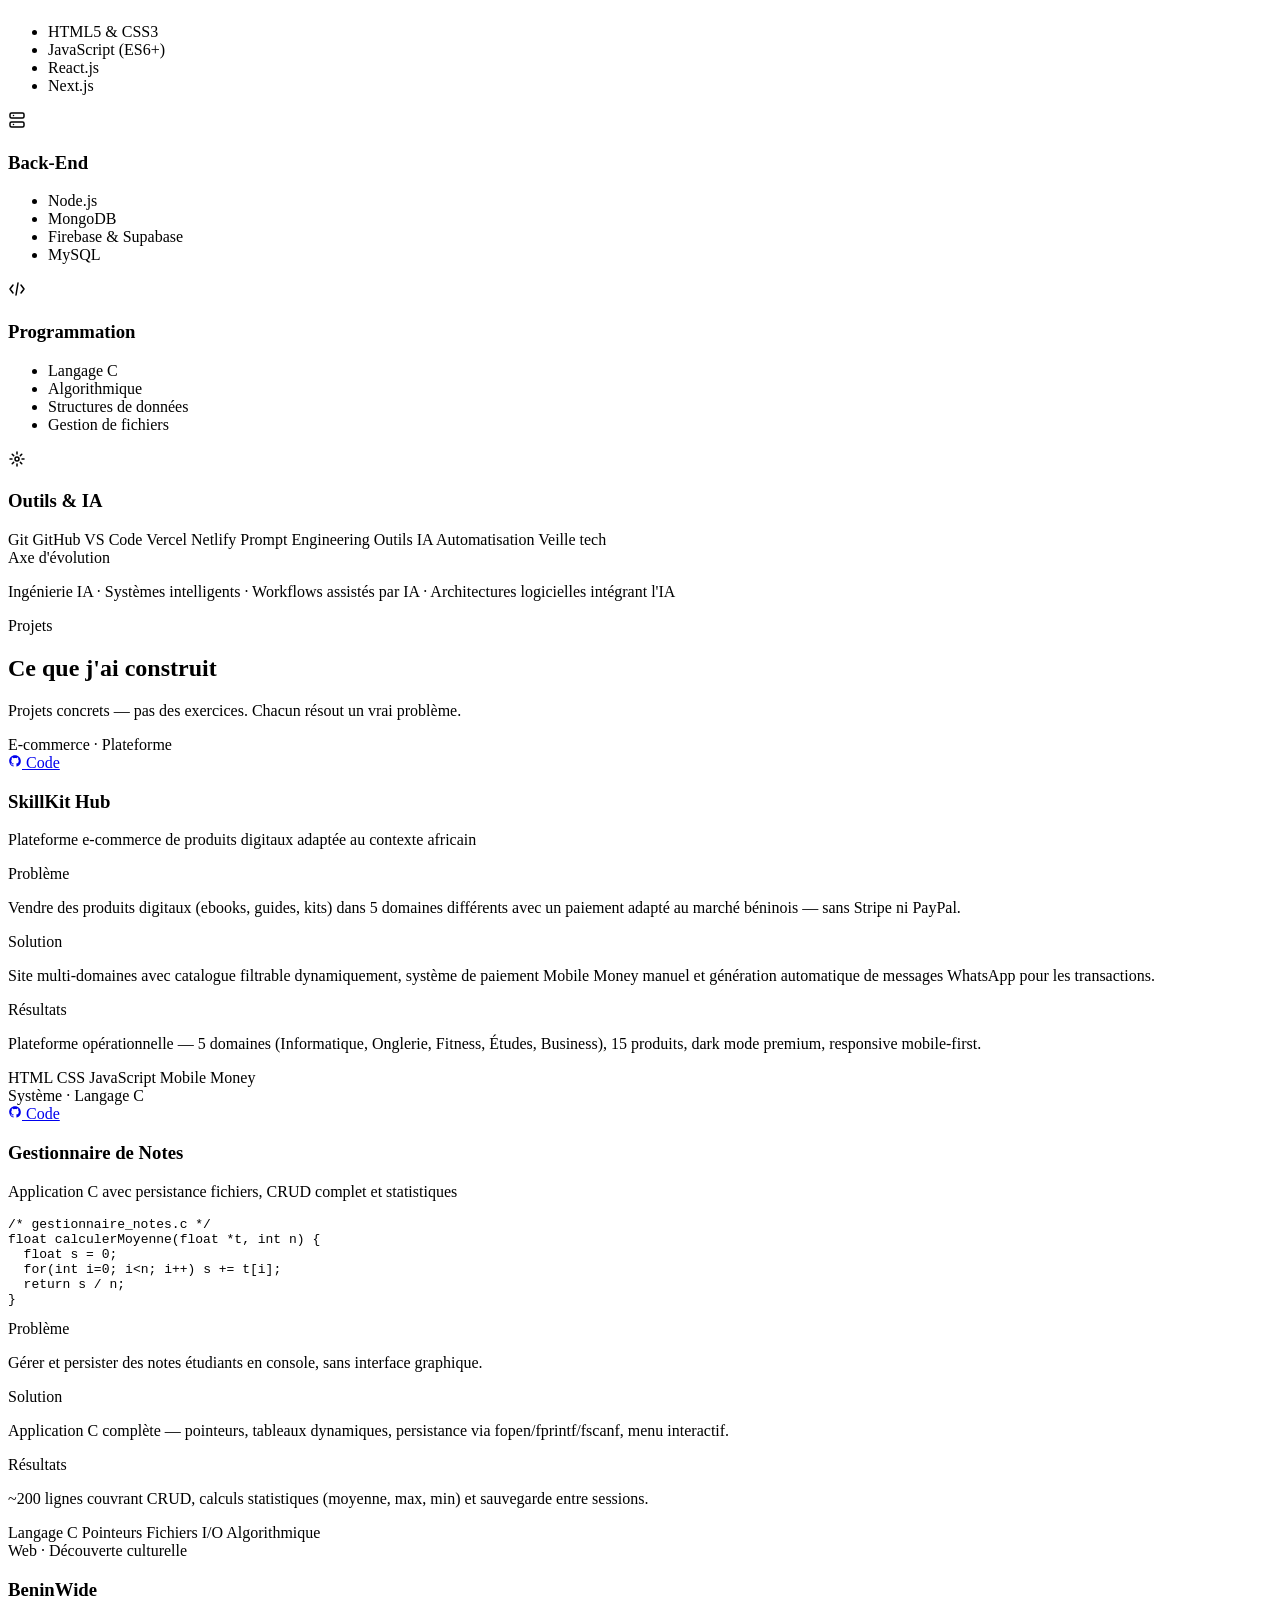
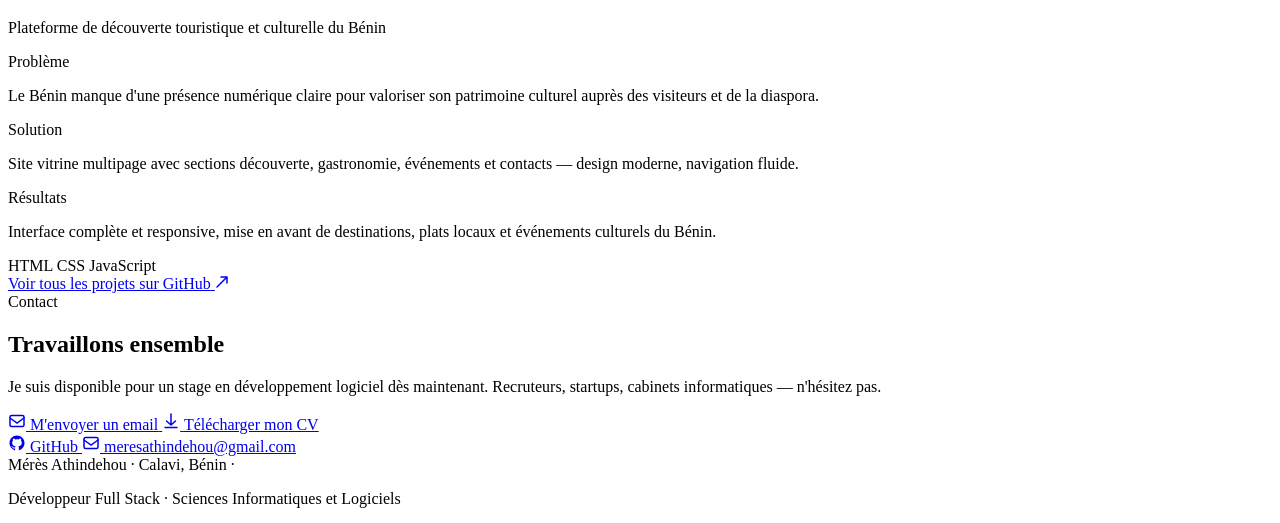
==== commit c465a868: "Change image source in hero visual Updated the image source in the hero visual section." ====
--- a/index.html
+++ b/index.html
@@ -200,7 +200,7 @@
         <div class="hero-visual animate-fade-up delay-2" aria-hidden="true">
           <div class="hero-photo-wrap">
             <img
-              src=""
+              src="WhatsApp Image 2026-04-27 at 23.39.06.jpeg"
               alt="Mérès Athindehou — Développeur Full Stack"
               class="hero-photo"
               width="320"
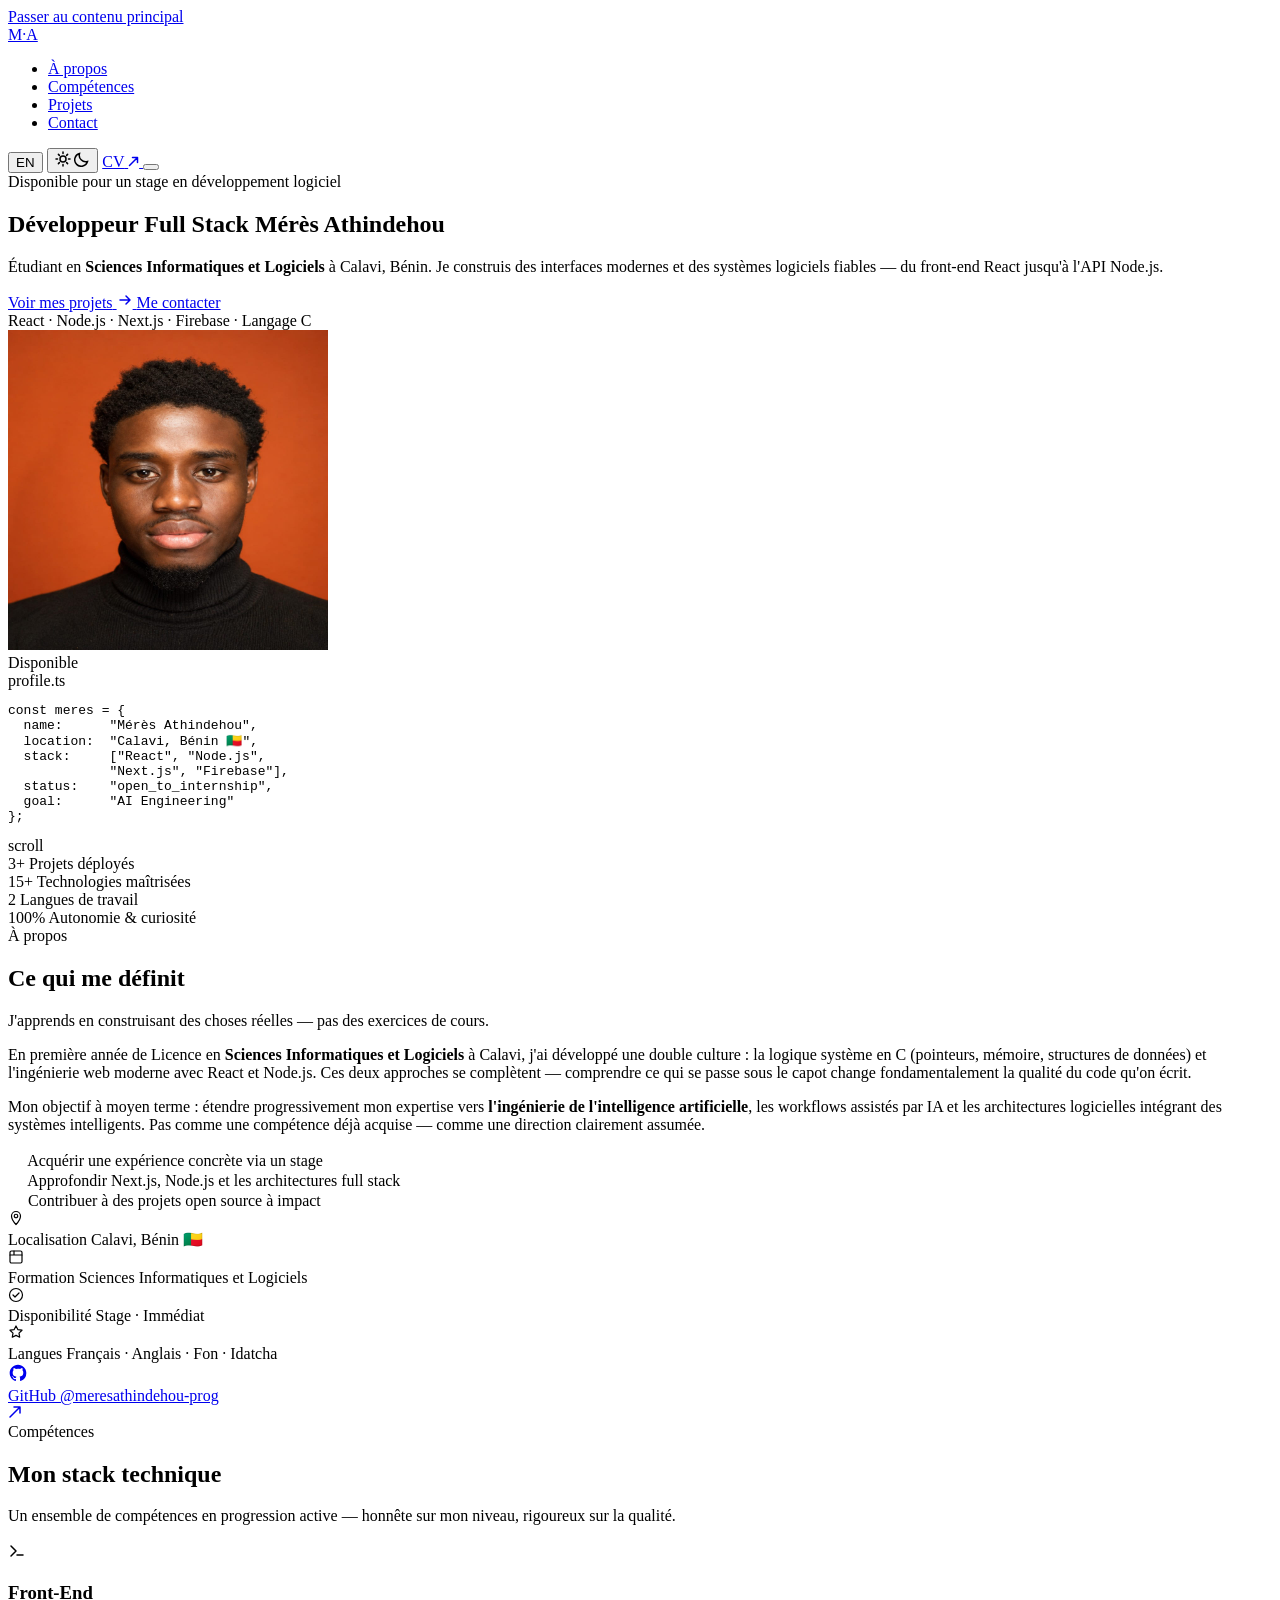
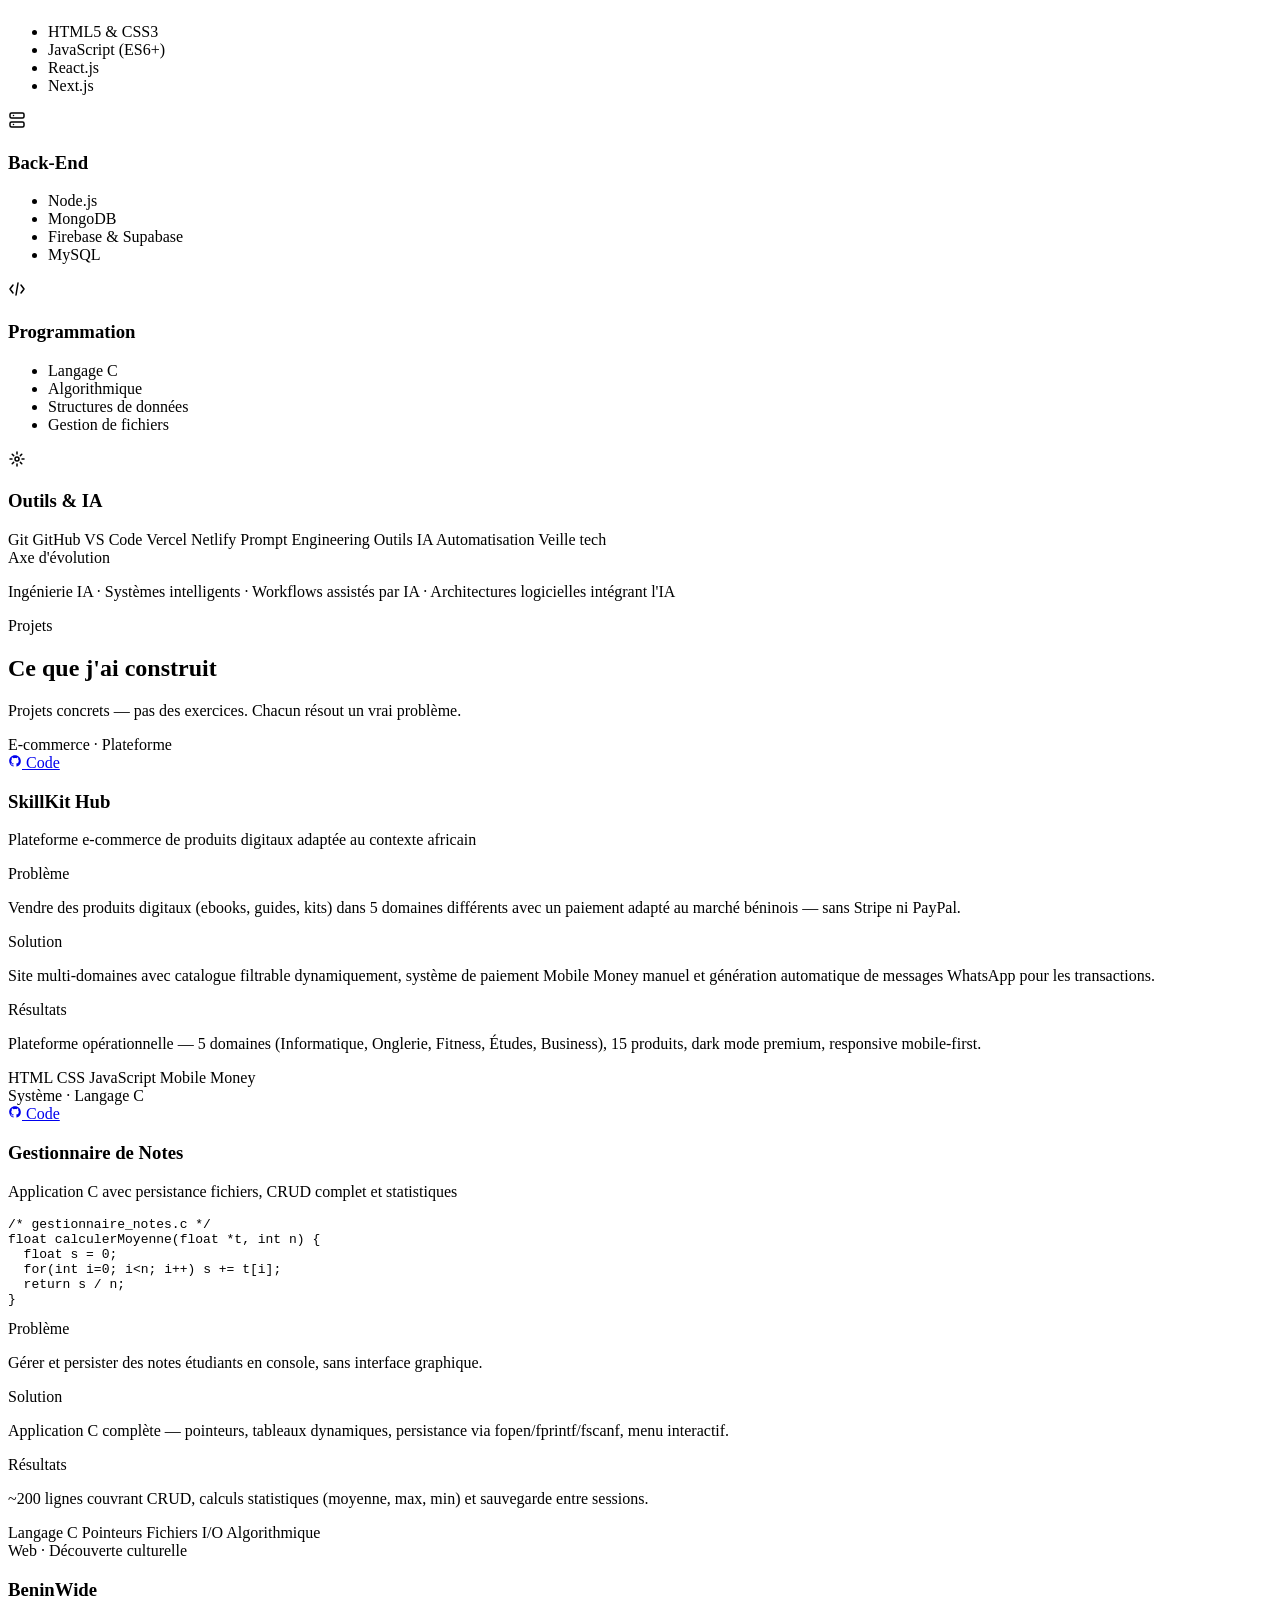
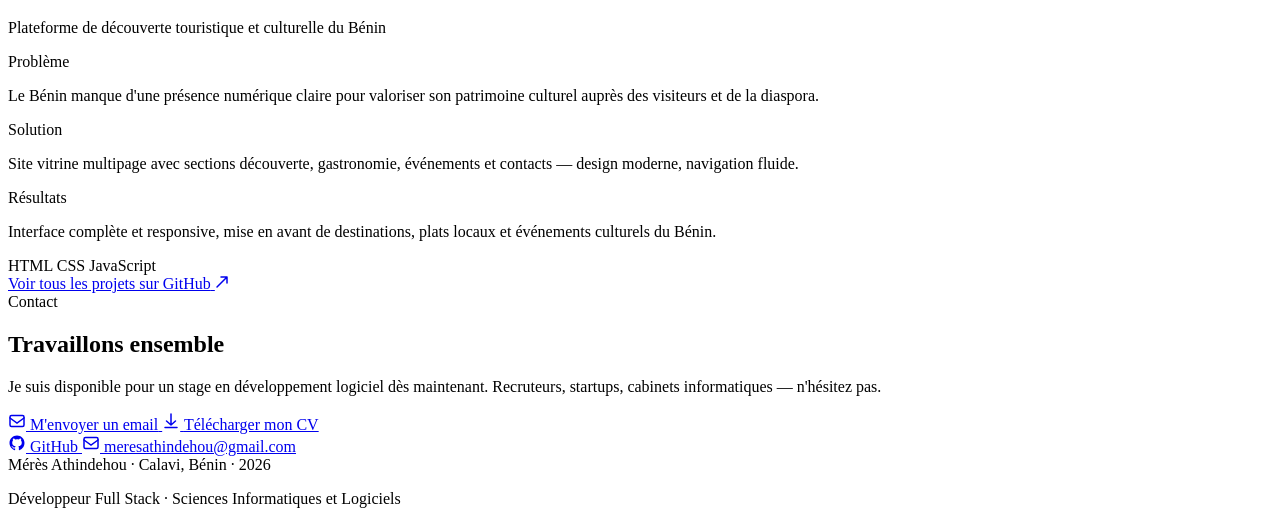
==== commit d082f66f: "Remove 'js/' prefix from script sources" ====
--- a/index.html
+++ b/index.html
@@ -734,11 +734,11 @@
   </footer>
 
   <!-- Scripts (module order matters) -->
-  <script src="js/theme.js"></script>
-  <script src="js/i18n.js" type="module"></script>
-  <script src="js/nav.js"></script>
-  <script src="js/animations.js"></script>
-  <script src="js/main.js"></script>
+  <script src="theme.js"></script>
+  <script src="i18n.js" type="module"></script>
+  <script src="nav.js"></script>
+  <script src="animations.js"></script>
+  <script src="main.js"></script>
 
 </body>
 </html>
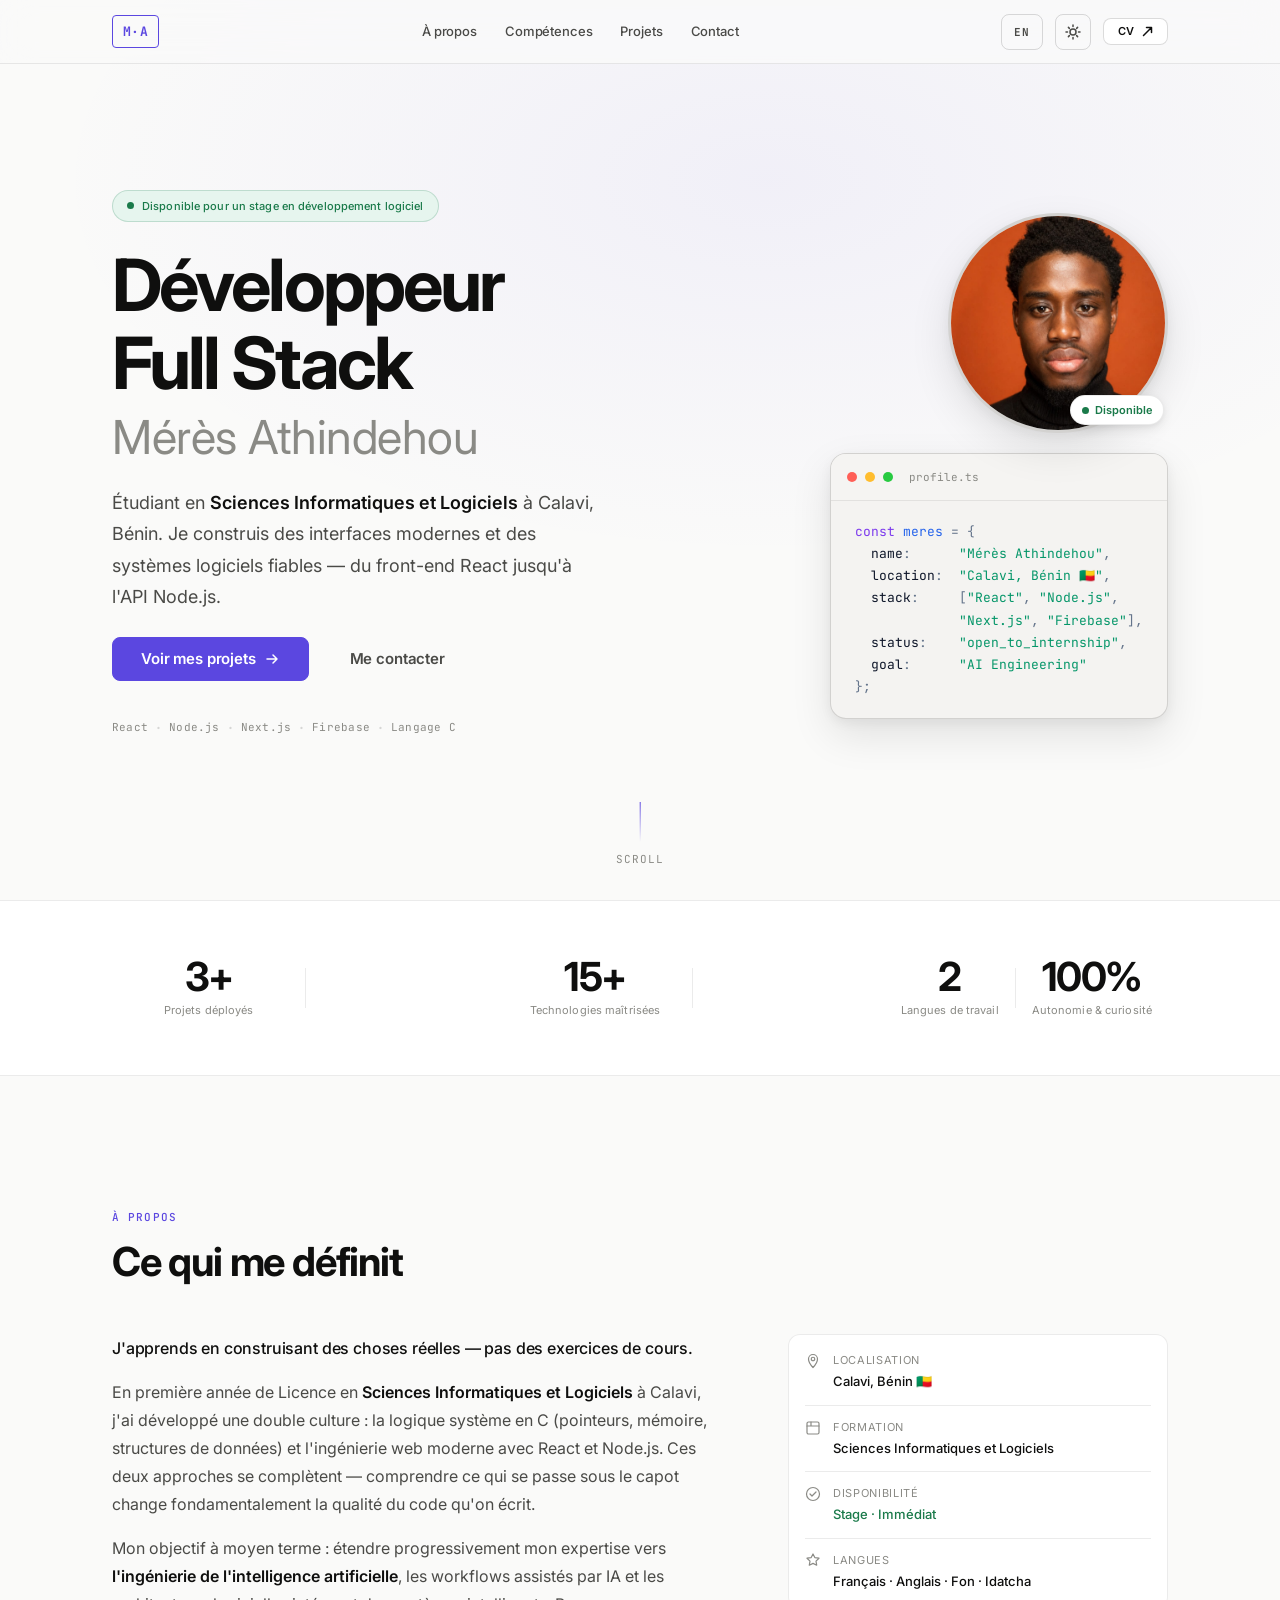
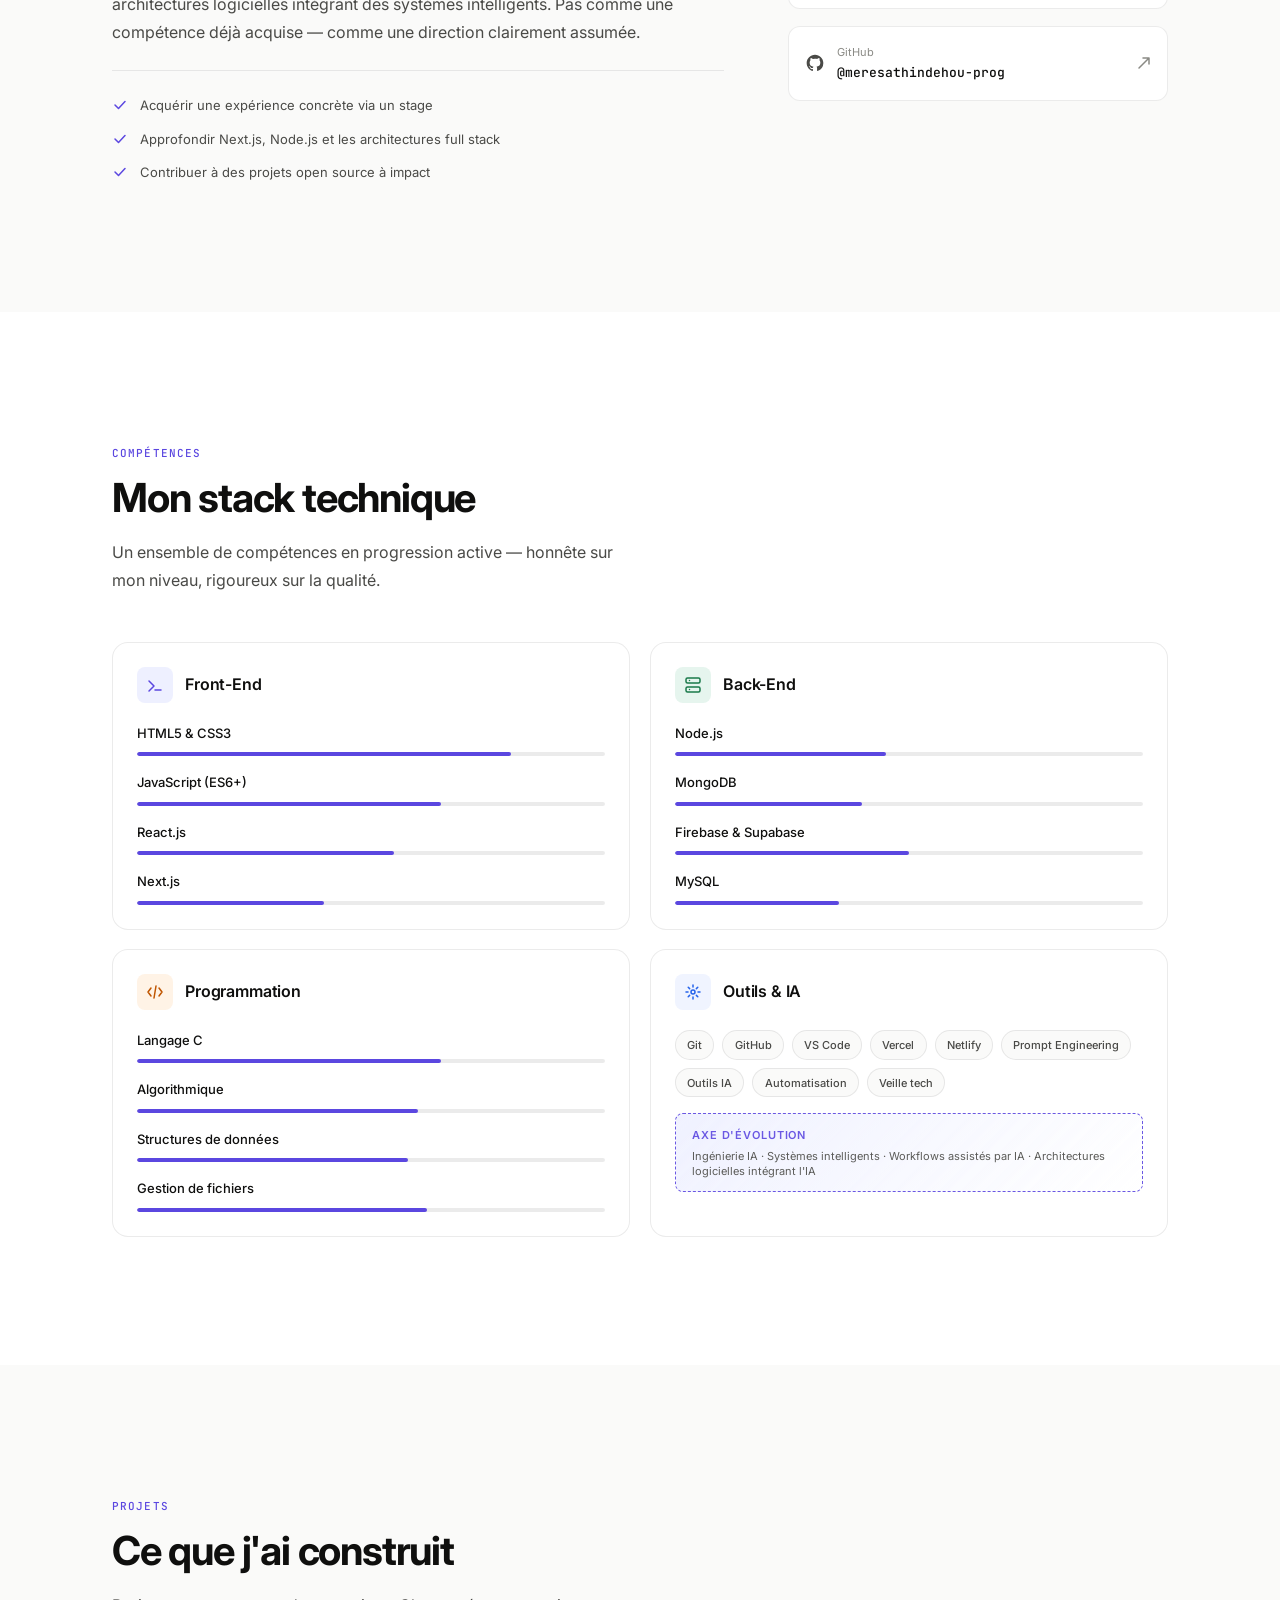
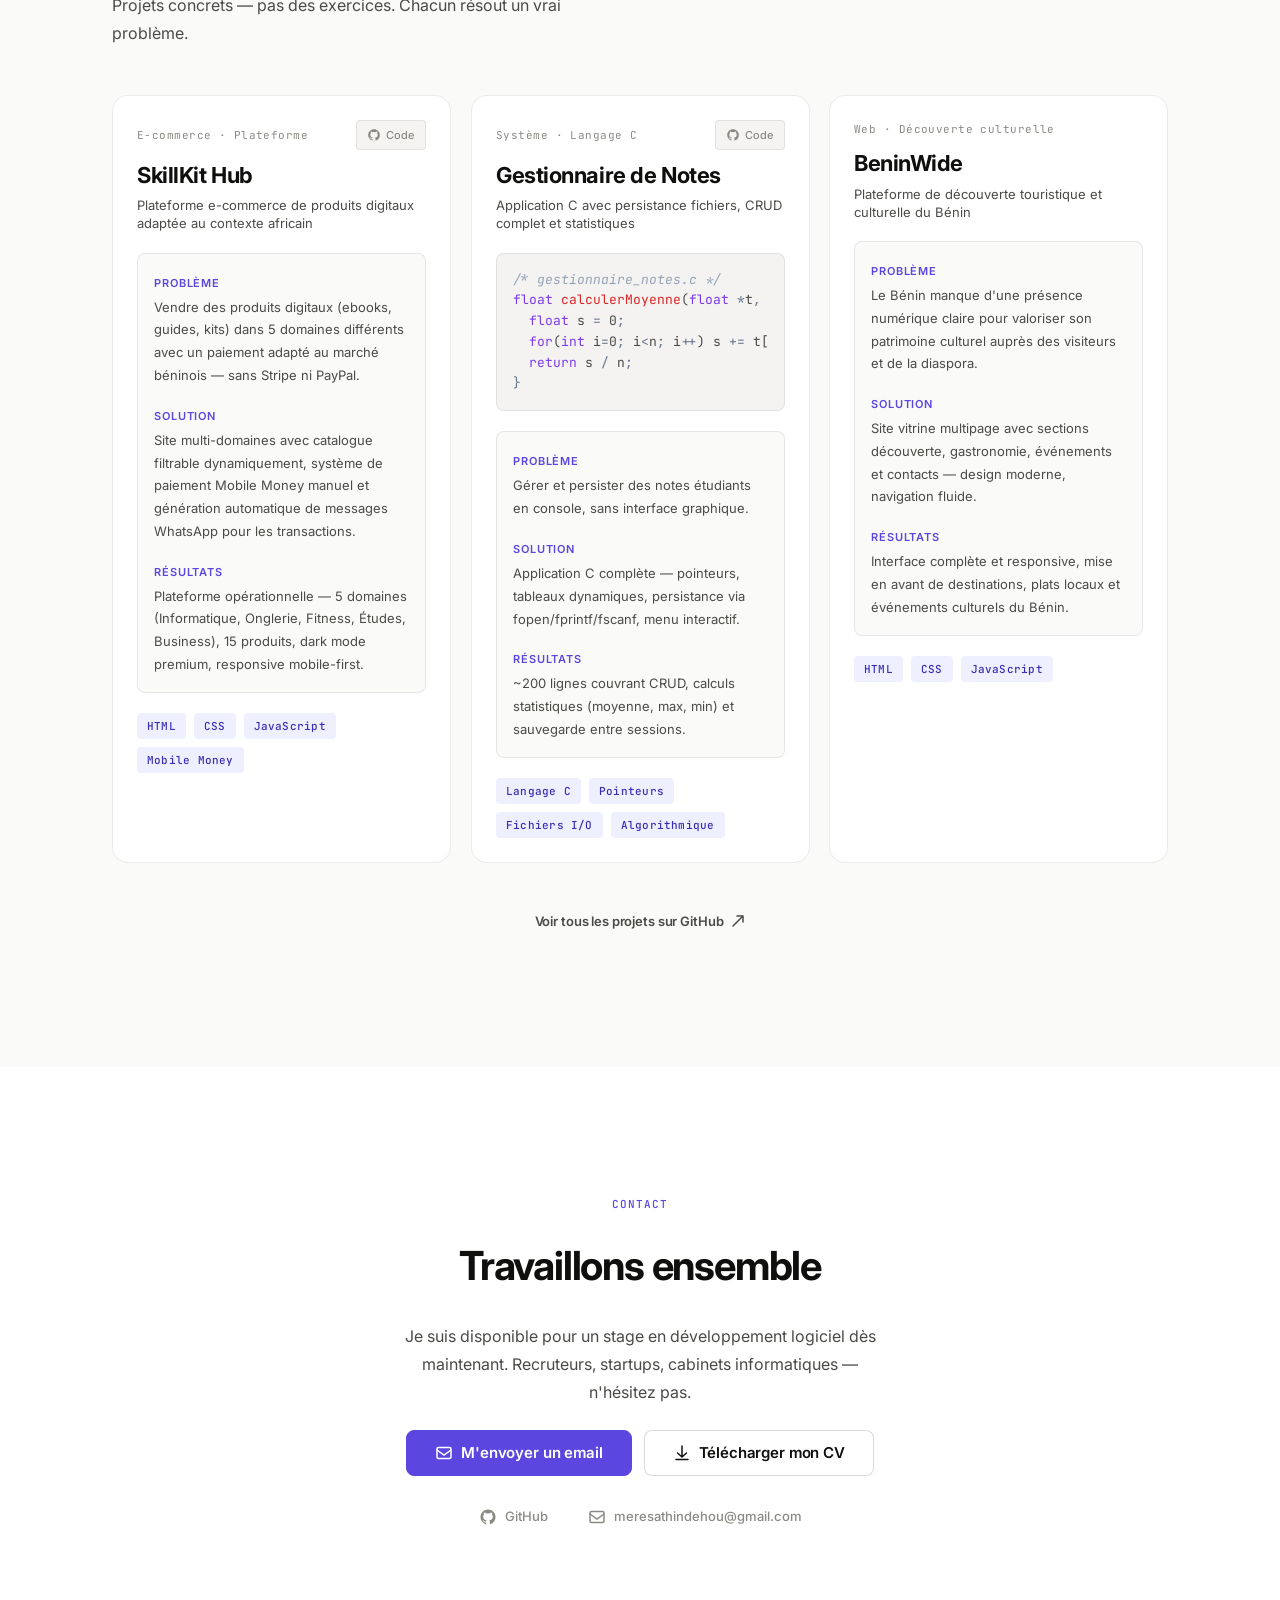
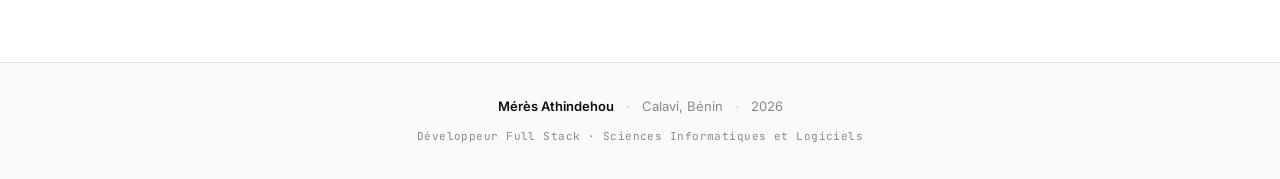
==== commit d62cbc48: "Simplify CSS link paths in index.html" ====
--- a/index.html
+++ b/index.html
@@ -35,11 +35,11 @@
   <link rel="stylesheet" href="https://fonts.googleapis.com/css2?family=Inter:wght@300;400;500;600;700&family=JetBrains+Mono:wght@400;500&display=swap" />
 
   <!-- CSS -->
-  <link rel="stylesheet" href="css/tokens.css" />
-  <link rel="stylesheet" href="css/base.css" />
-  <link rel="stylesheet" href="css/components.css" />
-  <link rel="stylesheet" href="css/sections.css" />
-  <link rel="stylesheet" href="css/animations.css" />
+  <link rel="stylesheet" href="tokens.css" />
+  <link rel="stylesheet" href="base.css" />
+  <link rel="stylesheet" href="components.css" />
+  <link rel="stylesheet" href="sections.css" />
+  <link rel="stylesheet" href="animations.css" />
 
   <!-- Structured Data -->
   <script type="application/ld+json">
--- a/tokens.css
+++ b/tokens.css
@@ -0,0 +1,166 @@
+/* Design Tokens — Mérès Athindehou Portfolio */
+:root {
+  /* Color Palette — Light Mode */
+  --color-bg: #FAFAF9;
+  --color-surface: #FFFFFF;
+  --color-surface-raised: #F5F4F2;
+  --color-border: rgba(0,0,0,0.08);
+  --color-border-strong: rgba(0,0,0,0.14);
+
+  --color-text-primary: #0F0F0E;
+  --color-text-secondary: #4A4A47;
+  --color-text-muted: #8A8A85;
+
+  /* Accent — a precise electric indigo, not generic blue */
+  --color-accent: #5B47E0;
+  --color-accent-hover: #4835C8;
+  --color-accent-light: #EEF0FF;
+  --color-accent-text: #3B2DB5;
+
+  /* Status */
+  --color-success: #1A7A4A;
+  --color-success-bg: #E6F5EE;
+
+  /* Typography */
+  --font-sans: 'Inter', -apple-system, BlinkMacSystemFont, 'Segoe UI', sans-serif;
+  --font-mono: 'JetBrains Mono', 'Fira Code', 'Cascadia Code', monospace;
+
+  --font-size-xs: 0.6875rem;
+  --font-size-sm: 0.8125rem;
+  --font-size-base: 0.9375rem;
+  --font-size-md: 1rem;
+  --font-size-lg: 1.125rem;
+  --font-size-xl: 1.375rem;
+  --font-size-2xl: 1.875rem;
+  --font-size-3xl: 2.5rem;
+  --font-size-4xl: 3.25rem;
+  --font-size-5xl: 4.5rem;
+
+  --line-height-tight: 1.2;
+  --line-height-snug: 1.4;
+  --line-height-base: 1.65;
+  --line-height-relaxed: 1.75;
+
+  --font-weight-normal: 400;
+  --font-weight-medium: 500;
+  --font-weight-semibold: 600;
+  --font-weight-bold: 700;
+
+  /* Spacing */
+  --space-1: 0.25rem;
+  --space-2: 0.5rem;
+  --space-3: 0.75rem;
+  --space-4: 1rem;
+  --space-5: 1.25rem;
+  --space-6: 1.5rem;
+  --space-8: 2rem;
+  --space-10: 2.5rem;
+  --space-12: 3rem;
+  --space-16: 4rem;
+  --space-20: 5rem;
+  --space-24: 6rem;
+  --space-32: 8rem;
+
+  /* Radius */
+  --radius-sm: 4px;
+  --radius-md: 8px;
+  --radius-lg: 12px;
+  --radius-xl: 16px;
+  --radius-full: 9999px;
+
+  /* Shadows */
+  --shadow-sm: 0 1px 3px rgba(0,0,0,0.06), 0 1px 2px rgba(0,0,0,0.04);
+  --shadow-md: 0 4px 12px rgba(0,0,0,0.08), 0 2px 4px rgba(0,0,0,0.04);
+  --shadow-lg: 0 16px 40px rgba(0,0,0,0.10), 0 4px 12px rgba(0,0,0,0.05);
+  --shadow-focus: 0 0 0 3px rgba(91,71,224,0.2);
+
+  /* Transitions */
+  --transition-fast: 120ms cubic-bezier(0.4, 0, 0.2, 1);
+  --transition-base: 220ms cubic-bezier(0.4, 0, 0.2, 1);
+  --transition-slow: 400ms cubic-bezier(0.4, 0, 0.2, 1);
+
+  /* Layout */
+  --container-max: 1120px;
+  --container-pad: clamp(1rem, 4vw, 2rem);
+  --nav-height: 64px;
+
+  /* Code colors — light */
+  --code-bg: #F4F3F1;
+  --code-keyword: #7C3AED;
+  --code-string: #059669;
+  --code-number: #D97706;
+  --code-comment: #94A3B8;
+  --code-var: #2563EB;
+  --code-fn: #DC2626;
+  --code-op: #64748B;
+  --code-key: #0F172A;
+  --code-punct: #64748B;
+}
+
+/* Dark Mode */
+[data-theme="dark"] {
+  --color-bg: #0A0A0F;
+  --color-surface: #111118;
+  --color-surface-raised: #1A1A24;
+  --color-border: rgba(255,255,255,0.07);
+  --color-border-strong: rgba(255,255,255,0.12);
+
+  --color-text-primary: #F0EFF5;
+  --color-text-secondary: #9B99A8;
+  --color-text-muted: #5C5A6A;
+
+  --color-accent: #7B68F0;
+  --color-accent-hover: #8F7FF5;
+  --color-accent-light: rgba(123,104,240,0.12);
+  --color-accent-text: #C4BCFF;
+
+  --color-success: #34D399;
+  --color-success-bg: rgba(26,122,74,0.15);
+
+  --code-bg: #0F0F16;
+  --code-keyword: #A78BFA;
+  --code-string: #34D399;
+  --code-number: #FBD38D;
+  --code-comment: #4A5568;
+  --code-var: #60A5FA;
+  --code-fn: #FC8181;
+  --code-op: #718096;
+  --code-key: #E2E8F0;
+  --code-punct: #718096;
+
+  --shadow-sm: 0 1px 3px rgba(0,0,0,0.3), 0 1px 2px rgba(0,0,0,0.2);
+  --shadow-md: 0 4px 12px rgba(0,0,0,0.35), 0 2px 4px rgba(0,0,0,0.2);
+  --shadow-lg: 0 16px 40px rgba(0,0,0,0.4), 0 4px 12px rgba(0,0,0,0.2);
+}
+
+@media (prefers-color-scheme: dark) {
+  :root:not([data-theme="light"]) {
+    --color-bg: #0A0A0F;
+    --color-surface: #111118;
+    --color-surface-raised: #1A1A24;
+    --color-border: rgba(255,255,255,0.07);
+    --color-border-strong: rgba(255,255,255,0.12);
+    --color-text-primary: #F0EFF5;
+    --color-text-secondary: #9B99A8;
+    --color-text-muted: #5C5A6A;
+    --color-accent: #7B68F0;
+    --color-accent-hover: #8F7FF5;
+    --color-accent-light: rgba(123,104,240,0.12);
+    --color-accent-text: #C4BCFF;
+    --color-success: #34D399;
+    --color-success-bg: rgba(26,122,74,0.15);
+    --code-bg: #0F0F16;
+    --code-keyword: #A78BFA;
+    --code-string: #34D399;
+    --code-number: #FBD38D;
+    --code-comment: #4A5568;
+    --code-var: #60A5FA;
+    --code-fn: #FC8181;
+    --code-op: #718096;
+    --code-key: #E2E8F0;
+    --code-punct: #718096;
+    --shadow-sm: 0 1px 3px rgba(0,0,0,0.3), 0 1px 2px rgba(0,0,0,0.2);
+    --shadow-md: 0 4px 12px rgba(0,0,0,0.35), 0 2px 4px rgba(0,0,0,0.2);
+    --shadow-lg: 0 16px 40px rgba(0,0,0,0.4), 0 4px 12px rgba(0,0,0,0.2);
+  }
+}
--- a/base.css
+++ b/base.css
@@ -0,0 +1,165 @@
+/* Base Styles & Reset */
+*, *::before, *::after {
+  box-sizing: border-box;
+  margin: 0;
+  padding: 0;
+}
+
+html {
+  font-size: 16px;
+  scroll-behavior: smooth;
+  -webkit-text-size-adjust: 100%;
+  text-size-adjust: 100%;
+}
+
+body {
+  font-family: var(--font-sans);
+  font-size: var(--font-size-base);
+  font-weight: var(--font-weight-normal);
+  line-height: var(--line-height-base);
+  color: var(--color-text-primary);
+  background-color: var(--color-bg);
+  transition: background-color var(--transition-slow), color var(--transition-slow);
+  -webkit-font-smoothing: antialiased;
+  -moz-osx-font-smoothing: grayscale;
+  overflow-x: hidden;
+}
+
+/* Skip Link */
+.skip-link {
+  position: absolute;
+  top: -100%;
+  left: 1rem;
+  z-index: 9999;
+  padding: 0.5rem 1rem;
+  background: var(--color-accent);
+  color: white;
+  font-size: var(--font-size-sm);
+  font-weight: var(--font-weight-semibold);
+  border-radius: var(--radius-md);
+  text-decoration: none;
+  transition: top var(--transition-fast);
+}
+.skip-link:focus {
+  top: 1rem;
+}
+
+/* Typography */
+h1, h2, h3, h4, h5, h6 {
+  font-family: var(--font-sans);
+  font-weight: var(--font-weight-semibold);
+  line-height: var(--line-height-tight);
+  color: var(--color-text-primary);
+  letter-spacing: -0.02em;
+}
+
+p {
+  line-height: var(--line-height-relaxed);
+  color: var(--color-text-secondary);
+}
+
+a {
+  color: var(--color-accent);
+  text-decoration: none;
+  transition: color var(--transition-fast);
+}
+a:hover { color: var(--color-accent-hover); }
+
+a:focus-visible {
+  outline: 2px solid var(--color-accent);
+  outline-offset: 3px;
+  border-radius: var(--radius-sm);
+}
+
+code {
+  font-family: var(--font-mono);
+  font-size: 0.85em;
+  background: var(--color-surface-raised);
+  padding: 0.1em 0.4em;
+  border-radius: var(--radius-sm);
+  color: var(--color-text-secondary);
+  border: 1px solid var(--color-border);
+}
+
+pre {
+  font-family: var(--font-mono);
+  font-size: var(--font-size-sm);
+  line-height: 1.6;
+  overflow-x: auto;
+  -webkit-overflow-scrolling: touch;
+}
+
+pre code {
+  background: none;
+  padding: 0;
+  border: none;
+  font-size: inherit;
+}
+
+ul, ol { list-style: none; }
+
+img {
+  max-width: 100%;
+  height: auto;
+  display: block;
+}
+
+svg { flex-shrink: 0; }
+
+button {
+  cursor: pointer;
+  background: none;
+  border: none;
+  font-family: inherit;
+}
+
+/* Focus visible for all interactive elements */
+:focus-visible {
+  outline: 2px solid var(--color-accent);
+  outline-offset: 3px;
+}
+
+/* Selection */
+::selection {
+  background: var(--color-accent-light);
+  color: var(--color-accent-text);
+}
+
+/* Container */
+.container {
+  max-width: var(--container-max);
+  margin: 0 auto;
+  padding: 0 var(--container-pad);
+}
+
+/* Utility */
+.sr-only {
+  position: absolute;
+  width: 1px;
+  height: 1px;
+  padding: 0;
+  margin: -1px;
+  overflow: hidden;
+  clip: rect(0, 0, 0, 0);
+  white-space: nowrap;
+  border: 0;
+}
+
+/* Scrollbar */
+::-webkit-scrollbar { width: 6px; height: 6px; }
+::-webkit-scrollbar-track { background: transparent; }
+::-webkit-scrollbar-thumb {
+  background: var(--color-border-strong);
+  border-radius: var(--radius-full);
+}
+::-webkit-scrollbar-thumb:hover { background: var(--color-text-muted); }
+
+/* Reduced Motion */
+@media (prefers-reduced-motion: reduce) {
+  *, *::before, *::after {
+    animation-duration: 0.01ms !important;
+    animation-iteration-count: 1 !important;
+    transition-duration: 0.01ms !important;
+    scroll-behavior: auto !important;
+  }
+}
--- a/components.css
+++ b/components.css
@@ -0,0 +1,712 @@
+/* Components */
+
+/* ===== BUTTONS ===== */
+.btn {
+  display: inline-flex;
+  align-items: center;
+  gap: 0.5rem;
+  padding: 0.625rem 1.25rem;
+  font-family: var(--font-sans);
+  font-size: var(--font-size-sm);
+  font-weight: var(--font-weight-semibold);
+  line-height: 1;
+  border-radius: var(--radius-md);
+  border: 1.5px solid transparent;
+  cursor: pointer;
+  text-decoration: none;
+  transition:
+    background-color var(--transition-fast),
+    color var(--transition-fast),
+    border-color var(--transition-fast),
+    transform var(--transition-fast),
+    box-shadow var(--transition-fast);
+  white-space: nowrap;
+  position: relative;
+  letter-spacing: -0.01em;
+}
+.btn:hover { transform: translateY(-1px); }
+.btn:active { transform: translateY(0); }
+.btn:focus-visible { box-shadow: var(--shadow-focus); outline: none; }
+
+.btn-primary {
+  background: var(--color-accent);
+  color: #fff;
+  border-color: var(--color-accent);
+}
+.btn-primary:hover {
+  background: var(--color-accent-hover);
+  border-color: var(--color-accent-hover);
+  color: #fff;
+}
+
+.btn-secondary {
+  background: var(--color-surface);
+  color: var(--color-text-primary);
+  border-color: var(--color-border-strong);
+}
+.btn-secondary:hover {
+  background: var(--color-surface-raised);
+  color: var(--color-text-primary);
+  border-color: var(--color-text-muted);
+}
+
+.btn-ghost {
+  background: transparent;
+  color: var(--color-text-secondary);
+  border-color: transparent;
+}
+.btn-ghost:hover {
+  background: var(--color-surface-raised);
+  color: var(--color-text-primary);
+  border-color: var(--color-border);
+}
+
+.btn-sm {
+  padding: 0.4375rem 0.875rem;
+  font-size: var(--font-size-xs);
+}
+.btn-lg {
+  padding: 0.8125rem 1.75rem;
+  font-size: var(--font-size-base);
+}
+.btn-full { width: 100%; justify-content: center; }
+
+/* ===== NAVIGATION ===== */
+.nav-header {
+  position: fixed;
+  top: 0;
+  left: 0;
+  right: 0;
+  z-index: 100;
+  height: var(--nav-height);
+  background: rgba(var(--color-bg-rgb, 250,250,249), 0.85);
+  backdrop-filter: blur(16px) saturate(180%);
+  -webkit-backdrop-filter: blur(16px) saturate(180%);
+  border-bottom: 1px solid var(--color-border);
+  transition: background-color var(--transition-slow), border-color var(--transition-slow);
+}
+
+[data-theme="dark"] .nav-header,
+@media (prefers-color-scheme: dark) {
+  :root:not([data-theme="light"]) .nav-header {
+    background: rgba(10,10,15,0.85);
+  }
+}
+
+.nav-container {
+  display: flex;
+  align-items: center;
+  justify-content: space-between;
+  height: 100%;
+  max-width: var(--container-max);
+  margin: 0 auto;
+  padding: 0 var(--container-pad);
+  gap: var(--space-6);
+}
+
+.nav-logo {
+  text-decoration: none;
+  display: flex;
+  align-items: center;
+}
+.logo-mark {
+  font-family: var(--font-mono);
+  font-size: var(--font-size-sm);
+  font-weight: var(--font-weight-bold);
+  color: var(--color-accent);
+  letter-spacing: 0.05em;
+  padding: 0.3rem 0.6rem;
+  border: 1.5px solid var(--color-accent);
+  border-radius: var(--radius-sm);
+  transition: background var(--transition-fast);
+}
+.nav-logo:hover .logo-mark {
+  background: var(--color-accent-light);
+}
+
+.nav-links {
+  display: flex;
+  align-items: center;
+  gap: var(--space-1);
+}
+
+.nav-link {
+  font-size: var(--font-size-sm);
+  font-weight: var(--font-weight-medium);
+  color: var(--color-text-secondary);
+  text-decoration: none;
+  padding: 0.4rem 0.75rem;
+  border-radius: var(--radius-md);
+  transition: color var(--transition-fast), background var(--transition-fast);
+  letter-spacing: -0.01em;
+}
+.nav-link:hover {
+  color: var(--color-text-primary);
+  background: var(--color-surface-raised);
+}
+.nav-link.active {
+  color: var(--color-accent);
+  background: var(--color-accent-light);
+}
+
+.nav-actions {
+  display: flex;
+  align-items: center;
+  gap: var(--space-3);
+}
+
+/* Theme Toggle */
+.theme-toggle {
+  width: 36px;
+  height: 36px;
+  border-radius: var(--radius-md);
+  background: transparent;
+  border: 1.5px solid var(--color-border-strong);
+  color: var(--color-text-secondary);
+  display: flex;
+  align-items: center;
+  justify-content: center;
+  cursor: pointer;
+  transition: all var(--transition-fast);
+  position: relative;
+}
+.theme-toggle:hover {
+  background: var(--color-surface-raised);
+  color: var(--color-text-primary);
+}
+.theme-toggle:focus-visible {
+  outline: 2px solid var(--color-accent);
+  outline-offset: 2px;
+}
+.icon-sun, .icon-moon {
+  position: absolute;
+  transition: opacity var(--transition-fast), transform var(--transition-fast);
+}
+.icon-moon { opacity: 0; transform: rotate(-90deg) scale(0.8); }
+.icon-sun { opacity: 1; transform: rotate(0) scale(1); }
+
+[data-theme="dark"] .icon-sun,
+@media (prefers-color-scheme: dark) {
+  :root:not([data-theme="light"]) .icon-sun {
+    opacity: 0;
+    transform: rotate(90deg) scale(0.8);
+  }
+}
+[data-theme="dark"] .icon-moon,
+@media (prefers-color-scheme: dark) {
+  :root:not([data-theme="light"]) .icon-moon {
+    opacity: 1;
+    transform: rotate(0) scale(1);
+  }
+}
+
+/* Mobile Menu Toggle */
+.mobile-menu-btn {
+  display: none;
+  flex-direction: column;
+  justify-content: center;
+  align-items: center;
+  gap: 5px;
+  width: 36px;
+  height: 36px;
+  border-radius: var(--radius-md);
+  border: 1.5px solid var(--color-border-strong);
+  background: transparent;
+  cursor: pointer;
+  transition: all var(--transition-fast);
+}
+.mobile-menu-btn:hover { background: var(--color-surface-raised); }
+.mobile-menu-btn span {
+  display: block;
+  width: 18px;
+  height: 1.5px;
+  background: var(--color-text-secondary);
+  border-radius: var(--radius-full);
+  transition: all var(--transition-fast);
+}
+
+.mobile-menu-btn[aria-expanded="true"] span:nth-child(1) {
+  transform: translateY(6.5px) rotate(45deg);
+}
+.mobile-menu-btn[aria-expanded="true"] span:nth-child(2) {
+  opacity: 0;
+  transform: scaleX(0);
+}
+.mobile-menu-btn[aria-expanded="true"] span:nth-child(3) {
+  transform: translateY(-6.5px) rotate(-45deg);
+}
+
+/* Mobile Menu */
+.mobile-menu {
+  position: fixed;
+  top: var(--nav-height);
+  left: 0;
+  right: 0;
+  bottom: 0;
+  background: var(--color-bg);
+  padding: var(--space-6) var(--container-pad);
+  z-index: 99;
+  display: flex;
+  flex-direction: column;
+  gap: var(--space-2);
+  border-top: 1px solid var(--color-border);
+  animation: slideDown var(--transition-base) ease forwards;
+}
+.mobile-menu[hidden] { display: none; }
+.mobile-menu ul { display: flex; flex-direction: column; gap: var(--space-2); }
+.mobile-menu .nav-link {
+  display: block;
+  padding: 0.875rem 1rem;
+  font-size: var(--font-size-base);
+  border-radius: var(--radius-lg);
+}
+
+@keyframes slideDown {
+  from { opacity: 0; transform: translateY(-10px); }
+  to { opacity: 1; transform: translateY(0); }
+}
+
+/* ===== SECTION HEADER ===== */
+.section-header {
+  margin-bottom: var(--space-12);
+}
+
+.section-label {
+  display: inline-block;
+  font-family: var(--font-mono);
+  font-size: var(--font-size-xs);
+  font-weight: var(--font-weight-medium);
+  letter-spacing: 0.1em;
+  text-transform: uppercase;
+  color: var(--color-accent);
+  margin-bottom: var(--space-3);
+}
+
+.section-title {
+  font-size: clamp(var(--font-size-2xl), 4vw, var(--font-size-3xl));
+  font-weight: var(--font-weight-bold);
+  color: var(--color-text-primary);
+  letter-spacing: -0.03em;
+  margin-bottom: var(--space-4);
+}
+
+.section-description {
+  font-size: var(--font-size-md);
+  color: var(--color-text-secondary);
+  max-width: 52ch;
+  line-height: var(--line-height-relaxed);
+}
+
+/* ===== CODE WINDOW ===== */
+.code-window {
+  background: var(--code-bg);
+  border-radius: var(--radius-xl);
+  border: 1px solid var(--color-border-strong);
+  overflow: hidden;
+  box-shadow: var(--shadow-lg);
+}
+
+.code-window-header {
+  display: flex;
+  align-items: center;
+  gap: var(--space-2);
+  padding: 0.875rem 1rem;
+  border-bottom: 1px solid var(--color-border);
+  background: var(--color-surface-raised);
+}
+
+.dot {
+  width: 10px;
+  height: 10px;
+  border-radius: var(--radius-full);
+}
+.dot-red { background: #FF5F57; }
+.dot-yellow { background: #FFBD2E; }
+.dot-green { background: #28CA41; }
+
+.code-filename {
+  font-family: var(--font-mono);
+  font-size: var(--font-size-xs);
+  color: var(--color-text-muted);
+  margin-left: var(--space-2);
+}
+
+.code-body {
+  padding: 1.25rem 1.5rem;
+  overflow-x: auto;
+}
+.code-body code {
+  background: none;
+  border: none;
+  padding: 0;
+  font-size: var(--font-size-sm);
+  line-height: 1.7;
+  color: var(--code-key);
+}
+
+/* Syntax highlighting */
+.token-keyword { color: var(--code-keyword); }
+.token-str { color: var(--code-string); }
+.token-var { color: var(--code-var); }
+.token-key { color: var(--code-key); }
+.token-op { color: var(--code-op); }
+.token-punct { color: var(--code-punct); }
+.token-fn { color: var(--code-fn); }
+.token-comment { color: var(--code-comment); font-style: italic; }
+
+/* ===== INFO CARD ===== */
+.info-card {
+  background: var(--color-surface);
+  border: 1px solid var(--color-border);
+  border-radius: var(--radius-lg);
+  padding: var(--space-4);
+  display: flex;
+  flex-direction: column;
+  gap: 0;
+}
+
+.info-row {
+  display: flex;
+  align-items: flex-start;
+  gap: var(--space-3);
+  padding: var(--space-3) 0;
+  border-bottom: 1px solid var(--color-border);
+}
+.info-row:last-child { border-bottom: none; padding-bottom: 0; }
+.info-row:first-child { padding-top: 0; }
+
+.info-row svg { color: var(--color-text-muted); margin-top: 2px; flex-shrink: 0; }
+
+.info-label {
+  display: block;
+  font-size: var(--font-size-xs);
+  color: var(--color-text-muted);
+  text-transform: uppercase;
+  letter-spacing: 0.06em;
+  margin-bottom: 2px;
+}
+.info-value {
+  display: block;
+  font-size: var(--font-size-sm);
+  color: var(--color-text-primary);
+  font-weight: var(--font-weight-medium);
+}
+.info-available {
+  color: var(--color-success);
+}
+
+/* ===== GITHUB CARD ===== */
+.github-card {
+  display: flex;
+  align-items: center;
+  gap: var(--space-3);
+  padding: var(--space-4);
+  background: var(--color-surface);
+  border: 1px solid var(--color-border);
+  border-radius: var(--radius-lg);
+  text-decoration: none;
+  color: var(--color-text-primary);
+  margin-top: var(--space-4);
+  transition: all var(--transition-fast);
+}
+.github-card:hover {
+  border-color: var(--color-border-strong);
+  background: var(--color-surface-raised);
+  color: var(--color-text-primary);
+  transform: translateY(-1px);
+  box-shadow: var(--shadow-md);
+}
+.github-card svg:first-child { color: var(--color-text-secondary); flex-shrink: 0; }
+.github-card svg:last-child { color: var(--color-text-muted); margin-left: auto; flex-shrink: 0; }
+
+.github-label {
+  display: block;
+  font-size: var(--font-size-xs);
+  color: var(--color-text-muted);
+  margin-bottom: 1px;
+}
+.github-handle {
+  display: block;
+  font-size: var(--font-size-sm);
+  font-weight: var(--font-weight-medium);
+  font-family: var(--font-mono);
+  color: var(--color-text-primary);
+}
+
+/* ===== PROJECT CARD ===== */
+.project-card {
+  background: var(--color-surface);
+  border: 1px solid var(--color-border);
+  border-radius: var(--radius-xl);
+  overflow: hidden;
+  transition: all var(--transition-base);
+  position: relative;
+}
+.project-card:hover {
+  border-color: var(--color-border-strong);
+  box-shadow: var(--shadow-lg);
+  transform: translateY(-2px);
+}
+
+.project-card-inner { padding: var(--space-6); }
+
+.project-header { margin-bottom: var(--space-5); }
+
+.project-meta {
+  display: flex;
+  align-items: center;
+  justify-content: space-between;
+  margin-bottom: var(--space-3);
+}
+
+.project-type {
+  font-family: var(--font-mono);
+  font-size: var(--font-size-xs);
+  color: var(--color-text-muted);
+  letter-spacing: 0.04em;
+}
+
+.project-links { display: flex; gap: var(--space-2); }
+
+.project-link {
+  display: inline-flex;
+  align-items: center;
+  gap: 5px;
+  font-size: var(--font-size-xs);
+  font-weight: var(--font-weight-medium);
+  color: var(--color-text-muted);
+  padding: 0.3rem 0.65rem;
+  border-radius: var(--radius-sm);
+  border: 1px solid var(--color-border);
+  text-decoration: none;
+  transition: all var(--transition-fast);
+  background: var(--color-surface-raised);
+}
+.project-link:hover {
+  color: var(--color-text-primary);
+  border-color: var(--color-border-strong);
+  background: var(--color-bg);
+}
+
+.project-title {
+  font-size: var(--font-size-xl);
+  font-weight: var(--font-weight-bold);
+  color: var(--color-text-primary);
+  letter-spacing: -0.02em;
+  margin-bottom: var(--space-2);
+}
+
+.project-tagline {
+  font-size: var(--font-size-sm);
+  color: var(--color-text-secondary);
+  line-height: var(--line-height-snug);
+}
+
+/* Case Study */
+.project-case-study {
+  display: flex;
+  flex-direction: column;
+  gap: var(--space-4);
+  margin-bottom: var(--space-5);
+  padding: var(--space-4);
+  background: var(--color-bg);
+  border-radius: var(--radius-md);
+  border: 1px solid var(--color-border);
+}
+
+.case-item {}
+.case-label {
+  display: inline-block;
+  font-size: var(--font-size-xs);
+  font-weight: var(--font-weight-semibold);
+  text-transform: uppercase;
+  letter-spacing: 0.08em;
+  color: var(--color-accent);
+  margin-bottom: var(--space-1);
+}
+.case-text {
+  font-size: var(--font-size-sm);
+  color: var(--color-text-secondary);
+  line-height: var(--line-height-relaxed);
+  margin: 0;
+}
+.case-text code {
+  font-size: 0.8em;
+}
+
+/* Code Preview */
+.project-code-preview {
+  background: var(--code-bg);
+  border: 1px solid var(--color-border);
+  border-radius: var(--radius-md);
+  padding: var(--space-4);
+  margin-bottom: var(--space-5);
+  overflow-x: auto;
+}
+
+/* Tech Badges */
+.project-tech {
+  display: flex;
+  flex-wrap: wrap;
+  gap: var(--space-2);
+}
+.tech-badge {
+  display: inline-block;
+  font-family: var(--font-mono);
+  font-size: var(--font-size-xs);
+  font-weight: var(--font-weight-medium);
+  color: var(--color-accent-text);
+  background: var(--color-accent-light);
+  padding: 0.25rem 0.625rem;
+  border-radius: var(--radius-sm);
+  letter-spacing: 0.02em;
+}
+
+/* ===== SKILL COMPONENTS ===== */
+.skill-category {
+  background: var(--color-surface);
+  border: 1px solid var(--color-border);
+  border-radius: var(--radius-xl);
+  padding: var(--space-6);
+  transition: border-color var(--transition-fast), box-shadow var(--transition-fast);
+}
+.skill-category:hover {
+  border-color: var(--color-border-strong);
+  box-shadow: var(--shadow-sm);
+}
+
+.skill-category-header {
+  display: flex;
+  align-items: center;
+  gap: var(--space-3);
+  margin-bottom: var(--space-5);
+}
+
+.skill-icon {
+  width: 36px;
+  height: 36px;
+  border-radius: var(--radius-md);
+  display: flex;
+  align-items: center;
+  justify-content: center;
+  flex-shrink: 0;
+}
+.skill-icon-frontend { background: #EEF0FF; color: var(--color-accent); }
+.skill-icon-backend { background: #E6F5EE; color: var(--color-success); }
+.skill-icon-system { background: #FFF3E6; color: #C05500; }
+.skill-icon-tools { background: #F0F4FF; color: #2563EB; }
+
+[data-theme="dark"] .skill-icon-frontend { background: rgba(123,104,240,0.15); }
+[data-theme="dark"] .skill-icon-backend { background: rgba(52,211,153,0.12); }
+[data-theme="dark"] .skill-icon-system { background: rgba(192,85,0,0.15); }
+[data-theme="dark"] .skill-icon-tools { background: rgba(37,99,235,0.15); }
+
+.skill-category-title {
+  font-size: var(--font-size-md);
+  font-weight: var(--font-weight-semibold);
+  color: var(--color-text-primary);
+  letter-spacing: -0.01em;
+}
+
+.skill-list { display: flex; flex-direction: column; gap: var(--space-4); }
+
+.skill-item {
+  display: flex;
+  flex-direction: column;
+  gap: var(--space-2);
+}
+.skill-name {
+  font-size: var(--font-size-sm);
+  color: var(--color-text-primary);
+  font-weight: var(--font-weight-medium);
+}
+
+.skill-bar {
+  height: 4px;
+  background: var(--color-border);
+  border-radius: var(--radius-full);
+  overflow: hidden;
+}
+.skill-bar-fill {
+  height: 100%;
+  width: var(--skill-level);
+  background: var(--color-accent);
+  border-radius: var(--radius-full);
+  transition: width 1.2s cubic-bezier(0.4, 0, 0.2, 1);
+}
+
+/* Tool Tags */
+.tool-tags {
+  display: flex;
+  flex-wrap: wrap;
+  gap: var(--space-2);
+  margin-bottom: var(--space-4);
+}
+.tool-tag {
+  font-size: var(--font-size-xs);
+  font-weight: var(--font-weight-medium);
+  color: var(--color-text-secondary);
+  background: var(--color-bg);
+  border: 1px solid var(--color-border);
+  padding: 0.3rem 0.7rem;
+  border-radius: var(--radius-full);
+}
+
+/* AI Horizon */
+.ai-horizon {
+  padding: var(--space-3) var(--space-4);
+  background: linear-gradient(135deg, var(--color-accent-light) 0%, transparent 100%);
+  border: 1px dashed var(--color-accent);
+  border-radius: var(--radius-md);
+  opacity: 0.9;
+}
+.horizon-label {
+  display: block;
+  font-size: var(--font-size-xs);
+  font-weight: var(--font-weight-semibold);
+  text-transform: uppercase;
+  letter-spacing: 0.08em;
+  color: var(--color-accent);
+  margin-bottom: var(--space-1);
+}
+.horizon-text {
+  font-size: var(--font-size-xs);
+  color: var(--color-text-secondary);
+  line-height: var(--line-height-snug);
+  margin: 0;
+}
+
+/* Responsive */
+@media (max-width: 768px) {
+  .nav-links { display: none; }
+  .mobile-menu-btn { display: flex; }
+  .btn-lg { padding: 0.75rem 1.25rem; font-size: var(--font-size-sm); }
+}
+
+/* ===== LANGUAGE TOGGLE ===== */
+.lang-toggle {
+  height: 36px;
+  padding: 0 0.75rem;
+  border-radius: var(--radius-md);
+  background: transparent;
+  border: 1.5px solid var(--color-border-strong);
+  color: var(--color-text-secondary);
+  font-family: var(--font-mono);
+  font-size: var(--font-size-xs);
+  font-weight: var(--font-weight-bold);
+  letter-spacing: 0.08em;
+  cursor: pointer;
+  transition: all var(--transition-fast);
+  display: flex;
+  align-items: center;
+  justify-content: center;
+}
+.lang-toggle:hover {
+  background: var(--color-accent-light);
+  color: var(--color-accent);
+  border-color: var(--color-accent);
+}
+.lang-toggle:focus-visible {
+  outline: 2px solid var(--color-accent);
+  outline-offset: 2px;
+}
--- a/sections.css
+++ b/sections.css
@@ -0,0 +1,513 @@
+/* Sections */
+
+/* ===== HERO ===== */
+.section-hero {
+  min-height: 100svh;
+  display: flex;
+  align-items: center;
+  padding: calc(var(--nav-height) + var(--space-16)) var(--container-pad) var(--space-24);
+  position: relative;
+  overflow: hidden;
+}
+
+.section-hero::before {
+  content: '';
+  position: absolute;
+  top: 0; left: 0; right: 0; bottom: 0;
+  background: radial-gradient(ellipse 80% 60% at 60% 20%, rgba(91,71,224,0.06) 0%, transparent 70%);
+  pointer-events: none;
+}
+
+.section-hero .container {
+  display: grid;
+  grid-template-columns: 1fr 1fr;
+  gap: var(--space-16);
+  align-items: center;
+  width: 100%;
+}
+
+/* Hero Content */
+.hero-content {
+  display: flex;
+  flex-direction: column;
+  gap: var(--space-6);
+}
+
+.hero-badge {
+  display: inline-flex;
+  align-items: center;
+  gap: var(--space-2);
+  font-size: var(--font-size-xs);
+  font-weight: var(--font-weight-medium);
+  color: var(--color-success);
+  background: var(--color-success-bg);
+  padding: 0.375rem 0.875rem;
+  border-radius: var(--radius-full);
+  border: 1px solid rgba(26,122,74,0.2);
+  width: fit-content;
+  letter-spacing: 0.01em;
+}
+
+.status-dot {
+  width: 7px;
+  height: 7px;
+  border-radius: var(--radius-full);
+  background: var(--color-success);
+  flex-shrink: 0;
+  animation: pulse-dot 2.5s ease-in-out infinite;
+}
+
+@keyframes pulse-dot {
+  0%, 100% { opacity: 1; transform: scale(1); }
+  50% { opacity: 0.6; transform: scale(0.85); }
+}
+
+.hero-title {
+  font-size: clamp(var(--font-size-3xl), 6vw, var(--font-size-5xl));
+  font-weight: var(--font-weight-bold);
+  line-height: 1.08;
+  letter-spacing: -0.04em;
+  color: var(--color-text-primary);
+  display: flex;
+  flex-direction: column;
+  gap: 0.15em;
+}
+
+.hero-name {
+  display: block;
+  color: var(--color-text-muted);
+  font-size: 0.65em;
+  font-weight: var(--font-weight-normal);
+  letter-spacing: -0.01em;
+}
+
+.hero-subtitle {
+  font-size: clamp(var(--font-size-base), 1.5vw, var(--font-size-lg));
+  color: var(--color-text-secondary);
+  line-height: var(--line-height-relaxed);
+  max-width: 46ch;
+}
+.hero-subtitle strong {
+  color: var(--color-text-primary);
+  font-weight: var(--font-weight-semibold);
+}
+
+.hero-cta {
+  display: flex;
+  align-items: center;
+  gap: var(--space-3);
+  flex-wrap: wrap;
+}
+
+.hero-stack {
+  display: flex;
+  align-items: center;
+  gap: var(--space-2);
+  flex-wrap: wrap;
+  margin-top: var(--space-2);
+}
+.stack-item {
+  font-family: var(--font-mono);
+  font-size: var(--font-size-xs);
+  color: var(--color-text-muted);
+  letter-spacing: 0.02em;
+}
+.stack-dot {
+  color: var(--color-border-strong);
+  font-size: 1.2em;
+}
+
+/* Hero Visual */
+.hero-visual {
+  position: relative;
+}
+
+.code-window {
+  max-width: 400px;
+  margin-left: auto;
+}
+
+/* Scroll Indicator */
+.scroll-indicator {
+  position: absolute;
+  bottom: var(--space-8);
+  left: 50%;
+  transform: translateX(-50%);
+  display: flex;
+  flex-direction: column;
+  align-items: center;
+  gap: var(--space-2);
+  animation: fade-down 3s ease-in-out infinite;
+}
+.scroll-line {
+  width: 1px;
+  height: 40px;
+  background: linear-gradient(to bottom, var(--color-accent), transparent);
+}
+.scroll-indicator span {
+  font-family: var(--font-mono);
+  font-size: var(--font-size-xs);
+  color: var(--color-text-muted);
+  letter-spacing: 0.1em;
+  text-transform: uppercase;
+}
+
+@keyframes fade-down {
+  0%, 100% { opacity: 0; transform: translateX(-50%) translateY(-8px); }
+  50% { opacity: 1; transform: translateX(-50%) translateY(0); }
+}
+
+/* ===== STATS ===== */
+.section-stats {
+  padding: var(--space-10) 0;
+  border-top: 1px solid var(--color-border);
+  border-bottom: 1px solid var(--color-border);
+  background: var(--color-surface);
+}
+
+.stats-grid {
+  display: grid;
+  grid-template-columns: repeat(4, 1fr) repeat(3, auto);
+  align-items: center;
+  gap: 0;
+}
+
+.stat-item {
+  display: flex;
+  flex-direction: column;
+  align-items: center;
+  gap: var(--space-1);
+  padding: var(--space-4);
+  text-align: center;
+}
+.stat-number {
+  font-size: clamp(var(--font-size-2xl), 3.5vw, var(--font-size-3xl));
+  font-weight: var(--font-weight-bold);
+  color: var(--color-text-primary);
+  letter-spacing: -0.04em;
+  line-height: 1;
+}
+.stat-label {
+  font-size: var(--font-size-xs);
+  color: var(--color-text-muted);
+  text-align: center;
+  letter-spacing: 0.01em;
+}
+
+.stat-divider {
+  width: 1px;
+  height: 40px;
+  background: var(--color-border);
+}
+
+/* ===== ABOUT ===== */
+.section-about {
+  padding: var(--space-32) 0;
+}
+
+.about-grid {
+  display: grid;
+  grid-template-columns: 1fr 380px;
+  gap: var(--space-16);
+  align-items: start;
+}
+
+.about-lead {
+  font-size: var(--font-size-xl);
+  font-weight: var(--font-weight-medium);
+  color: var(--color-text-primary);
+  line-height: var(--line-height-snug);
+  margin-bottom: var(--space-5);
+  letter-spacing: -0.01em;
+}
+
+.about-text p {
+  margin-bottom: var(--space-4);
+  font-size: var(--font-size-md);
+  line-height: var(--line-height-relaxed);
+}
+.about-text p:last-of-type { margin-bottom: 0; }
+.about-text strong {
+  color: var(--color-text-primary);
+  font-weight: var(--font-weight-semibold);
+}
+
+.about-goals {
+  display: flex;
+  flex-direction: column;
+  gap: var(--space-3);
+  margin-top: var(--space-6);
+  padding-top: var(--space-6);
+  border-top: 1px solid var(--color-border);
+}
+.goal-item {
+  display: flex;
+  align-items: flex-start;
+  gap: var(--space-3);
+  font-size: var(--font-size-sm);
+  color: var(--color-text-secondary);
+}
+.goal-item svg { flex-shrink: 0; margin-top: 2px; }
+
+/* ===== SKILLS ===== */
+.section-skills {
+  padding: var(--space-32) 0;
+  background: var(--color-surface);
+}
+
+.skills-grid {
+  display: grid;
+  grid-template-columns: repeat(2, 1fr);
+  gap: var(--space-5);
+}
+
+/* ===== PROJECTS ===== */
+.section-projects {
+  padding: var(--space-32) 0;
+}
+
+.projects-grid {
+  display: grid;
+  grid-template-columns: repeat(3, 1fr);
+  gap: var(--space-5);
+  margin-bottom: var(--space-10);
+}
+
+.projects-footer {
+  text-align: center;
+}
+
+/* ===== CONTACT ===== */
+.section-contact {
+  padding: var(--space-32) 0;
+  background: var(--color-surface);
+}
+
+.contact-inner {
+  text-align: center;
+  max-width: 600px;
+  margin: 0 auto;
+  display: flex;
+  flex-direction: column;
+  align-items: center;
+  gap: var(--space-4);
+}
+
+.contact-subtitle {
+  font-size: var(--font-size-md);
+  color: var(--color-text-secondary);
+  line-height: var(--line-height-relaxed);
+  max-width: 48ch;
+}
+
+.contact-cta {
+  display: flex;
+  align-items: center;
+  gap: var(--space-3);
+  flex-wrap: wrap;
+  justify-content: center;
+  margin-top: var(--space-2);
+}
+
+.contact-links {
+  display: flex;
+  align-items: center;
+  gap: var(--space-4);
+  margin-top: var(--space-2);
+}
+
+.contact-link {
+  display: flex;
+  align-items: center;
+  gap: var(--space-2);
+  font-size: var(--font-size-sm);
+  font-weight: var(--font-weight-medium);
+  color: var(--color-text-muted);
+  text-decoration: none;
+  transition: color var(--transition-fast);
+  padding: 0.4rem 0.75rem;
+  border-radius: var(--radius-md);
+}
+.contact-link:hover {
+  color: var(--color-text-primary);
+  background: var(--color-surface-raised);
+}
+
+/* ===== FOOTER ===== */
+.footer {
+  padding: var(--space-8) 0;
+  border-top: 1px solid var(--color-border);
+}
+
+.footer-inner {
+  display: flex;
+  align-items: center;
+  justify-content: center;
+  gap: var(--space-3);
+  flex-wrap: wrap;
+  margin-bottom: var(--space-2);
+}
+
+.footer-name {
+  font-size: var(--font-size-sm);
+  font-weight: var(--font-weight-semibold);
+  color: var(--color-text-primary);
+}
+.footer-location, .footer-year {
+  font-size: var(--font-size-sm);
+  color: var(--color-text-muted);
+}
+.footer-sep {
+  color: var(--color-border-strong);
+}
+.footer-tagline {
+  text-align: center;
+  font-size: var(--font-size-xs);
+  color: var(--color-text-muted);
+  margin: 0;
+  font-family: var(--font-mono);
+  letter-spacing: 0.04em;
+}
+
+/* ===== RESPONSIVE ===== */
+@media (max-width: 1024px) {
+  .section-hero .container {
+    grid-template-columns: 1fr;
+    gap: var(--space-12);
+  }
+  .hero-visual { display: none; }
+  .section-hero {
+    min-height: auto;
+    padding-top: calc(var(--nav-height) + var(--space-20));
+    padding-bottom: var(--space-20);
+  }
+  .about-grid {
+    grid-template-columns: 1fr;
+    gap: var(--space-10);
+  }
+  .projects-grid {
+    grid-template-columns: repeat(2, 1fr);
+  }
+  .stats-grid {
+    grid-template-columns: repeat(2, 1fr);
+    grid-template-rows: repeat(2, auto);
+    gap: var(--space-1);
+  }
+  .stat-divider { display: none; }
+  .stat-item {
+    border: 1px solid var(--color-border);
+    border-radius: var(--radius-md);
+  }
+}
+
+@media (max-width: 768px) {
+  .section-about,
+  .section-skills,
+  .section-projects,
+  .section-contact { padding: var(--space-20) 0; }
+
+  .skills-grid {
+    grid-template-columns: 1fr;
+    gap: var(--space-4);
+  }
+  .projects-grid {
+    grid-template-columns: 1fr;
+  }
+  .scroll-indicator { display: none; }
+  .hero-cta { flex-direction: column; align-items: flex-start; }
+
+  .about-sidebar {
+    order: -1;
+  }
+}
+
+@media (max-width: 480px) {
+  .stats-grid {
+    grid-template-columns: 1fr 1fr;
+  }
+}
+
+/* ===== HERO PHOTO ===== */
+.hero-visual {
+  display: flex;
+  flex-direction: column;
+  align-items: flex-end;
+  gap: var(--space-5);
+}
+
+.hero-photo-wrap {
+  position: relative;
+  width: 220px;
+  height: 220px;
+  flex-shrink: 0;
+  margin-left: auto;
+}
+
+.hero-photo {
+  width: 100%;
+  height: 100%;
+  object-fit: cover;
+  border-radius: 50%;
+  border: 3px solid var(--color-border-strong);
+  box-shadow: var(--shadow-lg);
+  display: block;
+  background: var(--color-surface-raised);
+}
+
+/* Fallback avatar when photo is missing */
+.hero-photo-fallback {
+  width: 220px;
+  height: 220px;
+  border-radius: 50%;
+  border: 3px solid var(--color-border-strong);
+  background: var(--color-accent-light);
+  display: flex;
+  align-items: center;
+  justify-content: center;
+  font-family: var(--font-mono);
+  font-size: 3rem;
+  font-weight: var(--font-weight-bold);
+  color: var(--color-accent);
+  margin-left: auto;
+  box-shadow: var(--shadow-lg);
+}
+
+.hero-photo-badge {
+  position: absolute;
+  bottom: 8px;
+  right: 4px;
+  display: flex;
+  align-items: center;
+  gap: 6px;
+  background: var(--color-surface);
+  border: 1px solid var(--color-border);
+  border-radius: var(--radius-full);
+  padding: 0.3rem 0.65rem;
+  box-shadow: var(--shadow-md);
+}
+.hero-photo-badge-text {
+  font-size: var(--font-size-xs);
+  font-weight: var(--font-weight-semibold);
+  color: var(--color-success);
+  white-space: nowrap;
+}
+
+@media (max-width: 1024px) {
+  .hero-visual {
+    display: none;
+  }
+}
+
+/* On mobile: show photo in about section instead */
+@media (max-width: 1024px) {
+  .about-photo-mobile {
+    display: flex;
+    justify-content: center;
+    margin-bottom: var(--space-8);
+  }
+  .about-photo-mobile .hero-photo-wrap {
+    width: 160px;
+    height: 160px;
+    margin: 0;
+  }
+}
--- a/animations.css
+++ b/animations.css
@@ -0,0 +1,69 @@
+/* Animations & Transitions */
+
+/* ===== FADE UP (intersection observer driven) ===== */
+.animate-fade-up {
+  opacity: 0;
+  transform: translateY(24px);
+  transition:
+    opacity 0.6s cubic-bezier(0.4, 0, 0.2, 1),
+    transform 0.6s cubic-bezier(0.4, 0, 0.2, 1);
+}
+
+.animate-fade-up.is-visible {
+  opacity: 1;
+  transform: translateY(0);
+}
+
+/* Delay utilities */
+.delay-1 { transition-delay: 0.08s; }
+.delay-2 { transition-delay: 0.16s; }
+.delay-3 { transition-delay: 0.24s; }
+.delay-4 { transition-delay: 0.32s; }
+.delay-5 { transition-delay: 0.40s; }
+
+/* ===== NAV SCROLL STATE ===== */
+.nav-header.scrolled {
+  box-shadow: 0 1px 24px rgba(0,0,0,0.07);
+}
+
+/* ===== SKILL BAR ANIMATION ===== */
+.skill-bar-fill {
+  width: 0 !important;
+  transition: width 1.1s cubic-bezier(0.4, 0, 0.2, 1) 0.2s;
+}
+.skill-category.is-visible .skill-bar-fill {
+  width: var(--skill-level) !important;
+}
+
+/* ===== HOVER LIFT ===== */
+.project-card,
+.skill-category,
+.info-card,
+.github-card {
+  will-change: transform;
+}
+
+/* ===== ACTIVE NAV LINK ===== */
+.nav-link {
+  position: relative;
+}
+
+/* ===== REDUCED MOTION ===== */
+@media (prefers-reduced-motion: reduce) {
+  .animate-fade-up {
+    opacity: 1 !important;
+    transform: none !important;
+    transition: none !important;
+  }
+  .skill-bar-fill {
+    width: var(--skill-level) !important;
+    transition: none !important;
+  }
+  .status-dot {
+    animation: none !important;
+  }
+  .scroll-indicator {
+    animation: none !important;
+    opacity: 0.4;
+  }
+}
